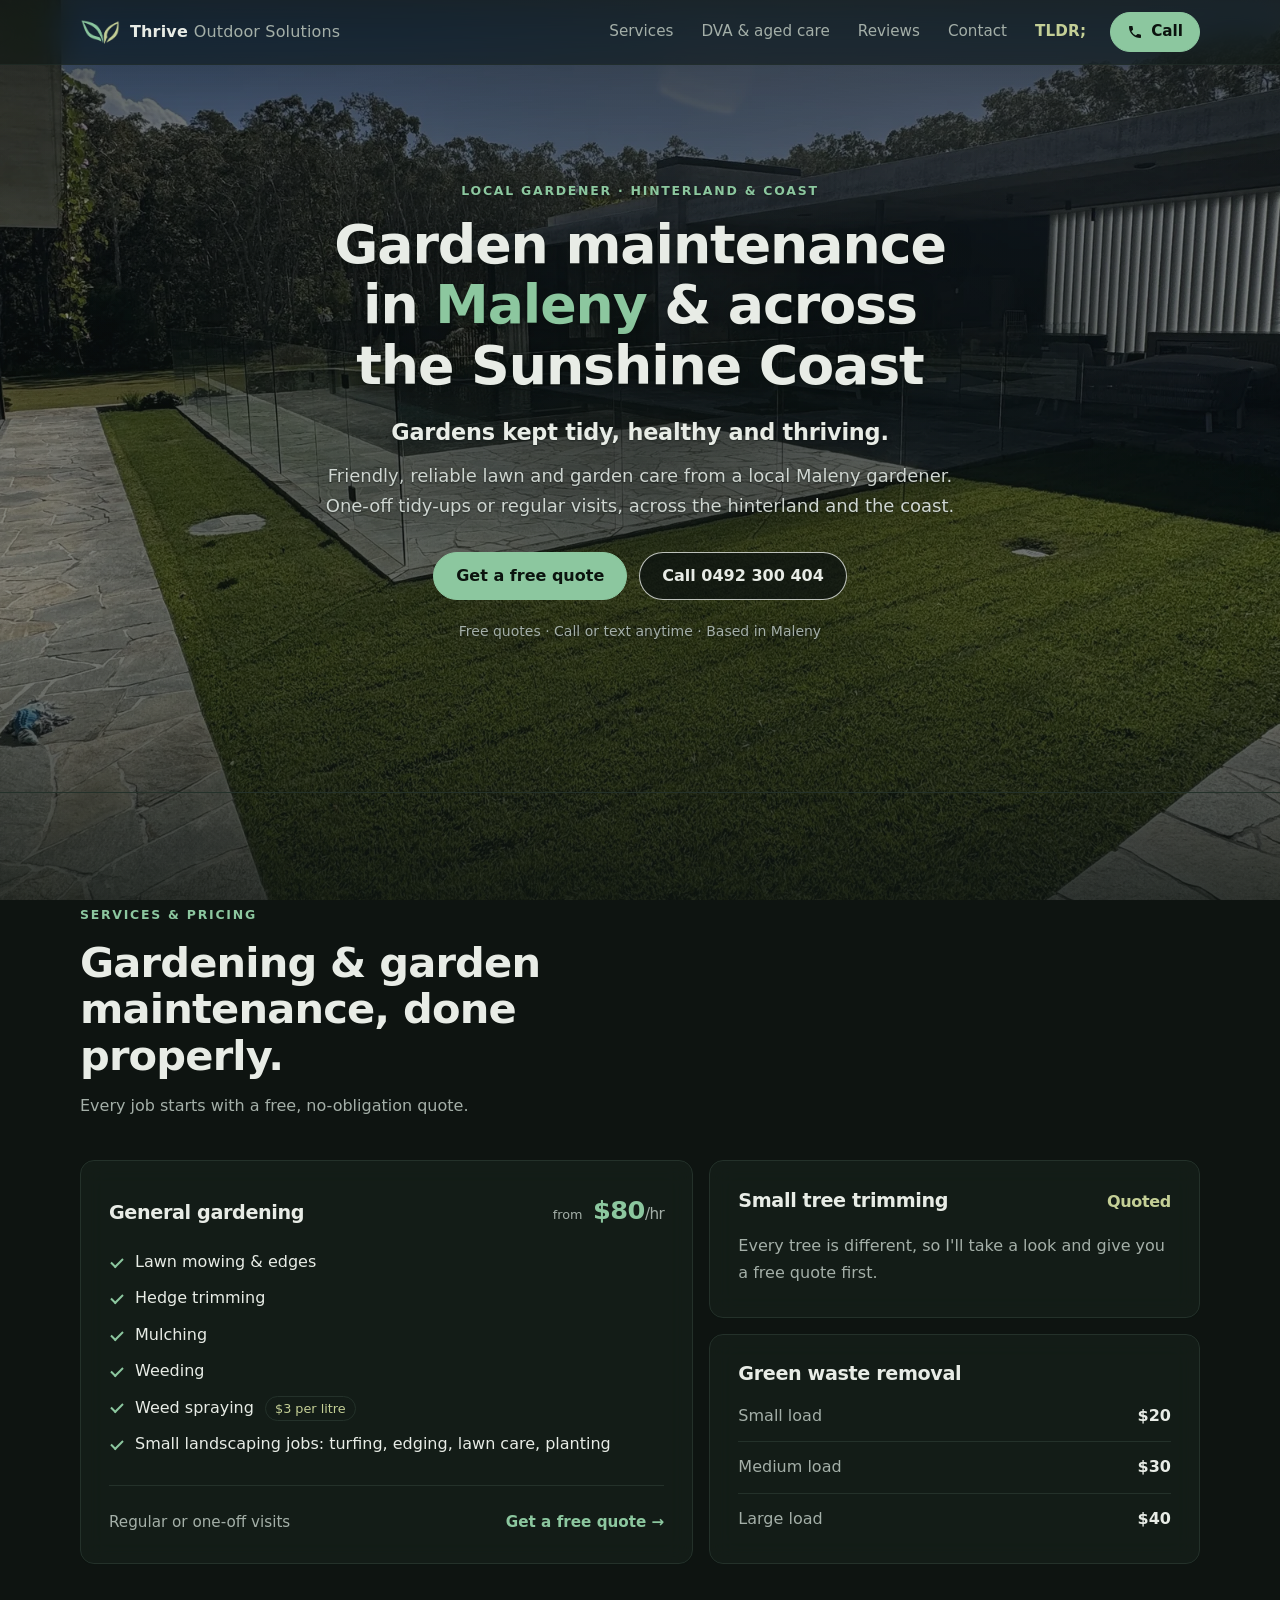
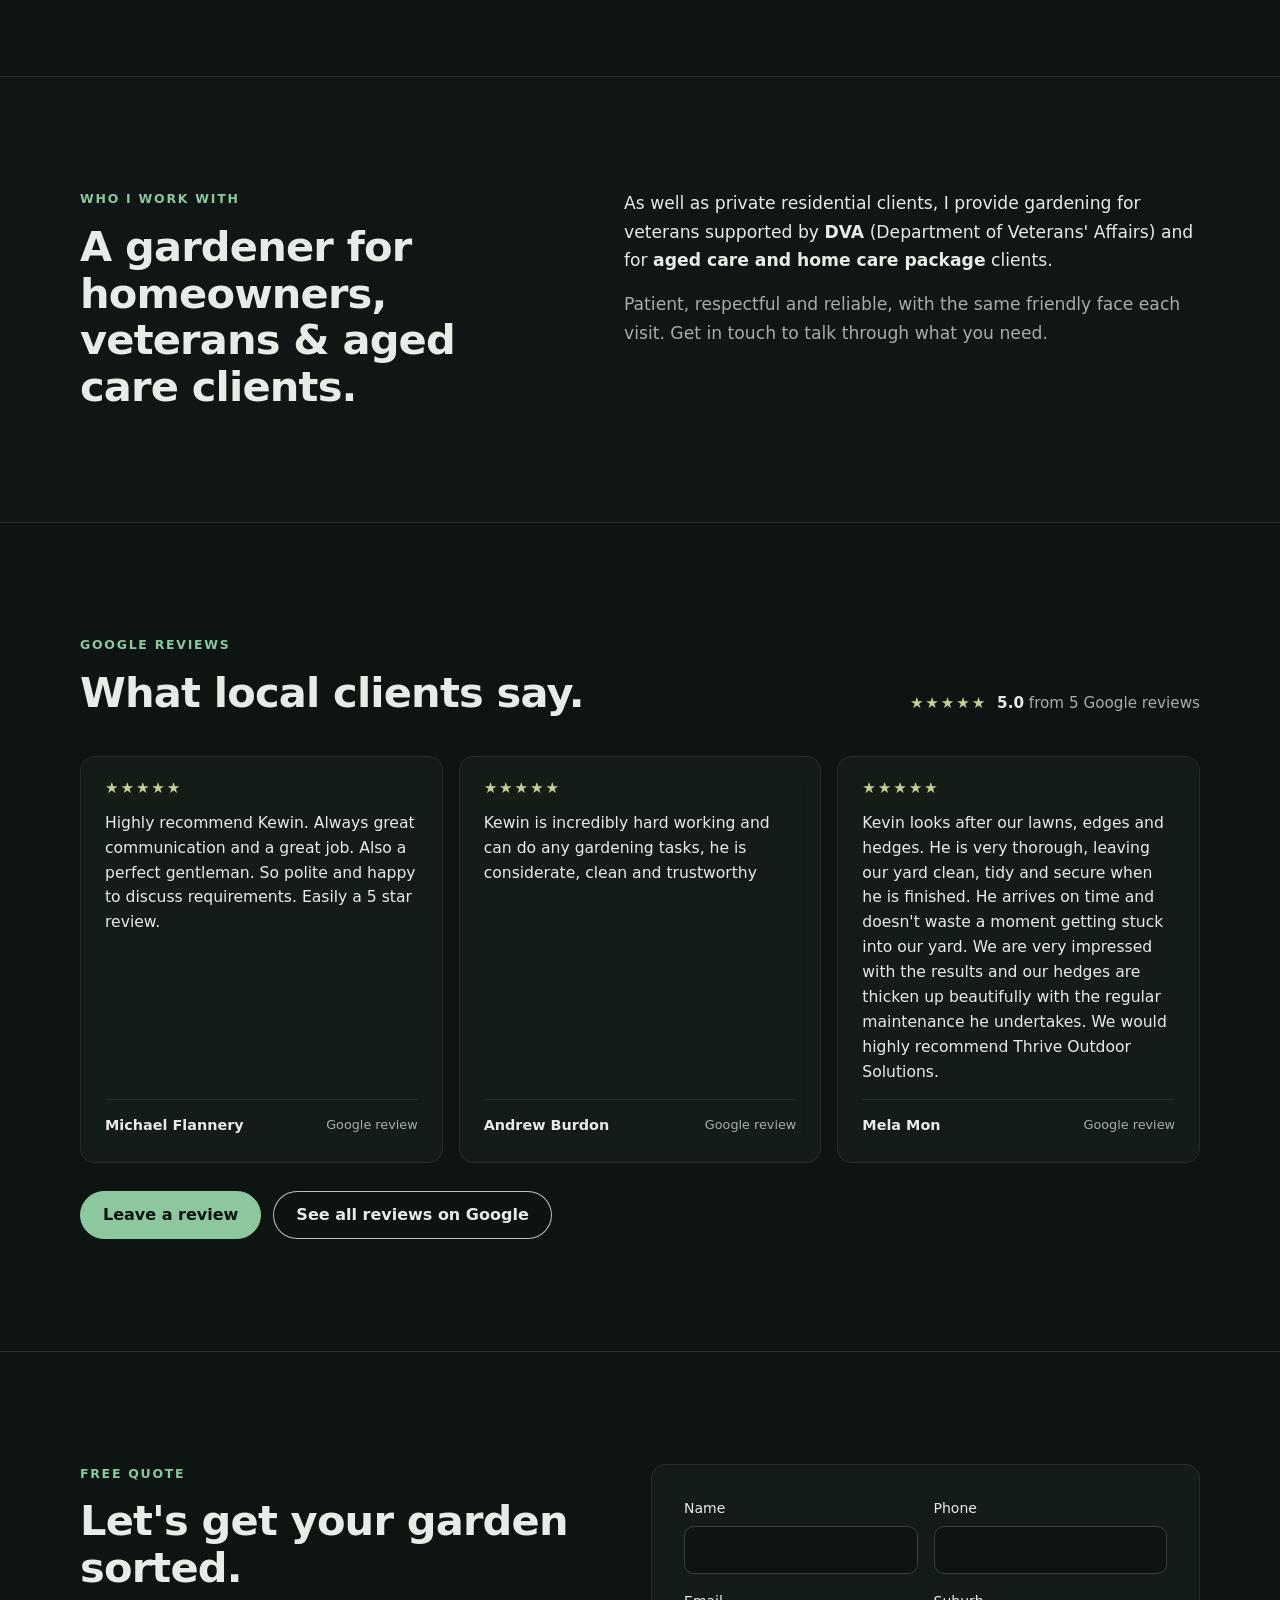
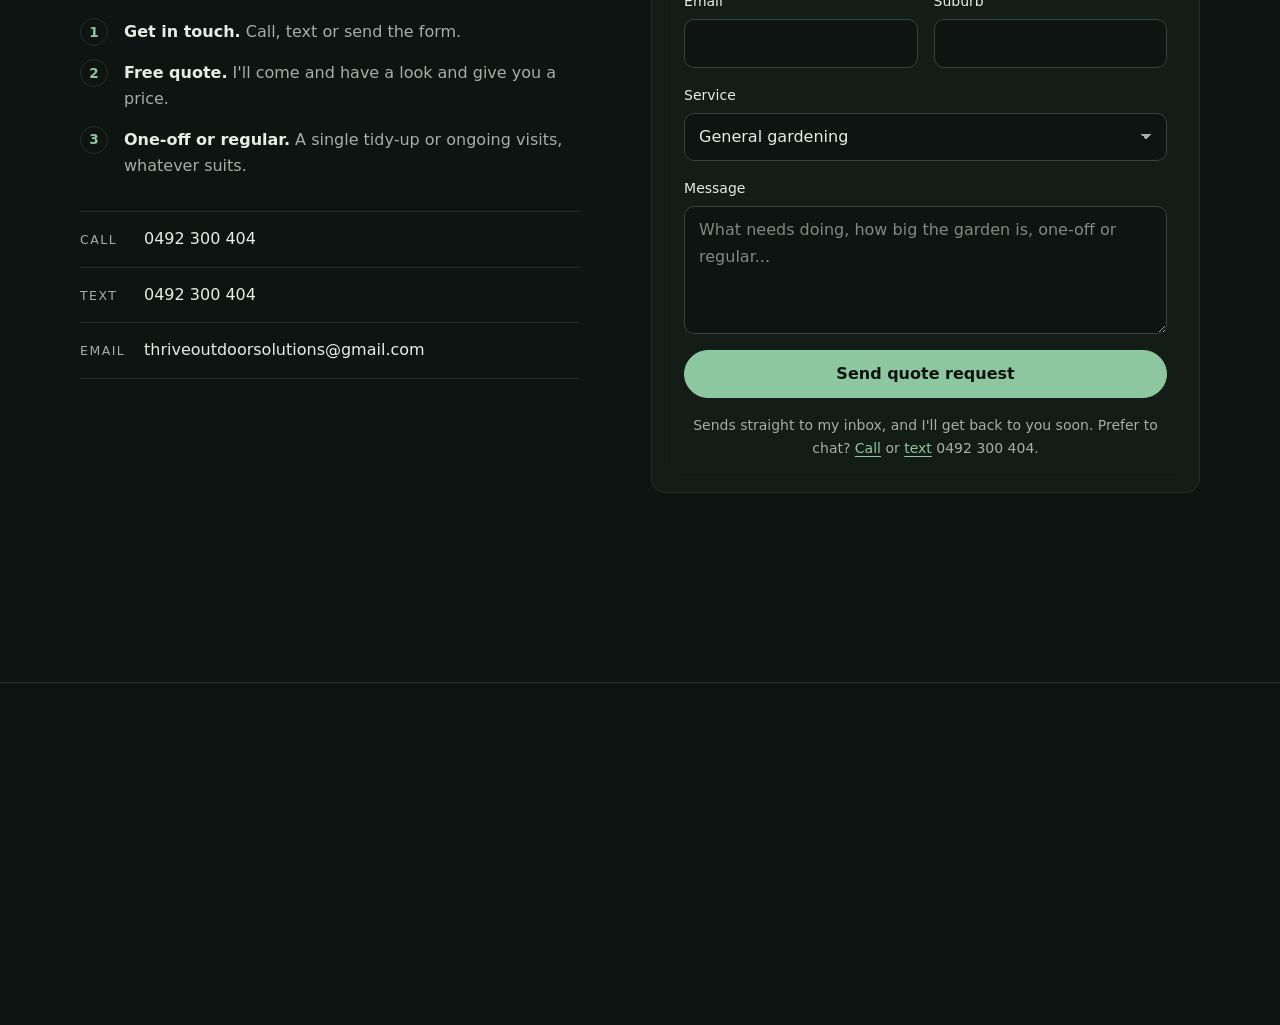
==== index.html @ 842247b9 "v15: TLDR; garden tech feed page Co-authored-by: Dante <realrealdante@users.noreply.github.com>" ====
<!doctype html>
<html lang="en-AU">
<head>
  <meta charset="utf-8">
  <meta name="viewport" content="width=device-width, initial-scale=1">
  <meta name="format-detection" content="telephone=no">
  <title>Gardener Maleny &amp; Sunshine Coast | Thrive Outdoor Solutions</title>
  <meta name="description" content="Local Maleny gardener: lawn mowing, hedging, weeding, mulching &amp; green waste across the Sunshine Coast. DVA &amp; aged care clients welcome. Call 0492 300 404.">
  <link rel="canonical" href="https://www.thriveoutdoorsolutions.com.au/">
  <meta name="theme-color" content="#0e1411">
  <link rel="icon" type="image/png" sizes="32x32" href="images/favicon-32.png">
  <link rel="apple-touch-icon" href="images/apple-touch-icon.png">

  <!-- Open Graph / social sharing -->
  <meta property="og:type" content="website">
  <meta property="og:locale" content="en_AU">
  <meta property="og:site_name" content="Thrive Outdoor Solutions">
  <meta property="og:url" content="https://www.thriveoutdoorsolutions.com.au/">
  <meta property="og:title" content="Gardener Maleny &amp; Sunshine Coast | Thrive Outdoor Solutions">
  <meta property="og:description" content="Local Maleny gardener: lawn mowing, hedging, weeding, mulching &amp; green waste across the Sunshine Coast. DVA &amp; aged care clients welcome. Call 0492 300 404.">
  <meta property="og:image" content="https://www.thriveoutdoorsolutions.com.au/images/og-image-v2.jpg">
  <meta property="og:image:width" content="1200">
  <meta property="og:image:height" content="630">
  <meta property="og:image:alt" content="Thrive Outdoor Solutions logo: two green leaves above the business name on a dark background">
  <meta name="twitter:card" content="summary_large_image">
  <meta name="twitter:image" content="https://www.thriveoutdoorsolutions.com.au/images/og-image-v2.jpg">

  <link rel="preload" as="image" type="image/webp" media="(max-aspect-ratio: 3/4)" href="images/show-pool-p800.webp?v=13" imagesrcset="images/show-pool-p800.webp?v=13 800w, images/show-pool-p1200.webp?v=13 1200w, images/show-pool-p1600.webp?v=13 1600w" imagesizes="(max-width: 480px) 80vw, 100vw" fetchpriority="high">
  <link rel="preload" as="image" type="image/webp" media="(min-aspect-ratio: 751/1000)" href="images/show-pool-1800.webp?v=13" imagesrcset="images/show-pool-1200.webp?v=13 1200w, images/show-pool-1800.webp?v=13 1800w, images/show-pool-2400.webp?v=13 2400w" imagesizes="(max-height: 500px) 60vw, 100vw" fetchpriority="high">
  <link rel="stylesheet" href="css/styles.css?v=15">
  <style>/* v13: tiny blurred placeholder of the first photo, shown until the real one has decoded */.hero-media .slides{background:#2c3a2e url([data-uri]) 50% 50%/cover no-repeat}@media (max-aspect-ratio: 3/4){.hero-media .slides{background-image:url([data-uri])}}@media (max-aspect-ratio: 3/5){.hero-media .slides{background-size:contain;background-color:#0e1411}}</style>
  <script>(function(d){d.classList.add('js');setTimeout(function(){d.classList.add('bg-in')},6000)})(document.documentElement) /* bg-in: fail-safe so the first photo can never stay hidden */</script>

  <script type="application/ld+json">
  {
    "@context": "https://schema.org",
    "@type": "LocalBusiness",
    "@id": "https://www.thriveoutdoorsolutions.com.au/#business",
    "name": "Thrive Outdoor Solutions",
    "description": "Gardening and garden maintenance on the Sunshine Coast, Queensland. Lawn mowing and edges, hedge trimming, mulching, weeding, weed spraying, small landscaping jobs, small tree trimming and green waste removal.",
    "url": "https://www.thriveoutdoorsolutions.com.au/",
    "telephone": "+61492300404",
    "email": "thriveoutdoorsolutions@gmail.com",
    "logo": "https://www.thriveoutdoorsolutions.com.au/images/icon-512.png",
    "image": "https://www.thriveoutdoorsolutions.com.au/images/og-image-v2.jpg",
    "priceRange": "From $80/hr",
    "taxID": "65723149578",
    "founder": { "@type": "Person", "name": "Kewin Adosson" },
    "address": {
      "@type": "PostalAddress",
      "addressLocality": "Maleny",
      "addressRegion": "QLD",
      "postalCode": "4552",
      "addressCountry": "AU"
    },
    "areaServed": [
      { "@type": "Place", "name": "Sunshine Coast, QLD" },
      { "@type": "Place", "name": "Sunshine Coast Hinterland, QLD" },
      { "@type": "Place", "name": "Maleny, QLD" }
    ],
    "hasMap": "https://www.google.com/maps?cid=14386175522178846884",
    "sameAs": [
      "https://www.google.com/maps?cid=14386175522178846884",
      "https://www.facebook.com/thriveoutdoorsolutions",
      "https://www.instagram.com/thriveoutdoorsolutions/"
    ]
  }
  </script>
</head>
<body>
  <a class="skip" href="#main">Skip to content</a>

  <header class="site-header">
    <div class="wrap header-inner">
      <a class="brand" href="#top" aria-label="Thrive Outdoor Solutions, back to top">
        <img src="images/logo-mark.png" width="48" height="32" alt="">
        <span>Thrive <em>Outdoor Solutions</em></span>
      </a>
      <nav class="nav" aria-label="Main">
        <a href="#services">Services</a>
        <a href="#care">DVA &amp; aged care</a>
        <a href="#reviews">Reviews</a>
        <a href="#quote">Contact</a>
        <a class="nav-tldr" href="tldr/">TLDR;</a>
      </nav>
      <a class="tldr-m" href="tldr/">TLDR;</a>
      <a class="btn btn-sm" href="tel:0492300404">
        <svg aria-hidden="true" viewBox="0 0 24 24" width="16" height="16"><path fill="currentColor" d="M6.6 10.8a15.5 15.5 0 0 0 6.6 6.6l2.2-2.2c.3-.3.7-.4 1-.2 1.1.4 2.3.6 3.6.6.6 0 1 .4 1 1V20c0 .6-.4 1-1 1A17 17 0 0 1 3 4c0-.6.4-1 1-1h3.5c.6 0 1 .4 1 1 0 1.3.2 2.5.6 3.6.1.3 0 .7-.2 1z"/></svg>
        Call
      </a>
    </div>
  </header>

  <main id="main">
    <!-- HERO -->
    <section class="hero" id="top">
      <div class="hero-grid">
        <div class="wrap hero-copy">
          <p class="eyebrow">Local gardener &middot; Hinterland &amp; coast</p>
          <h1>Garden maintenance in <span class="accent">Maleny</span> &amp; across the Sunshine Coast</h1>
          <p class="hero-sub">Gardens kept tidy, healthy and thriving.</p>
          <p class="lede">Friendly, reliable lawn and garden care from a local Maleny gardener. One-off tidy-ups or regular visits, across the hinterland and the coast.</p>
          <div class="actions">
            <a class="btn" href="#quote">Get a free quote</a>
            <a class="btn btn-ghost" href="tel:0492300404">Call 0492 300 404</a>
          </div>
          <p class="fine">Free quotes &middot; Call or text anytime &middot; Based in Maleny</p>
        </div>
        <figure class="hero-media slideshow bg-b" aria-label="Photos of recent lawn and garden work">
          <!-- v13 photo sizes: desktop 16:10 at 1200/1800/2400w; portrait 3:5 at 800/1200/1600w (phones capped near
               2-3x density via sizes; photos 2-6 capped at 1800w on retina desktops, since they sit under a darker scrim) -->
          <div class="slides">
            <picture class="slide">
              <source media="(max-aspect-ratio: 3/4)" type="image/webp" srcset="images/show-pool-p800.webp?v=13 800w, images/show-pool-p1200.webp?v=13 1200w, images/show-pool-p1600.webp?v=13 1600w" sizes="(max-width: 480px) 80vw, 100vw">
              <source media="(max-aspect-ratio: 3/4)" srcset="images/show-pool-p1200.jpg?v=13">
              <source type="image/webp" srcset="images/show-pool-1200.webp?v=13 1200w, images/show-pool-1800.webp?v=13 1800w, images/show-pool-2400.webp?v=13 2400w" sizes="(max-height: 500px) 60vw, 100vw">
              <img src="images/show-pool-1800.jpg?v=13"
                   width="1800" height="1125" fetchpriority="high" decoding="async"
                   alt="Freshly mown, striped green lawn framed by stone paving next to a glass-fenced pool">
            </picture>
            <!-- Extra photos: hidden until the first photo is showing and the page has loaded; main.js then un-hides each one shortly before scroll reaches it (lazy-loaded). Scroll position picks the photo. -->
            <picture class="slide" hidden>
              <source media="(max-aspect-ratio: 3/4)" type="image/webp" srcset="images/show-house-p800.webp?v=13 800w, images/show-house-p1200.webp?v=13 1200w, images/show-house-p1600.webp?v=13 1600w" sizes="(max-width: 480px) 80vw, 100vw">
              <source media="(max-aspect-ratio: 3/4)" srcset="images/show-house-p1200.jpg?v=13">
              <source type="image/webp" srcset="images/show-house-1200.webp?v=13 1200w, images/show-house-1800.webp?v=13 1800w, images/show-house-2400.webp?v=13 2400w" sizes="(min-resolution: 1.5dppx) 62vw, 100vw">
              <img src="images/show-house-1800.jpg?v=13"
                   width="1800" height="1125" loading="lazy" decoding="async"
                   alt="Neat green lawn with round stepping stones and a large boulder in the courtyard of a modern house">
            </picture>
            <picture class="slide" hidden>
              <source media="(max-aspect-ratio: 3/4)" type="image/webp" srcset="images/show-path-p800.webp?v=13 800w, images/show-path-p1200.webp?v=13 1200w, images/show-path-p1600.webp?v=13 1600w" sizes="(max-width: 480px) 80vw, 100vw">
              <source media="(max-aspect-ratio: 3/4)" srcset="images/show-path-p1200.jpg?v=13">
              <source type="image/webp" srcset="images/show-path-1200.webp?v=13 1200w, images/show-path-1800.webp?v=13 1800w, images/show-path-2400.webp?v=13 2400w" sizes="(min-resolution: 1.5dppx) 62vw, 100vw">
              <img src="images/show-path-1800.jpg?v=13"
                   width="1800" height="1125" loading="lazy" decoding="async"
                   alt="Concrete path curving past a native garden bed with sandstone boulders and tufted grasses">
            </picture>
            <picture class="slide" hidden>
              <source media="(max-aspect-ratio: 3/4)" type="image/webp" srcset="images/show-paving-p800.webp?v=13 800w, images/show-paving-p1200.webp?v=13 1200w, images/show-paving-p1600.webp?v=13 1600w" sizes="(max-width: 480px) 80vw, 100vw">
              <source media="(max-aspect-ratio: 3/4)" srcset="images/show-paving-p1200.jpg?v=13">
              <source type="image/webp" srcset="images/show-paving-1200.webp?v=13 1200w, images/show-paving-1800.webp?v=13 1800w, images/show-paving-2400.webp?v=13 2400w" sizes="(min-resolution: 1.5dppx) 62vw, 100vw">
              <img src="images/show-paving-1800.jpg?v=13"
                   width="1800" height="1125" loading="lazy" decoding="async"
                   alt="Stepping-stone pavers set into a fresh green lawn in a tropical garden with palms and a timber bench">
            </picture>
            <picture class="slide" hidden>
              <source media="(max-aspect-ratio: 3/4)" type="image/webp" srcset="images/show-hedges-p800.webp?v=13 800w, images/show-hedges-p1200.webp?v=13 1200w, images/show-hedges-p1600.webp?v=13 1600w" sizes="(max-width: 480px) 80vw, 100vw">
              <source media="(max-aspect-ratio: 3/4)" srcset="images/show-hedges-p1200.jpg?v=13">
              <source type="image/webp" srcset="images/show-hedges-1200.webp?v=13 1200w, images/show-hedges-1800.webp?v=13 1800w, images/show-hedges-2400.webp?v=13 2400w" sizes="(min-resolution: 1.5dppx) 62vw, 100vw">
              <img src="images/show-hedges-1800.jpg?v=13"
                   width="1800" height="1125" loading="lazy" decoding="async"
                   alt="Large mown lawn following a curving line of clipped hedges, with palms and trees behind">
            </picture>
            <picture class="slide" hidden>
              <source media="(max-aspect-ratio: 3/4)" type="image/webp" srcset="images/show-street-p800.webp?v=13 800w, images/show-street-p1200.webp?v=13 1200w, images/show-street-p1600.webp?v=13 1600w" sizes="(max-width: 480px) 80vw, 100vw">
              <source media="(max-aspect-ratio: 3/4)" srcset="images/show-street-p1200.jpg?v=13">
              <source type="image/webp" srcset="images/show-street-1200.webp?v=13 1200w, images/show-street-1800.webp?v=13 1800w, images/show-street-2400.webp?v=13 2400w" sizes="(min-resolution: 1.5dppx) 62vw, 100vw">
              <img src="images/show-street-1800.jpg?v=13"
                   width="1800" height="1125" loading="lazy" decoding="async"
                   alt="Freshly laid turf across two front lawns beside a footpath on a suburban street">
            </picture>
          </div>
        </figure>
      </div>
    </section>

    <!-- SERVICES + PRICING -->
    <section class="section" id="services" aria-labelledby="services-title">
      <div class="wrap">
        <div class="section-head">
          <p class="eyebrow">Services &amp; pricing</p>
          <h2 id="services-title">Gardening &amp; garden maintenance, done properly.</h2>
          <p class="muted">Every job starts with a free, no-obligation quote.</p>
        </div>

        <!-- =====================================================================
             PRICING: all prices on the site live in this block. Edit them here.
             ===================================================================== -->
        <div class="services">
          <article class="service service-main">
            <div class="service-top">
              <h3>General gardening</h3>
              <p class="price"><span class="from">from</span> $80<span class="unit">/hr</span></p>
            </div>
            <ul class="ticks">
              <li>Lawn mowing &amp; edges</li>
              <li>Hedge trimming</li>
              <li>Mulching</li>
              <li>Weeding</li>
              <li>Weed spraying <span class="tag">$3 per litre</span></li>
              <li>Small landscaping jobs: turfing, edging, lawn care, planting</li>
            </ul>
            <p class="service-foot"><span class="muted">Regular or one-off visits</span><a href="#quote">Get a free quote &rarr;</a></p>
          </article>

          <article class="service">
            <div class="service-top">
              <h3>Small tree trimming</h3>
              <p class="price price-text">Quoted</p>
            </div>
            <p class="muted">Every tree is different, so I'll take a look and give you a free quote first.</p>
          </article>

          <article class="service">
            <div class="service-top">
              <h3>Green waste removal</h3>
            </div>
            <dl class="rates">
              <div><dt>Small load</dt><dd>$20</dd></div>
              <div><dt>Medium load</dt><dd>$30</dd></div>
              <div><dt>Large load</dt><dd>$40</dd></div>
            </dl>
          </article>
        </div>
        <!-- ======================= END PRICING ======================= -->
      </div>
    </section>

    <!-- DVA & AGED CARE -->
    <section class="section section-alt" id="care" aria-labelledby="care-title">
      <div class="wrap care">
        <div>
          <p class="eyebrow">Who I work with</p>
          <h2 id="care-title">A gardener for homeowners, veterans &amp; aged care clients.</h2>
        </div>
        <div class="care-copy">
          <p>As well as private residential clients, I provide gardening for veterans supported by <strong>DVA</strong> (Department of Veterans' Affairs) and for <strong>aged care and home care package</strong> clients.</p>
          <p class="muted">Patient, respectful and reliable, with the same friendly face each visit. Get in touch to talk through what you need.</p>
        </div>
      </div>
    </section>

    <!--
      GALLERY (hidden until more photos are available).
      To enable: add photos to /images (approx. 1200px wide, compressed JPG/WebP),
      then uncomment this block and update the src/alt text.

    <section class="section" id="work" aria-labelledby="work-title">
      <div class="wrap">
        <div class="section-head">
          <p class="eyebrow">Recent work</p>
          <h2 id="work-title">A few recent jobs.</h2>
        </div>
        <div class="gallery">
          <img src="images/[ADD PHOTO 1].jpg" alt="[DESCRIBE PHOTO 1]" loading="lazy" width="1200" height="900">
          <img src="images/[ADD PHOTO 2].jpg" alt="[DESCRIBE PHOTO 2]" loading="lazy" width="1200" height="900">
          <img src="images/[ADD PHOTO 3].jpg" alt="[DESCRIBE PHOTO 3]" loading="lazy" width="1200" height="900">
        </div>
      </div>
    </section>
    -->

    <!-- REVIEWS -->
    <section class="section" id="reviews" aria-labelledby="reviews-title">
      <div class="wrap">
        <div class="section-head reviews-head">
          <div>
            <p class="eyebrow">Google reviews</p>
            <h2 id="reviews-title">What local clients say.</h2>
          </div>
          <p class="rating"><span class="stars" aria-hidden="true">&#9733;&#9733;&#9733;&#9733;&#9733;</span> <span><strong>5.0</strong> <span class="muted">from 5 Google reviews</span></span></p>
        </div>

        <div class="reviews">
          <figure class="review">
            <p class="stars" role="img" aria-label="5 out of 5 stars">&#9733;&#9733;&#9733;&#9733;&#9733;</p>
            <blockquote><p>Highly recommend Kewin. Always great communication and a great job. Also a perfect gentleman. So polite and happy to discuss requirements. Easily a 5 star review.</p></blockquote>
            <figcaption><strong>Michael Flannery</strong><span>Google review</span></figcaption>
          </figure>
          <figure class="review">
            <p class="stars" role="img" aria-label="5 out of 5 stars">&#9733;&#9733;&#9733;&#9733;&#9733;</p>
            <blockquote><p>Kewin is incredibly hard working and can do any gardening tasks, he is considerate, clean and trustworthy</p></blockquote>
            <figcaption><strong>Andrew Burdon</strong><span>Google review</span></figcaption>
          </figure>
          <figure class="review">
            <p class="stars" role="img" aria-label="5 out of 5 stars">&#9733;&#9733;&#9733;&#9733;&#9733;</p>
            <blockquote><p>Kevin looks after our lawns, edges and hedges. He is very thorough, leaving our yard clean, tidy and secure when he is finished. He arrives on time and doesn't waste a moment getting stuck into our yard. We are very impressed with the results and our hedges are thicken up beautifully with the regular maintenance he undertakes. We would highly recommend Thrive Outdoor Solutions.</p></blockquote>
            <figcaption><strong>Mela Mon</strong><span>Google review</span></figcaption>
          </figure>
        </div>

        <div class="actions reviews-actions">
          <a class="btn" href="https://search.google.com/local/writereview?placeid=ChIJf7LH64CoMmkRpNDji2r2pcc" target="_blank" rel="noopener">Leave a review</a>
          <a class="btn btn-ghost" href="https://www.google.com/maps?cid=14386175522178846884" target="_blank" rel="noopener">See all reviews on Google</a>
        </div>
      </div>
    </section>

    <!-- QUOTE / CONTACT -->
    <section class="section" id="quote" aria-labelledby="quote-title">
      <div class="wrap contact">
        <div class="contact-info">
          <p class="eyebrow">Free quote</p>
          <h2 id="quote-title">Let's get your garden sorted.</h2>
          <ol class="steps">
            <li><strong>Get in touch.</strong> Call, text or send the form.</li>
            <li><strong>Free quote.</strong> I'll come and have a look and give you a price.</li>
            <li><strong>One-off or regular.</strong> A single tidy-up or ongoing visits, whatever suits.</li>
          </ol>
          <ul class="direct">
            <li><a href="tel:0492300404"><span>Call</span>0492 300 404</a></li>
            <li><a href="sms:0492300404" id="sms-link"><span>Text</span>0492 300 404</a></li>
            <li><a href="mailto:thriveoutdoorsolutions@gmail.com"><span>Email</span>thriveoutdoorsolutions@gmail.com</a></li>
          </ul>
          <div class="area">
            <h3 class="eyebrow">Where I work</h3>
            <p class="area-line">All of the Sunshine Coast and the hinterland.</p>
            <p class="fine">Based in Maleny. Not sure if I cover you? Just ask.</p>
          </div>
          <div class="follow">
            <p class="follow-label">Follow along <span class="muted">for recent jobs</span></p>
            <div class="social">
              <a href="https://www.instagram.com/thriveoutdoorsolutions/" target="_blank" rel="noopener noreferrer" aria-label="Thrive Outdoor Solutions on Instagram">
                <svg aria-hidden="true" viewBox="0 0 24 24" width="20" height="20"><path fill="currentColor" d="M12 7.3a4.7 4.7 0 1 0 0 9.4 4.7 4.7 0 0 0 0-9.4zm0 7.7a3 3 0 1 1 0-6 3 3 0 0 1 0 6zm6-7.9a1.1 1.1 0 1 1-2.2 0 1.1 1.1 0 0 1 2.2 0zM21 8.3c0-1.7-.5-3.2-1.7-4.4C18.1 2.7 16.6 2.3 15 2.2c-1.7-.1-4.3-.1-6 0-1.6.1-3.1.5-4.3 1.7S3.1 6.6 3 8.3c-.1 1.7-.1 6.8 0 8.4.1 1.6.5 3.1 1.7 4.3 1.2 1.2 2.7 1.6 4.3 1.7 1.7.1 4.3.1 6 0 1.6-.1 3.1-.5 4.3-1.7 1.2-1.2 1.6-2.7 1.7-4.3.1-1.7.1-6.7 0-8.4zm-2.2 10.2a3.4 3.4 0 0 1-1.9 1.9c-1.3.5-4.4.4-4.9.4s-3.6.1-4.9-.4a3.4 3.4 0 0 1-1.9-1.9c-.5-1.3-.4-4.4-.4-4.9s-.1-3.6.4-4.9a3.4 3.4 0 0 1 1.9-1.9c1.3-.5 4.4-.4 4.9-.4s3.6-.1 4.9.4a3.4 3.4 0 0 1 1.9 1.9c.5 1.3.4 4.4.4 4.9s.1 3.6-.4 4.9z"/></svg>
              </a>
              <a href="https://www.facebook.com/thriveoutdoorsolutions" target="_blank" rel="noopener noreferrer" aria-label="Thrive Outdoor Solutions on Facebook">
                <svg aria-hidden="true" viewBox="0 0 24 24" width="20" height="20"><path fill="currentColor" d="M13.5 21v-7.5H16l.4-3h-2.9V8.6c0-.9.3-1.5 1.5-1.5h1.6V4.4c-.3 0-1.2-.1-2.3-.1-2.3 0-3.8 1.4-3.8 3.9v2.3H8v3h2.5V21z"/></svg>
              </a>
            </div>
          </div>
        </div>

        <form class="form" id="quote-form" action="https://formsubmit.co/thriveoutdoorsolutions@gmail.com" method="post">
          <input type="text" name="_honey" tabindex="-1" autocomplete="off" aria-hidden="true" style="position:absolute;left:-9999px;width:1px;height:1px;opacity:0">
          <div class="field-row">
            <div class="field">
              <label for="f-name">Name</label>
              <input id="f-name" name="name" type="text" autocomplete="name" required>
            </div>
            <div class="field">
              <label for="f-phone">Phone</label>
              <input id="f-phone" name="phone" type="tel" autocomplete="tel" inputmode="tel">
            </div>
          </div>
          <div class="field-row">
            <div class="field">
              <label for="f-email">Email</label>
              <input id="f-email" name="email" type="email" autocomplete="email">
            </div>
            <div class="field">
              <label for="f-suburb">Suburb</label>
              <input id="f-suburb" name="suburb" type="text" autocomplete="address-level2" required>
            </div>
          </div>
          <div class="field">
            <label for="f-service">Service</label>
            <select id="f-service" name="service">
              <option>General gardening</option>
              <option>Lawn mowing &amp; edges</option>
              <option>Hedge trimming</option>
              <option>Weeding / weed spraying</option>
              <option>Mulching</option>
              <option>Small landscaping job</option>
              <option>Small tree trimming</option>
              <option>Green waste removal</option>
              <option>DVA / aged care / home care gardening</option>
              <option>Something else</option>
            </select>
          </div>
          <div class="field">
            <label for="f-message">Message</label>
            <textarea id="f-message" name="message" rows="4" placeholder="What needs doing, how big the garden is, one-off or regular..."></textarea>
          </div>
          <button class="btn btn-block" type="submit">Send quote request</button>
          <p class="fine form-note" id="form-note">Sends straight to my inbox, and I'll get back to you soon. Prefer to chat? <a href="tel:0492300404">Call</a> or <a href="sms:0492300404">text</a> 0492 300 404.</p>
        </form>
      </div>
    </section>
  </main>

  <footer class="site-footer">
    <div class="wrap footer-inner">
      <img class="footer-logo" src="images/logo-full-dark.png" width="140" height="104" alt="Thrive Outdoor Solutions">
      <div class="footer-links">
        <a href="https://www.facebook.com/thriveoutdoorsolutions" target="_blank" rel="noopener noreferrer" aria-label="Thrive Outdoor Solutions on Facebook">
          <svg aria-hidden="true" viewBox="0 0 24 24" width="20" height="20"><path fill="currentColor" d="M13.5 21v-7.5H16l.4-3h-2.9V8.6c0-.9.3-1.5 1.5-1.5h1.6V4.4c-.3 0-1.2-.1-2.3-.1-2.3 0-3.8 1.4-3.8 3.9v2.3H8v3h2.5V21z"/></svg>
        </a>
        <a href="https://www.instagram.com/thriveoutdoorsolutions/" target="_blank" rel="noopener noreferrer" aria-label="Thrive Outdoor Solutions on Instagram">
          <svg aria-hidden="true" viewBox="0 0 24 24" width="20" height="20"><path fill="currentColor" d="M12 7.3a4.7 4.7 0 1 0 0 9.4 4.7 4.7 0 0 0 0-9.4zm0 7.7a3 3 0 1 1 0-6 3 3 0 0 1 0 6zm6-7.9a1.1 1.1 0 1 1-2.2 0 1.1 1.1 0 0 1 2.2 0zM21 8.3c0-1.7-.5-3.2-1.7-4.4C18.1 2.7 16.6 2.3 15 2.2c-1.7-.1-4.3-.1-6 0-1.6.1-3.1.5-4.3 1.7S3.1 6.6 3 8.3c-.1 1.7-.1 6.8 0 8.4.1 1.6.5 3.1 1.7 4.3 1.2 1.2 2.7 1.6 4.3 1.7 1.7.1 4.3.1 6 0 1.6-.1 3.1-.5 4.3-1.7 1.2-1.2 1.6-2.7 1.7-4.3.1-1.7.1-6.7 0-8.4zm-2.2 10.2a3.4 3.4 0 0 1-1.9 1.9c-1.3.5-4.4.4-4.9.4s-3.6.1-4.9-.4a3.4 3.4 0 0 1-1.9-1.9c-.5-1.3-.4-4.4-.4-4.9s-.1-3.6.4-4.9a3.4 3.4 0 0 1 1.9-1.9c1.3-.5 4.4-.4 4.9-.4s3.6-.1 4.9.4a3.4 3.4 0 0 1 1.9 1.9c.5 1.3.4 4.4.4 4.9s.1 3.6-.4 4.9z"/></svg>
        </a>
        <a href="https://www.google.com/maps?cid=14386175522178846884" rel="noopener" target="_blank" aria-label="Find Thrive Outdoor Solutions on Google">
          <svg aria-hidden="true" viewBox="0 0 24 24" width="18" height="18"><path fill="currentColor" d="M12.48 10.92v3.28h7.84c-.24 1.84-.85 3.19-1.79 4.13-1.15 1.15-2.93 2.4-6.05 2.4-4.83 0-8.6-3.89-8.6-8.72s3.77-8.72 8.6-8.72c2.6 0 4.51 1.03 5.91 2.35l2.31-2.31C18.75 1.44 16.13 0 12.48 0 5.87 0 .31 5.39.31 12s5.56 12 12.17 12c3.57 0 6.27-1.17 8.37-3.36 2.16-2.16 2.84-5.21 2.84-7.67 0-.76-.05-1.47-.17-2.05H12.48z"/></svg>
        </a>
        <a href="mailto:thriveoutdoorsolutions@gmail.com" aria-label="Email Thrive Outdoor Solutions">
          <svg aria-hidden="true" viewBox="0 0 24 24" width="20" height="20"><path fill="currentColor" d="M20 4H4a2 2 0 0 0-2 2v12a2 2 0 0 0 2 2h16a2 2 0 0 0 2-2V6a2 2 0 0 0-2-2zm0 4.2-8 5-8-5V6l8 5 8-5z"/></svg>
        </a>
      </div>
      <p class="footer-trust">
        <span><svg aria-hidden="true" viewBox="0 0 24 24" width="14" height="14"><path fill="currentColor" d="M12 2 4 5v6c0 5 3.4 9.6 8 11 4.6-1.4 8-6 8-11V5l-8-3zm-1.2 14.2-3.5-3.5 1.4-1.4 2.1 2.1 4.6-4.6 1.4 1.4-6 6z"/></svg>Fully insured &middot; $20M public liability</span>
        <span>ABN<span translate="no" x-apple-data-detectors="false">65&#8203; 723&#8203; 149&#8203; 578</span></span>
      </p>
      <p class="fine">&copy; <span id="year">2026</span> Thrive Outdoor Solutions &middot; Maleny QLD &middot; <a href="tel:0492300404">0492 300 404</a></p>
    </div>
  </footer>

  <script src="js/main.js?v=15" defer></script>
</body>
</html>
---- css/styles.css ----
/* Thrive Outdoor Solutions — minimal dark theme */
:root {
  --bg: #0e1411;
  --bg-alt: #121a16;
  --surface: #161f1a;
  --line: #24312a;
  --text: #e8ece6;
  --muted: #a4afa8;
  --accent: #8cc79f;
  --accent-2: #c4cf96;
  --accent-ink: #0b130e;
  --radius: 14px;
  --wrap: 1120px;
  --font: ui-sans-serif, system-ui, -apple-system, "Segoe UI", Roboto, "Helvetica Neue", Arial, sans-serif;
}

*, *::before, *::after { box-sizing: border-box; }
html { scroll-behavior: smooth; scroll-padding-top: 76px; -webkit-text-size-adjust: 100%; }
body {
  margin: 0;
  background: var(--bg);
  color: var(--text);
  font: 400 1rem/1.65 var(--font);
  -webkit-font-smoothing: antialiased;
}
img { display: block; max-width: 100%; height: auto; }
a { color: var(--accent); text-underline-offset: 3px; }
a:hover { color: var(--text); }
:focus-visible { outline: 2px solid var(--accent); outline-offset: 3px; border-radius: 4px; }
h1, h2, h3 { margin: 0; line-height: 1.12; letter-spacing: -0.02em; font-weight: 650; }
p { margin: 0; }

.wrap { width: min(100% - 40px, var(--wrap)); margin-inline: auto; }
.skip { position: absolute; left: -999px; top: 8px; background: var(--accent); color: var(--accent-ink); padding: 8px 14px; border-radius: 8px; z-index: 100; }
.skip:focus { left: 12px; }

.eyebrow {
  display: block;
  font-size: .78rem;
  font-weight: 600;
  letter-spacing: .14em;
  text-transform: uppercase;
  color: var(--accent);
  margin-bottom: 14px;
}
.muted { color: var(--muted); }
.fine { font-size: .875rem; color: var(--muted); }
.accent { color: var(--accent); }

/* Buttons */
.btn {
  display: inline-flex; align-items: center; justify-content: center; gap: 8px;
  min-height: 48px; padding: 0 22px;
  border: 1px solid var(--accent); border-radius: 999px;
  background: var(--accent); color: var(--accent-ink);
  font: 600 1rem/1 var(--font); text-decoration: none; cursor: pointer;
  transition: background-color .15s, color .15s, border-color .15s;
}
.btn:hover { background: #a6d6b5; border-color: #a6d6b5; color: var(--accent-ink); }
.btn-ghost { background: rgba(14, 20, 17, .78); color: var(--text); border-color: rgba(232, 236, 230, .8); }
.btn-ghost:hover { background: rgba(14, 20, 17, .88); border-color: var(--accent); color: var(--accent); }
.btn-sm { min-height: 40px; padding: 0 16px; font-size: .95rem; }
.btn-block { width: 100%; }

/* Header */
.site-header {
  position: sticky; top: 0; z-index: 50;
  background: rgba(14, 20, 17, .92);
  border-bottom: 1px solid var(--line);
}
@supports (backdrop-filter: blur(8px)) {
  .site-header { background: rgba(14, 20, 17, .8); backdrop-filter: blur(8px); }
}
.header-inner { display: flex; align-items: center; gap: 24px; height: 64px; }
.brand { display: flex; align-items: center; gap: 10px; color: var(--text); text-decoration: none; font-weight: 700; letter-spacing: .01em; margin-right: auto; }
.brand img { width: 40px; height: auto; }
.brand em { font-style: normal; font-weight: 400; color: var(--muted); }
.nav { display: none; gap: 28px; }
.nav a { color: var(--muted); text-decoration: none; font-size: .95rem; }
.nav a:hover { color: var(--text); }

/* Hero */
.hero { padding: 48px 0 72px; }
.hero-grid { display: grid; gap: 40px; }
.hero h1 { font-size: clamp(1.9rem, 7.8vw, 4rem); max-width: 20ch; text-wrap: balance; }
.lede { margin-top: 20px; font-size: 1.125rem; color: var(--muted); max-width: 46ch; }
.actions { display: flex; flex-wrap: wrap; gap: 12px; margin-top: 32px; }
.hero .fine { margin-top: 20px; }
.hero-media { margin: 0; position: relative; }

/* Sections */
.section { padding: 80px 0; border-top: 1px solid var(--line); }
.section-alt { background: var(--bg-alt); }
.section h2 { font-size: clamp(1.75rem, 4.4vw, 2.6rem); max-width: 22ch; }
.section-head { margin-bottom: 40px; }
.section-head .muted { margin-top: 14px; }

/* Services */
.services { display: grid; gap: 16px; }
.service {
  background: var(--surface);
  border: 1px solid var(--line);
  border-radius: var(--radius);
  padding: 28px;
}
.service-top { display: flex; justify-content: space-between; align-items: baseline; gap: 16px; margin-bottom: 18px; }
.service h3 { font-size: 1.2rem; }
.price { font-size: 1.6rem; font-weight: 700; color: var(--accent); white-space: nowrap; letter-spacing: -0.02em; }
.price .from { font-size: .8rem; font-weight: 500; color: var(--muted); letter-spacing: 0; margin-right: 2px; }
.price .unit { font-size: .95rem; font-weight: 500; color: var(--muted); }
.price-text { font-size: 1rem; font-weight: 600; color: var(--accent-2); }
.ticks { list-style: none; margin: 0; padding: 0; display: grid; gap: 10px; }
.ticks li { position: relative; padding-left: 26px; }
.ticks li::before {
  content: ""; position: absolute; left: 2px; top: .55em;
  width: 12px; height: 7px;
  border-left: 2px solid var(--accent); border-bottom: 2px solid var(--accent);
  transform: rotate(-45deg);
}
.tag { display: inline-block; margin-left: 6px; font-size: .8rem; color: var(--accent-2); border: 1px solid var(--line); border-radius: 999px; padding: 1px 9px; white-space: nowrap; }
.service-main { display: flex; flex-direction: column; }
.service-foot {
  margin-top: auto; padding-top: 24px; border-top: 1px solid var(--line);
  display: flex; flex-wrap: wrap; justify-content: space-between; gap: 8px 16px; font-size: .95rem;
}
.service-main .ticks { margin-bottom: 28px; }
.service-foot a { font-weight: 600; text-decoration: none; }
.rates { margin: 0; display: grid; }
.rates div { display: flex; justify-content: space-between; padding: 12px 0; border-bottom: 1px solid var(--line); }
.rates div:first-child { padding-top: 0; }
.rates div:last-child { border-bottom: 0; padding-bottom: 0; }
.rates dt { color: var(--muted); }
.rates dd { margin: 0; font-weight: 700; color: var(--text); }

/* Care */
.care { display: grid; gap: 24px; }
.care-copy { display: grid; gap: 16px; font-size: 1.075rem; max-width: 60ch; }
.care-copy strong { color: var(--text); font-weight: 600; }

/* Contact */
.contact { display: grid; gap: 48px; }
.steps { list-style: none; counter-reset: s; margin: 28px 0 0; padding: 0; display: grid; gap: 14px; }
.steps li { counter-increment: s; position: relative; padding-left: 44px; color: var(--muted); }
.steps li strong { color: var(--text); font-weight: 600; }
.steps li::before {
  content: counter(s); position: absolute; left: 0; top: -1px;
  width: 28px; height: 28px; border-radius: 50%;
  display: grid; place-items: center;
  border: 1px solid var(--line); color: var(--accent); font-size: .85rem; font-weight: 700;
}
.direct { list-style: none; margin: 32px 0 0; padding: 0; border-top: 1px solid var(--line); }
.direct a {
  display: flex; gap: 16px; align-items: baseline; padding: 14px 0;
  border-bottom: 1px solid var(--line);
  color: var(--text); text-decoration: none; word-break: break-word;
}
.direct a:hover { color: var(--accent); }
.direct span { width: 48px; flex: none; font-size: .78rem; text-transform: uppercase; letter-spacing: .12em; color: var(--muted); }
.area { margin-top: 32px; color: var(--muted); max-width: 52ch; }
.area .eyebrow { margin-bottom: 8px; }

/* Form */
.form {
  background: var(--surface); border: 1px solid var(--line); border-radius: var(--radius);
  padding: 24px; display: grid; gap: 16px; align-self: start;
}
.field-row { display: grid; gap: 16px; }
.field { display: grid; gap: 6px; }
.field label { font-size: .875rem; font-weight: 500; color: var(--text); }
.field input, .field select, .field textarea {
  width: 100%; min-height: 46px; padding: 10px 14px;
  background: var(--bg); color: var(--text);
  border: 1px solid #34443b; border-radius: 10px;
  font: inherit; font-size: 1rem;
}
.field textarea { resize: vertical; min-height: 110px; }
.field select {
  appearance: none; -webkit-appearance: none;
  background-image: linear-gradient(45deg, transparent 50%, var(--muted) 50%), linear-gradient(135deg, var(--muted) 50%, transparent 50%);
  background-position: calc(100% - 20px) 50%, calc(100% - 15px) 50%;
  background-size: 5px 5px; background-repeat: no-repeat; padding-right: 40px;
}
.field input::placeholder, .field textarea::placeholder { color: #7f8a83; }
.field input:focus, .field select:focus, .field textarea:focus { outline: none; border-color: var(--accent); box-shadow: 0 0 0 3px rgba(140, 199, 159, .2); }
.form-note { text-align: center; }
.form-note.is-success, .form-note.is-error { font-size: 1rem; padding: 14px 16px; border-radius: 12px; color: var(--text); }
.form-note.is-success { background: rgba(140,199,159,.14); border: 1px solid var(--accent); }
.form-note.is-error { background: rgba(230,120,110,.12); border: 1px solid #e6786e; }
.form-note a { color: var(--accent); }
.btn.is-sent { opacity: .7; pointer-events: none; }

/* Footer */
.site-footer { border-top: 1px solid var(--line); padding: 48px 0 40px; }
.footer-inner { display: grid; gap: 20px; justify-items: center; text-align: center; }
.footer-logo { width: 140px; }
.footer-links { display: flex; gap: 10px; }
.footer-links a {
  width: 44px; height: 44px; display: grid; place-items: center;
  border: 1px solid var(--line); border-radius: 50%; color: var(--muted);
}
.footer-links a:hover { color: var(--accent); border-color: var(--accent); }
.site-footer .fine a { color: var(--muted); }

/* Larger screens */
@media (min-width: 640px) {
  .field-row { grid-template-columns: 1fr 1fr; }
  .form { padding: 32px; }
}
@media (min-width: 900px) {
  .nav { display: flex; }
  .section { padding: 112px 0; }
  .services { grid-template-columns: 1.25fr 1fr; }
  .service-main { grid-row: span 2; }
  .care { grid-template-columns: 1fr 1.2fr; gap: 64px; align-items: start; }
  .contact { grid-template-columns: 1fr 1.1fr; gap: 72px; }
}
@media (max-width: 420px) {
  .actions .btn { flex: 1 1 100%; }
  .brand { font-size: .95rem; }
}
@media (max-width: 359px) {
  .brand em { display: none; }
}
@media (prefers-reduced-motion: reduce) {
  html { scroll-behavior: auto; }
  * { transition: none !important; }
}

/* Hero subheading */
.hero-sub { margin-top: 18px; font-size: clamp(1.15rem, 2.6vw, 1.4rem); font-weight: 600; color: var(--text); letter-spacing: -0.01em; }
.hero-sub + .lede { margin-top: 10px; }

/* Reviews */
.stars { color: var(--accent-2); letter-spacing: .12em; line-height: 1; }
.reviews-head { display: flex; flex-wrap: wrap; justify-content: space-between; align-items: flex-end; gap: 16px 32px; }
.rating { display: flex; align-items: center; gap: 10px; font-size: .95rem; }
.rating strong { font-weight: 700; color: var(--text); }
.reviews { display: grid; gap: 16px; }
.review {
  margin: 0; display: flex; flex-direction: column; gap: 14px;
  background: var(--surface); border: 1px solid var(--line); border-radius: var(--radius); padding: 24px;
}
.review .stars { font-size: .95rem; }
.review blockquote { margin: 0; color: var(--text); font-size: .975rem; line-height: 1.6; }
.review figcaption { margin-top: auto; padding-top: 14px; border-top: 1px solid var(--line); display: flex; justify-content: space-between; gap: 12px; font-size: .9rem; }
.review figcaption strong { font-weight: 600; }
.review figcaption span { color: var(--muted); font-size: .8rem; }
.reviews-actions { margin-top: 28px; }

/* Service areas */
.areas { margin: 0 0 10px; display: grid; }
.areas div { display: flex; gap: 16px; padding: 10px 0; border-bottom: 1px solid var(--line); }
.areas div:first-child { border-top: 1px solid var(--line); }
.areas dt { width: 104px; flex: none; font-size: .78rem; text-transform: uppercase; letter-spacing: .12em; color: var(--muted); padding-top: 2px; }
.areas dd { margin: 0; color: var(--text); }
.area { max-width: none; }
.area h3.eyebrow { font-size: .78rem; line-height: 1.65; letter-spacing: .14em; margin-bottom: 10px; }

@media (min-width: 900px) {
  .reviews { grid-template-columns: repeat(3, 1fr); }
}
.area-line { margin: 0 0 6px; color: var(--text); font-size: 1.05rem; }
.footer-trust { margin: 0; display: flex; flex-wrap: wrap; justify-content: center; gap: 6px 18px; font-size: .85rem; color: var(--muted); }
.footer-trust span { display: inline-flex; align-items: center; gap: 6px; }
.footer-trust svg { color: var(--accent); }

/* ==========================================================================
   v10 motion & polish. Existing colour variables only (rgba = --bg/--accent).
   Hidden reveal states apply only to .rv, which js/main.js adds below the fold.
   ========================================================================== */
:root { --ease: cubic-bezier(.2, .8, .2, 1); --spring: cubic-bezier(.34, 1.45, .64, 1); --glow: rgba(140, 199, 159, .3); }

/* Frosted header (solid fallback first) */
.site-header {
  background: rgba(14, 20, 17, .95); border-bottom-color: rgba(36, 49, 42, .6);
  transition: background-color .4s var(--ease), box-shadow .4s var(--ease), border-color .4s var(--ease);
}
.site-header.is-scrolled { background: rgba(14, 20, 17, .98); border-bottom-color: var(--line); box-shadow: 0 8px 24px -14px rgba(0, 0, 0, .7); }
@supports ((backdrop-filter: blur(1px)) or (-webkit-backdrop-filter: blur(1px))) {
  .site-header, .site-header.is-scrolled { background: rgba(14, 20, 17, .55); -webkit-backdrop-filter: saturate(180%) blur(16px); backdrop-filter: saturate(180%) blur(16px); }
  .site-header.is-far { background: rgba(14, 20, 17, .75); }
}
.brand img { transform-origin: left center; transition: transform .5s var(--ease); }
.site-header.is-scrolled .brand img { transform: scale(.9); }

/* Nav scrollspy: active colour + sliding underline (.nav-ink added by JS) */
.nav { position: relative; }
.nav a { transition: color .3s var(--ease); }
.nav a.is-active { color: var(--accent); }
.nav-ink {
  position: absolute; left: 0; bottom: -6px; height: 2px; width: 0; border-radius: 2px;
  background: var(--accent); opacity: 0; pointer-events: none;
  transition: transform .55s var(--spring), width .55s var(--spring), opacity .3s var(--ease);
}
.nav.has-active .nav-ink { opacity: 1; }

/* Springy buttons */
.btn {
  position: relative; -webkit-tap-highlight-color: transparent;
  transition: background-color .15s, color .15s, border-color .15s, transform .5s var(--spring), box-shadow .35s var(--ease);
}
@media (hover: hover) {
  .btn:hover { box-shadow: 0 8px 22px -8px var(--glow), 0 0 0 4px rgba(140, 199, 159, .07); }
}
@media (hover: hover) and (prefers-reduced-motion: no-preference) {
  .btn:hover { transform: translateY(-1px); }
}
@media (prefers-reduced-motion: no-preference) {
  .btn:active { transform: scale(.96); transition: transform .12s var(--ease), box-shadow .2s var(--ease), background-color .15s; }
  .js .site-header .btn-sm { animation: callPulse 1.8s var(--ease) 1.2s 1; }
}
@keyframes callPulse { 0% { box-shadow: 0 0 0 0 rgba(140, 199, 159, .5); } 70%, 100% { box-shadow: 0 0 0 12px rgba(140, 199, 159, 0); } }

/* Submit states: spinner while sending (width kept), pop on success */
.btn.is-loading { color: transparent !important; pointer-events: none; cursor: progress; }
.btn.is-loading::after {
  content: ""; position: absolute; top: 50%; left: 50%; width: 20px; height: 20px; margin: -10px 0 0 -10px;
  border: 2px solid rgba(11, 19, 14, .25); border-top-color: var(--accent-ink); border-radius: 50%;
  animation: btnSpin .7s linear infinite;
}
@keyframes btnSpin { to { transform: rotate(360deg); } }
.btn.is-sent { opacity: 1; box-shadow: none; }
@media (prefers-reduced-motion: no-preference) {
  .btn.is-sent { animation: btnPop .75s var(--ease); }
  .form-note.is-success, .form-note.is-error { animation: noteIn .5s var(--ease); }
}
@keyframes btnPop {
  0% { transform: scale(1); box-shadow: 0 0 0 0 rgba(140, 199, 159, .6); }
  30% { transform: scale(1.08); }
  55% { transform: scale(.98); }
  75% { transform: scale(1.01); }
  100% { transform: scale(1); box-shadow: 0 0 0 20px rgba(140, 199, 159, 0); }
}
@keyframes noteIn { from { opacity: 0; transform: translateY(6px); } }

/* Lift-up cards */
.service, .review { transition: transform .5s var(--ease), box-shadow .5s var(--ease), border-color .4s var(--ease); }
@media (hover: hover) {
  .service:hover, .review:hover { border-color: rgba(140, 199, 159, .32); box-shadow: 0 18px 40px -20px rgba(0, 0, 0, .75); }
}
@media (hover: hover) and (prefers-reduced-motion: no-preference) {
  .service:hover, .review:hover { transform: translateY(-3px); }
}
@media (hover: none) and (prefers-reduced-motion: no-preference) {
  .service:active, .review:active { transform: scale(.99); border-color: rgba(140, 199, 159, .32); }
}
.rates dt, .rates dd { transition: color .3s var(--ease); }
.rates div:hover dt { color: var(--text); }
.rates div:hover dd { color: var(--accent); }

/* Animated underline on text links */
.service-foot a { background: linear-gradient(currentColor, currentColor) 0 100% / 0 1px no-repeat; transition: background-size .4s var(--ease), color .15s; }
.service-foot a:hover { background-size: 100% 1px; }

/* Live form fields */
.field { position: relative; }
.field input, .field select, .field textarea { transition: border-color .3s var(--ease), box-shadow .3s var(--ease), color .45s var(--ease); }
.field input::placeholder, .field textarea::placeholder { transition: color .45s var(--ease); }
/* soft reset after success (class set by JS): values fade out before the form clears */
.form.is-clearing .field input, .form.is-clearing .field select, .form.is-clearing .field textarea,
.form.is-clearing .field ::placeholder { color: transparent; }
.form.is-clearing .field.is-valid input { border-color: #34443b; }
.form.is-clearing .field::after { opacity: 0; }
.field.is-valid input { border-color: rgba(140, 199, 159, .7); padding-right: 42px; }
.field.is-invalid input, .field.is-invalid input:focus { border-color: #e6786e; padding-right: 42px; }
.field.is-invalid input:focus { box-shadow: 0 0 0 3px rgba(230, 120, 110, .2); }
.field::after {
  content: ""; position: absolute; right: 14px; bottom: 15px; width: 16px; height: 16px;
  background: var(--accent); pointer-events: none; opacity: 0; transform: scale(.4);
  -webkit-mask: url("data:image/svg+xml,%3Csvg xmlns='http://www.w3.org/2000/svg' viewBox='0 0 16 16'%3E%3Cpath d='M3 8.5l3.2 3L13 4.5' fill='none' stroke='%23000' stroke-width='2.2' stroke-linecap='round' stroke-linejoin='round'/%3E%3C/svg%3E") center / contain no-repeat;
  mask: url("data:image/svg+xml,%3Csvg xmlns='http://www.w3.org/2000/svg' viewBox='0 0 16 16'%3E%3Cpath d='M3 8.5l3.2 3L13 4.5' fill='none' stroke='%23000' stroke-width='2.2' stroke-linecap='round' stroke-linejoin='round'/%3E%3C/svg%3E") center / contain no-repeat;
  transition: opacity .25s var(--ease), transform .45s var(--spring);
}
.field.is-valid::after { opacity: 1; transform: none; }

/* Scroll reveal (JS-set classes only) */
.js .rv { opacity: 0; translate: 0 24px; }
.js .rv.rv-in { opacity: 1; translate: none; transition: opacity .7s var(--ease) var(--rv-d, 0ms), translate .7s var(--ease) var(--rv-d, 0ms); }
@media (prefers-reduced-motion: reduce) {
  .js .rv { opacity: 1; translate: none; }
}
@media print { .js .rv { opacity: 1 !important; translate: none !important; } }

/* ==========================================================================
   v12 Variant B: living background. One photo layer is fixed behind the whole
   page under a dark --bg scrim; the sections scroll over it as transparent or
   frosted panels, and the photos dissolve with overall page scroll (js/main.js).
   Opacity only, no zoom. No JS / reduced motion: the first photo sits behind
   the hero only and every section keeps its solid background.
   ========================================================================== */
.hero { position: relative; padding: 0; margin-top: -65px; } /* photo runs up under the frosted header */
.hero-grid { display: block; }
.hero-copy {
  position: relative; z-index: 1;
  min-height: 88vh; min-height: 88svh; padding: 120px 20px 88px;
  display: flex; flex-direction: column; justify-content: center;
  text-align: center; text-shadow: 0 1px 2px rgba(14, 20, 17, .6), 0 1px 24px rgba(14, 20, 17, .7);
}
.hero h1, .hero .lede { margin-inline: auto; }
.hero .actions { justify-content: center; }
@media (min-width: 900px) {
  .hero h1 { font-size: clamp(2.6rem, 4.2vw, 3.4rem); max-width: 24ch; }
  .hero .lede { max-width: 58ch; }
}

/* Photo layer (default: behind the hero only) */
.hero-media { position: absolute; inset: 0; z-index: 0; overflow: hidden; background: var(--bg); }
.hero-media .slides { position: absolute; inset: 0; }
.hero-media .slide { position: absolute; inset: 0; opacity: 0; }
.hero-media .slide:first-child { opacity: 1; }
.hero-media .slide img { width: 100%; height: 100%; object-fit: cover; }
.hero-media::before, .hero-media::after { content: ""; position: absolute; inset: 0; z-index: 2; pointer-events: none; }
.hero-media::before { /* base scrim: lighter in the middle, --bg at the edges (v13: a little darker) */
  background:
    radial-gradient(ellipse 75% 60% at 50% 50%, rgba(14, 20, 17, .72), rgba(14, 20, 17, .34) 75%),
    linear-gradient(to bottom, rgba(14, 20, 17, .6) 0, rgba(14, 20, 17, .2) 25%, rgba(14, 20, 17, .2) 65%, rgba(14, 20, 17, .78) 100%);
}

/* Living background: fixed full-viewport layer behind the whole page */
@media (prefers-reduced-motion: no-preference) {
  .js .hero-media { position: fixed; inset: 0 0 auto; height: 100vh; height: 100lvh; z-index: -1; }
  .js .hero-media::after { background: rgba(14, 20, 17, .64); opacity: var(--dim, 1); } /* darker further down (JS sets --dim) */
  .js .section { background: transparent; }
  .js .section-alt { background: rgba(18, 26, 22, .52); }
  .js .site-footer { background: rgba(14, 20, 17, .82); }
  .js .service, .js .review, .js .form { background: rgba(22, 31, 26, .92); }
  @supports ((backdrop-filter: blur(1px)) or (-webkit-backdrop-filter: blur(1px))) {
    @media (min-width: 640px) { /* frosted glass on larger screens; phones get a near-solid panel (cheaper) */
      .js .service, .js .review, .js .form {
        background: rgba(22, 31, 26, .74);
        -webkit-backdrop-filter: saturate(140%) blur(12px); backdrop-filter: saturate(140%) blur(12px);
      }
    }
  }
}

/* ==========================================================================
   v13: sharper, less-zoomed photos; smooth first paint; more contrast.
   ========================================================================== */
/* Phones (portrait, narrower than 3:5): instead of a 9:16 crop blown up to cover the whole tall screen
   (v12 showed ~57% of the photo width), show the whole 3:5 crop (full photo height, ~80% of its width)
   at full width, centred vertically, with its top and bottom edges fading into the page colour.
   The layer itself stays full-screen. Portrait tablets (3:5 to 3:4) use the same 3:5 photo with cover. */
@media (max-aspect-ratio: 3/5) {
  .hero-media .slide img { object-fit: contain; }
  .hero-media .slides::after {
    content: ""; position: absolute; inset: 0; z-index: 1; pointer-events: none;
    background: linear-gradient(to bottom, var(--bg) calc(50% - 83.333vw), rgba(14, 20, 17, 0) calc(50% - 62vw),
      rgba(14, 20, 17, 0) calc(50% + 50vw), var(--bg) calc(50% + 83.333vw));
  }
}
/* First photo: a tiny blurred placeholder of it (inline <style> in index.html) is shown at once and sits
   on top until the real photo has loaded and decoded, then dissolves away (~0.5 s), so the photo never
   pops in or paints in stripes. Instant under reduced motion; without JS there is no overlay. */
.js .hero-media .slides::before {
  content: ""; position: absolute; inset: 0; z-index: 1; pointer-events: none; background: inherit;
  transition: opacity .5s var(--ease), visibility 0s linear .5s;
}
.hero-media .slides.is-in::before, .bg-in .hero-media .slides::before { opacity: 0; visibility: hidden; }
@media (prefers-reduced-motion: reduce) {
  .js .hero-media .slides::before { transition: none; }
}
/* the hero text shadow is for text on the photo, not for text on the solid accent button */
.hero .btn { text-shadow: none; }
.hero .lede { color: #cfd6d1; } /* --muted, lifted a step for text that sits on the photo */
/* Contrast over the photo (v12 -> v13): scrim .6/.25/.15 -> .72/.34/.2, scroll dim .58 -> .64,
   alt panel .45 -> .52, hero text shadow tightened, ghost buttons get a dark fill + light border. */

/* ==========================================================================
   v14: social links (Instagram, Facebook). Footer icon buttons get the same
   springy hover/press as .btn; a quiet "Follow along" row in the contact
   section. Existing colours only; icons are --muted on --bg (~8:1), borders lifted from --line.
   ========================================================================== */
.footer-links a, .social a {
  position: relative; -webkit-tap-highlight-color: transparent;
  transition: color .2s var(--ease), border-color .2s var(--ease), background-color .2s var(--ease),
    box-shadow .35s var(--ease), transform .5s var(--spring);
}
.footer-links a { border-color: #34443b; }
.footer-links a:focus-visible, .social a:focus-visible { outline: 2px solid var(--accent); outline-offset: 3px; border-radius: 50%; }
.follow { margin-top: 28px; display: flex; flex-wrap: wrap; align-items: center; gap: 10px 16px; }
.follow-label { margin: 0; font-size: .95rem; color: var(--text); }
.social { display: flex; gap: 10px; }
.social a {
  width: 44px; height: 44px; display: grid; place-items: center;
  border: 1px solid #34443b; border-radius: 50%; color: var(--muted); background: var(--bg);
}
.social svg, .footer-links svg { display: block; }
@media (hover: hover) {
  .footer-links a:hover, .social a:hover {
    color: var(--accent); border-color: var(--accent);
    box-shadow: 0 8px 22px -8px var(--glow), 0 0 0 4px rgba(140, 199, 159, .07);
  }
}
@media (hover: hover) and (prefers-reduced-motion: no-preference) {
  .footer-links a:hover, .social a:hover { transform: translateY(-1px); }
}
@media (prefers-reduced-motion: no-preference) {
  .footer-links a:active, .social a:active {
    transform: scale(.92); color: var(--accent); border-color: var(--accent);
    transition: transform .12s var(--ease), color .15s, border-color .15s;
  }
}

/* ==========================================================================
   v15: TLDR; link in the header + the /tldr/ feed page. Existing colours only.
   Desktop: "TLDR;" sits last in .nav. Phones/tablets (<900px, where .nav is hidden):
   a compact pill (.tldr-m) next to the Call button.
   ========================================================================== */
.nav a.nav-tldr { color: var(--accent-2); font-weight: 600; letter-spacing: .01em; }
.nav a.nav-tldr:hover, .nav a.nav-tldr[aria-current="page"] { color: var(--accent); }
.tldr-m {
  display: inline-flex; align-items: center; min-height: 40px; padding: 0 12px; margin-right: -12px;
  color: var(--accent-2); font-weight: 600; font-size: .95rem; text-decoration: none; letter-spacing: .01em;
  border-radius: 999px; -webkit-tap-highlight-color: transparent; transition: color .2s var(--ease);
}
.tldr-m:hover, .tldr-m[aria-current="page"] { color: var(--accent); }
@media (min-width: 900px) { .tldr-m { display: none; } }
@media (max-width: 400px) { .header-inner { gap: 14px; } .tldr-m { padding: 0 8px; margin-right: -8px; } }
@media (max-width: 899px) { .brand { white-space: nowrap; } }
@media (max-width: 440px) { .brand em { display: none; } } /* phones: logo + "Thrive" so TLDR; and Call fit on one line */

/* ---- TLDR page ---- */
.tldr-page .hero-media { display: none; }
.tldr-head { padding: 72px 0 40px; text-align: center; }
.tldr-head h1 { font-size: clamp(2.6rem, 11vw, 4.6rem); letter-spacing: -0.04em; }
.tldr-head h1 .semi { color: var(--accent); }
.tldr-head .lede { margin: 16px auto 0; max-width: 44ch; color: #cfd6d1; }
.tldr-head .fine { margin-top: 14px; }
.feed { width: min(100% - 32px, 720px); margin: 0 auto; padding: 0 0 96px; display: grid; gap: 28px; list-style: none; }
.post {
  background: var(--surface); border: 1px solid var(--line); border-radius: 20px; overflow: hidden;
  transition: border-color .4s var(--ease), box-shadow .5s var(--ease);
}
@media (hover: hover) { .post:hover { border-color: rgba(140, 199, 159, .32); box-shadow: 0 18px 40px -20px rgba(0, 0, 0, .75); } }
.post-media { margin: 0; position: relative; aspect-ratio: 16 / 9; background: var(--bg-alt); overflow: hidden; }
.post-media img { width: 100%; height: 100%; object-fit: cover; }
.post-media figcaption {
  position: absolute; right: 8px; bottom: 8px; max-width: calc(100% - 16px);
  font-size: .72rem; line-height: 1.35; color: var(--text); background: rgba(14, 20, 17, .82);
  padding: 4px 9px; border-radius: 8px;
}
.post-media figcaption a { color: var(--text); }
.post-media figcaption a:hover { color: var(--accent); }
.post-body { padding: 24px 22px 26px; display: grid; gap: 14px; }
.post-meta { display: flex; flex-wrap: wrap; align-items: center; gap: 8px 12px; font-size: .85rem; color: var(--muted); }
.post-meta .tag { margin: 0; color: var(--accent-2); border-color: #34443b; font-weight: 600; letter-spacing: .02em; }
.post h2 { font-size: clamp(1.4rem, 5.4vw, 1.85rem); text-wrap: balance; }
.post-tldr { font-size: 1.05rem; color: var(--text); }
.post-tldr strong { color: var(--accent); font-weight: 700; margin-right: 4px; }
.post-text { color: #cfd6d1; }
.post-why { padding: 12px 16px; border-left: 3px solid var(--accent); background: rgba(140, 199, 159, .08); border-radius: 0 10px 10px 0; font-size: .95rem; }
.post-why strong { display: block; color: var(--accent); font-size: .78rem; letter-spacing: .12em; text-transform: uppercase; margin-bottom: 2px; }
.post-source { font-size: .9rem; color: var(--muted); }
.post-source a { font-weight: 600; }
@media (min-width: 640px) { .post-body { padding: 30px 34px 32px; } .tldr-head { padding: 104px 0 56px; } }

/* Living background (JS + motion only): two fixed photo layers crossfade (opacity only, no zoom)
   to the photo of the post in view, under a dark scrim so the frosted cards stay readable. */
.tldr-bg { display: none; }
.js .tldr-bg { display: block; position: fixed; inset: 0 0 auto; height: 100vh; height: 100lvh; z-index: -1; background: var(--bg); overflow: hidden; pointer-events: none; }
.tldr-bg img { position: absolute; inset: 0; width: 100%; height: 100%; object-fit: cover; opacity: 0; transition: opacity 1s var(--ease); }
.tldr-bg img.on { opacity: 1; }
.tldr-bg::after { content: ""; position: absolute; inset: 0; background: linear-gradient(to bottom, rgba(14, 20, 17, .8), rgba(14, 20, 17, .7) 40%, rgba(14, 20, 17, .86)); }
.js .tldr-page .site-footer { background: rgba(14, 20, 17, .86); }
.js .post { background: rgba(22, 31, 26, .93); }
@supports ((backdrop-filter: blur(1px)) or (-webkit-backdrop-filter: blur(1px))) {
  @media (min-width: 640px) {
    .js .post { background: rgba(22, 31, 26, .8); -webkit-backdrop-filter: saturate(140%) blur(14px); backdrop-filter: saturate(140%) blur(14px); }
  }
}
@media (prefers-reduced-motion: reduce) { .tldr-bg img { transition: none; } }
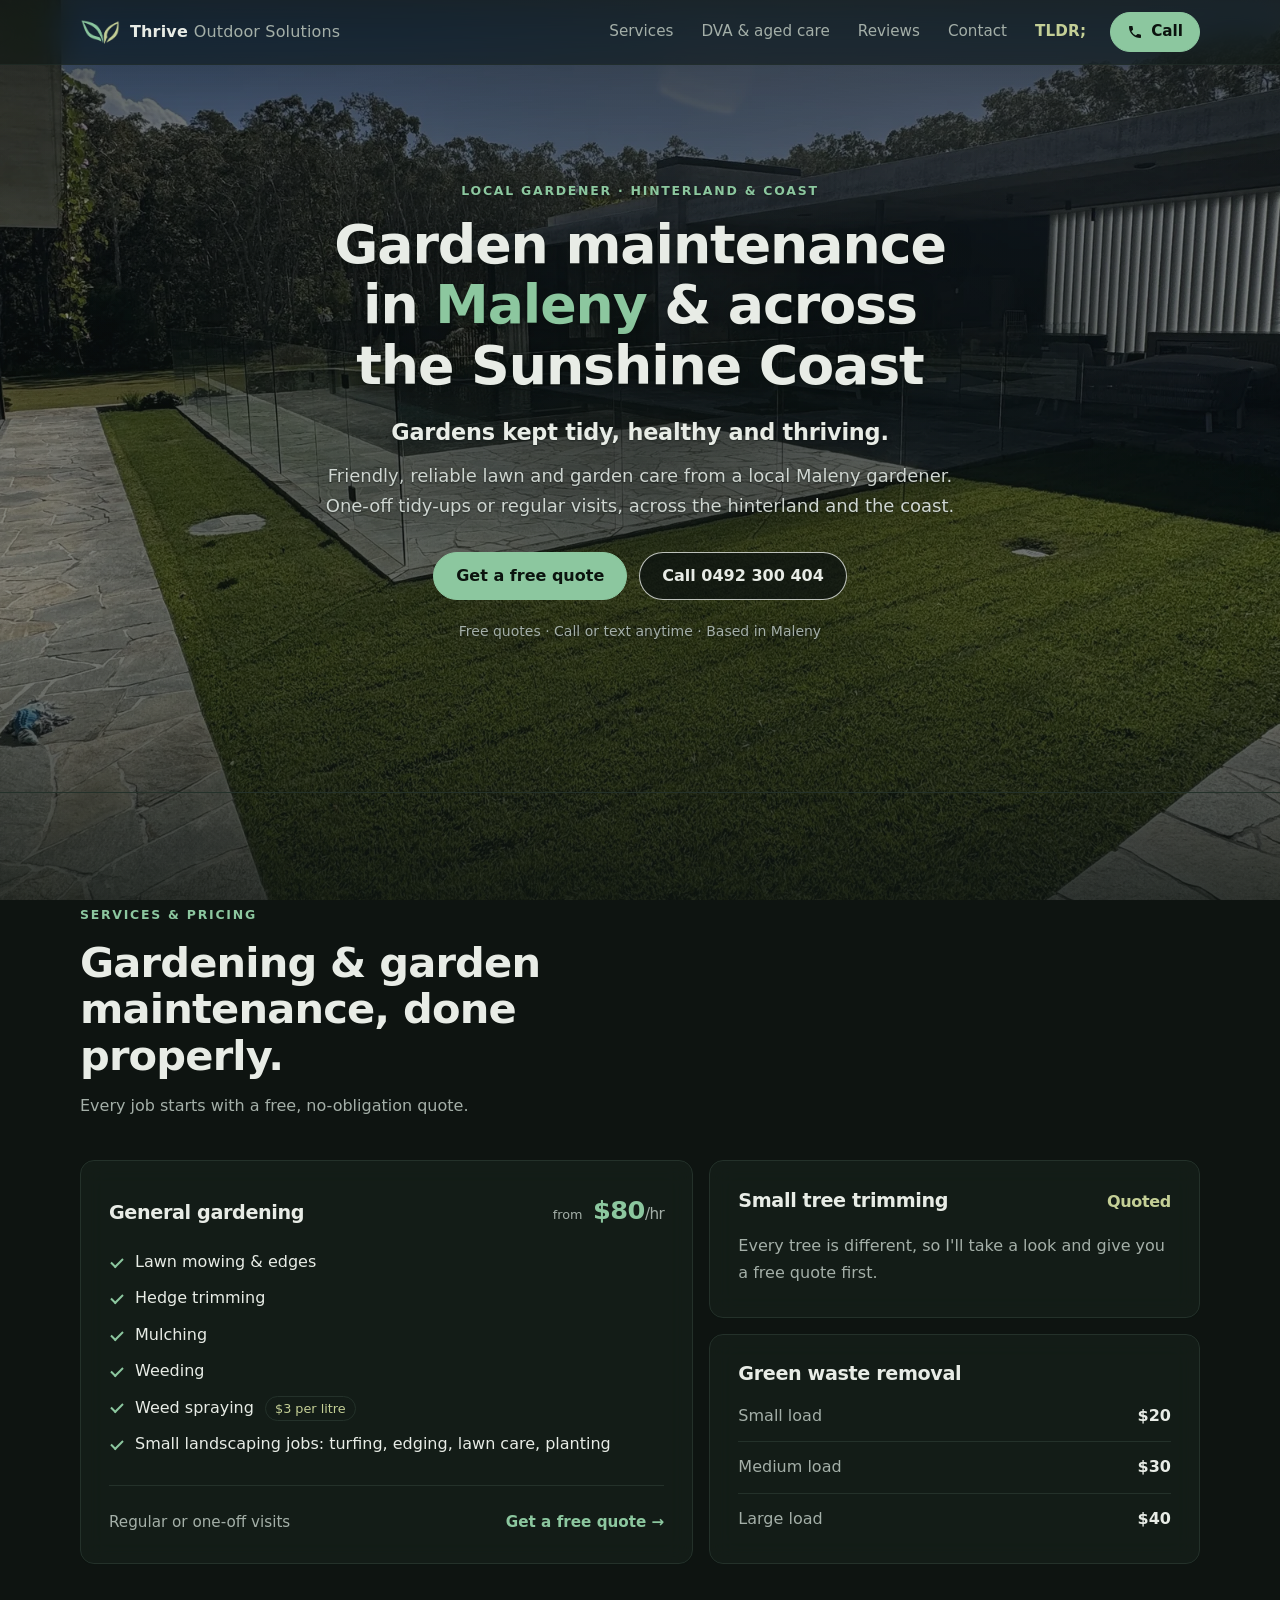
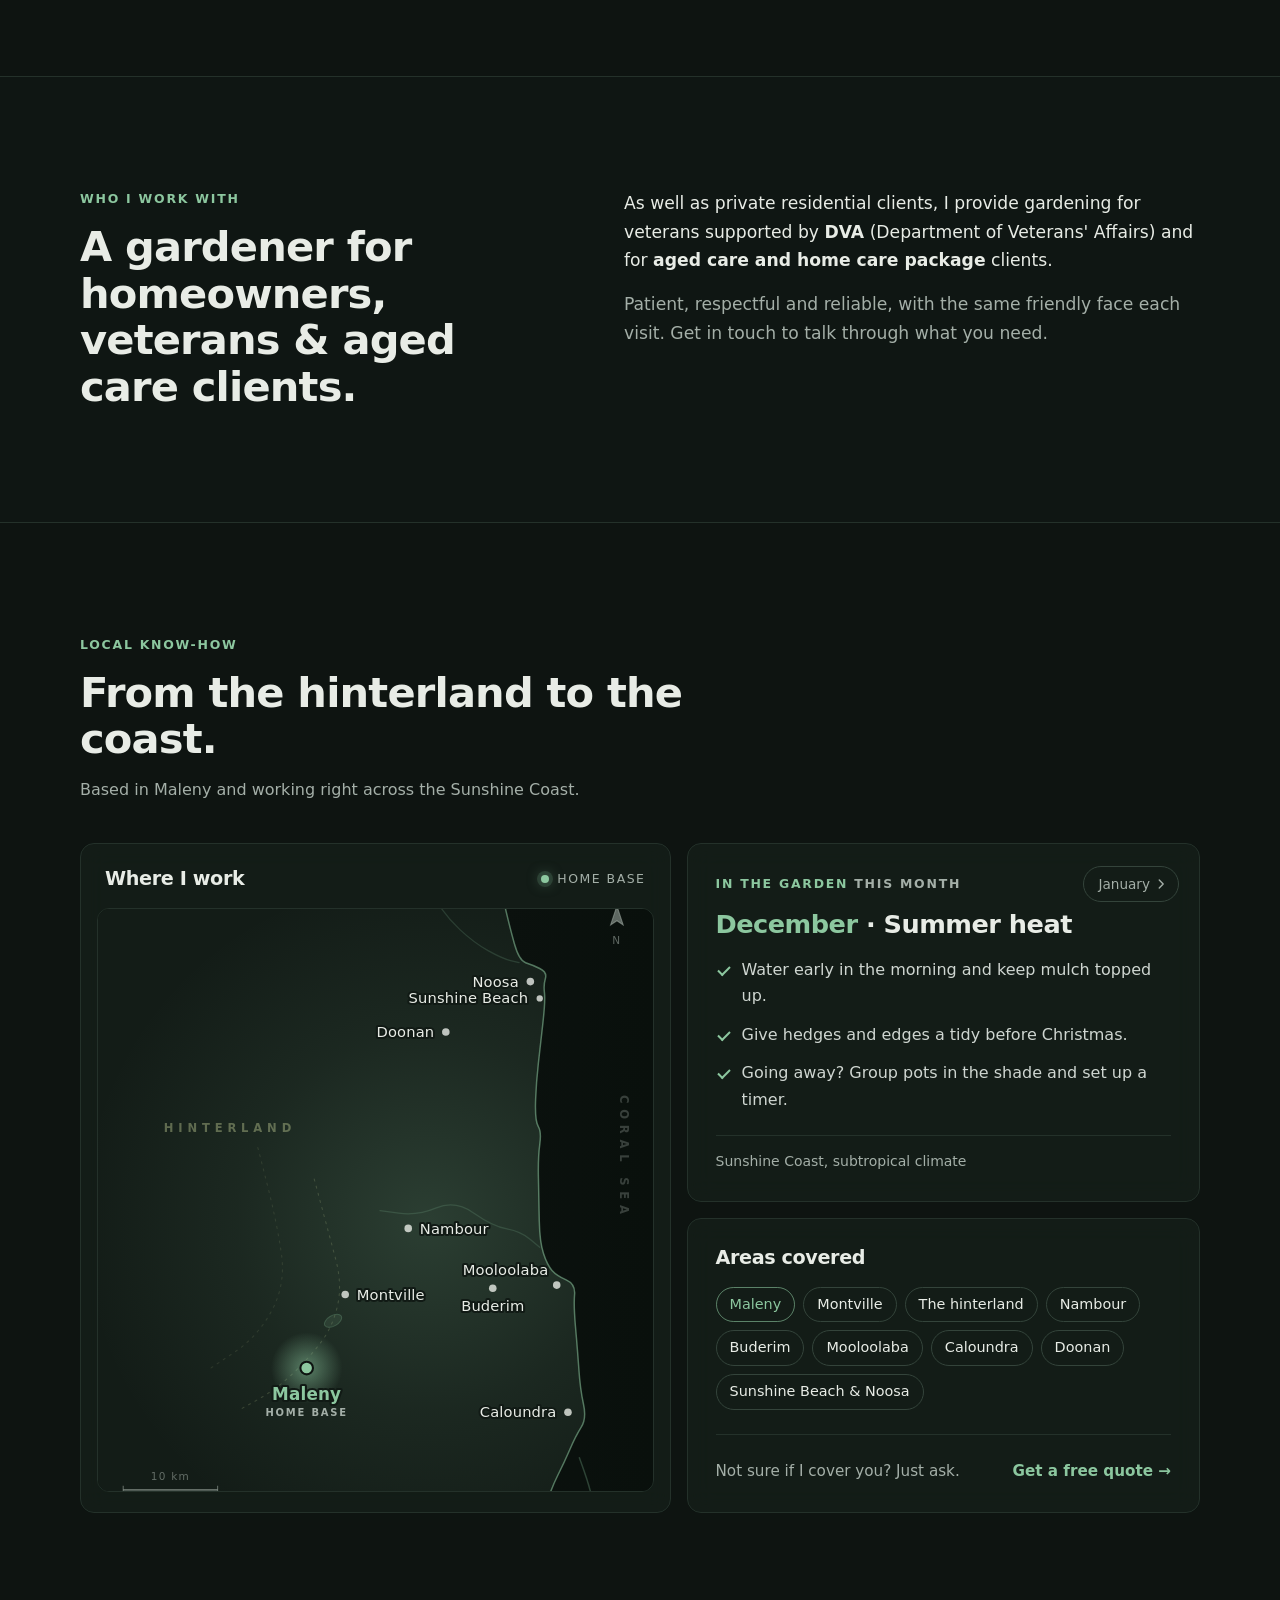
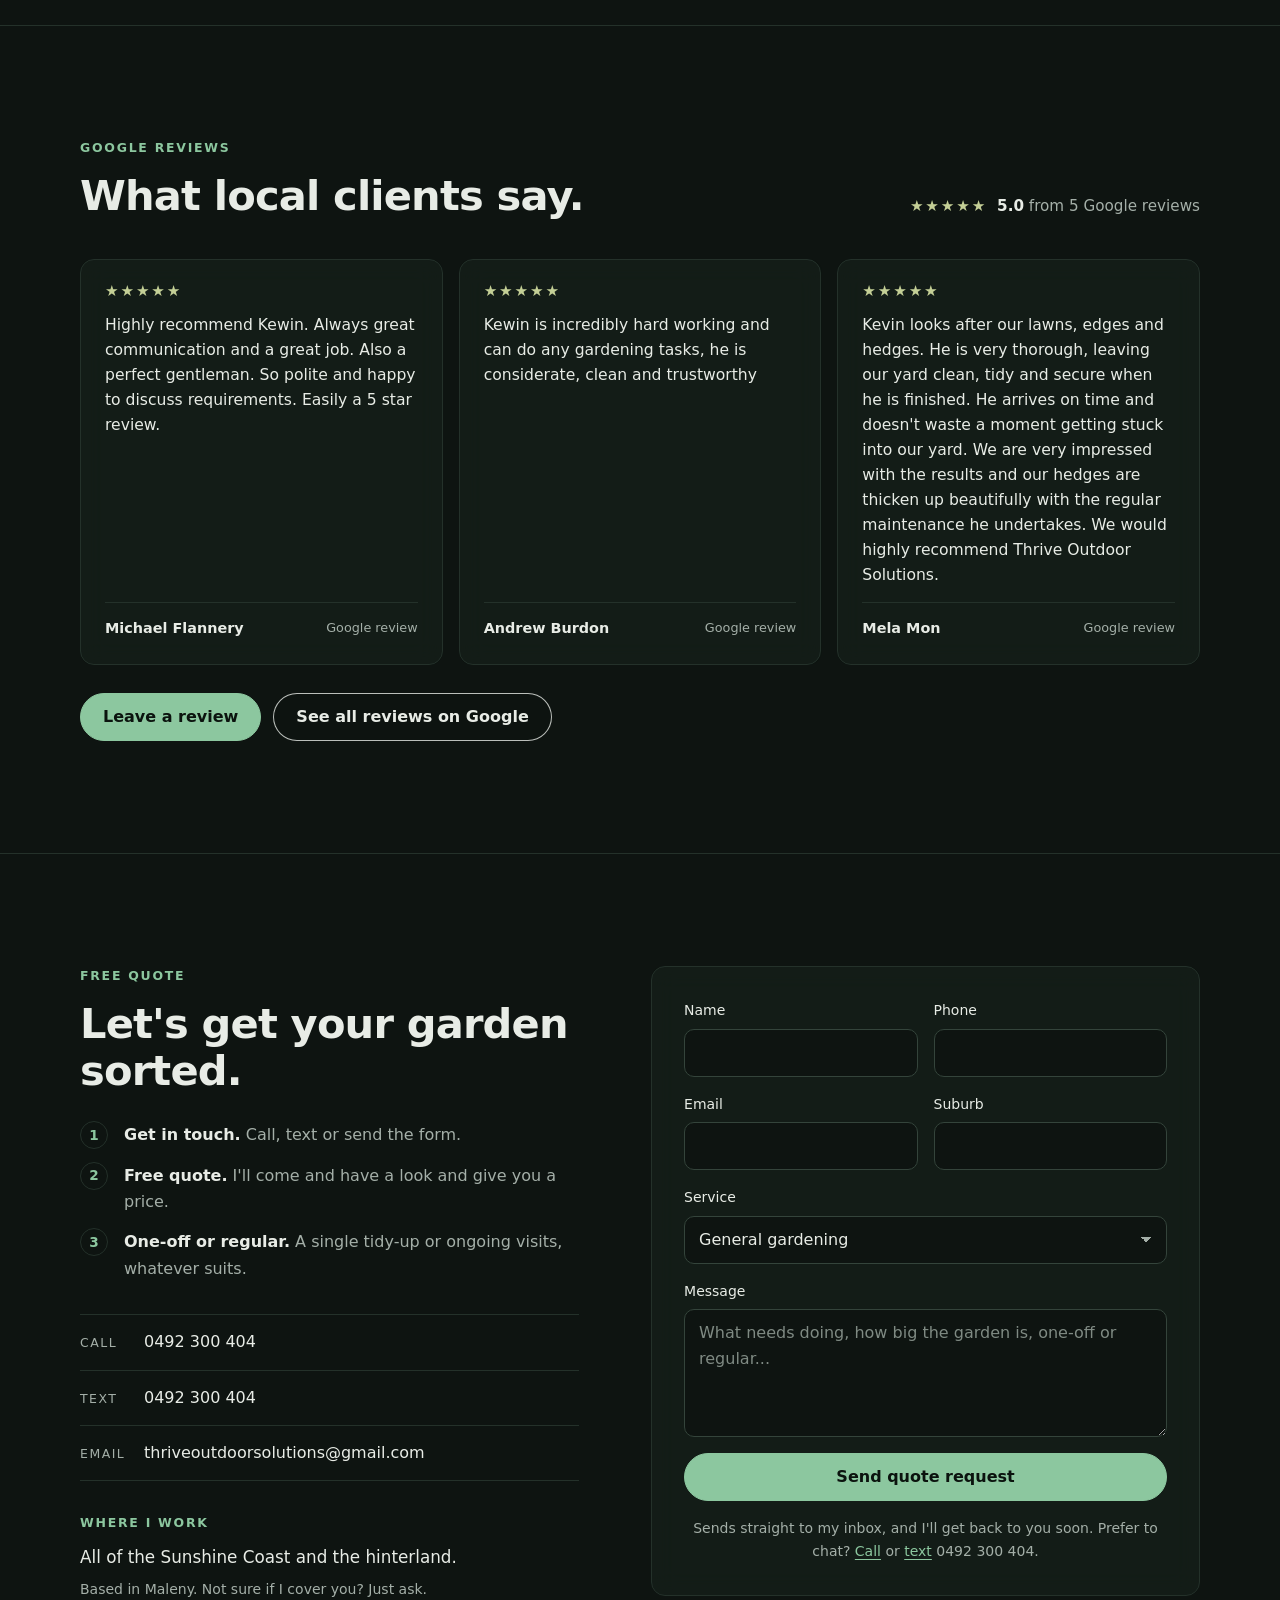
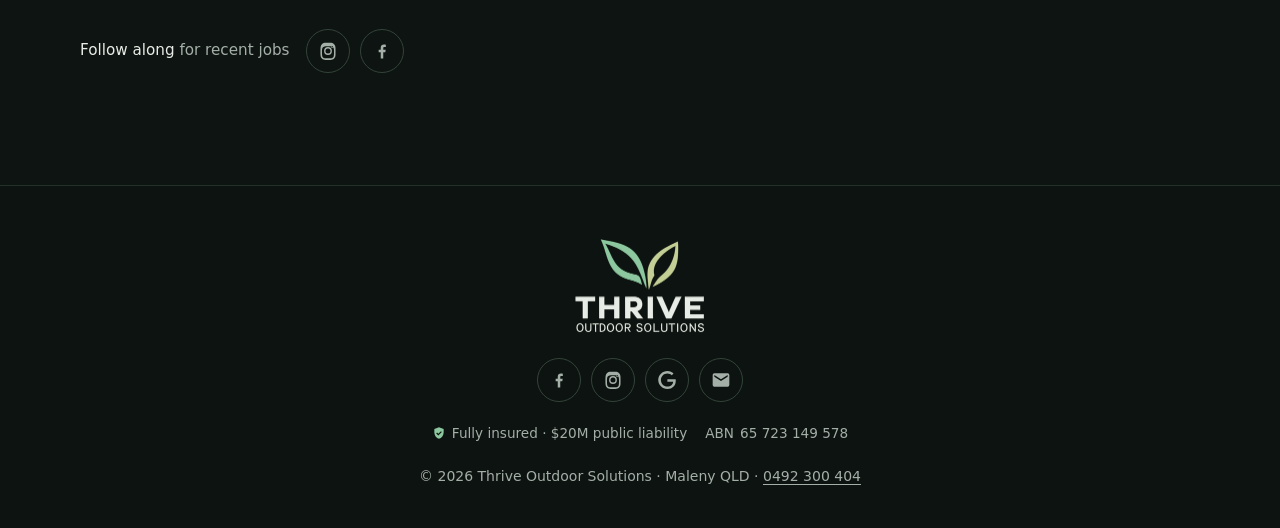
==== commit 336dddb0: "v17: service area map + seasonal tips Co-authored-by: Dante <realrealdante@users.noreply.github.com>" ====
--- a/index.html
+++ b/index.html
@@ -5,7 +5,7 @@
   <meta name="viewport" content="width=device-width, initial-scale=1">
   <meta name="format-detection" content="telephone=no">
   <title>Gardener Maleny &amp; Sunshine Coast | Thrive Outdoor Solutions</title>
-  <meta name="description" content="Local Maleny gardener: lawn mowing, hedging, weeding, mulching &amp; green waste across the Sunshine Coast. DVA &amp; aged care clients welcome. Call 0492 300 404.">
+  <meta name="description" content="Premium garden care across the Sunshine Coast and hinterland. Lawns, hedges and gardens kept immaculate. Free quotes.">
   <link rel="canonical" href="https://www.thriveoutdoorsolutions.com.au/">
   <meta name="theme-color" content="#0e1411">
   <link rel="icon" type="image/png" sizes="32x32" href="images/favicon-32.png">
@@ -17,7 +17,7 @@
   <meta property="og:site_name" content="Thrive Outdoor Solutions">
   <meta property="og:url" content="https://www.thriveoutdoorsolutions.com.au/">
   <meta property="og:title" content="Gardener Maleny &amp; Sunshine Coast | Thrive Outdoor Solutions">
-  <meta property="og:description" content="Local Maleny gardener: lawn mowing, hedging, weeding, mulching &amp; green waste across the Sunshine Coast. DVA &amp; aged care clients welcome. Call 0492 300 404.">
+  <meta property="og:description" content="Premium garden care across the Sunshine Coast and hinterland. Lawns, hedges and gardens kept immaculate. Free quotes.">
   <meta property="og:image" content="https://www.thriveoutdoorsolutions.com.au/images/og-image-v2.jpg">
   <meta property="og:image:width" content="1200">
   <meta property="og:image:height" content="630">
@@ -27,7 +27,7 @@
 
   <link rel="preload" as="image" type="image/webp" media="(max-aspect-ratio: 3/4)" href="images/show-pool-p800.webp?v=13" imagesrcset="images/show-pool-p800.webp?v=13 800w, images/show-pool-p1200.webp?v=13 1200w, images/show-pool-p1600.webp?v=13 1600w" imagesizes="(max-width: 480px) 80vw, 100vw" fetchpriority="high">
   <link rel="preload" as="image" type="image/webp" media="(min-aspect-ratio: 751/1000)" href="images/show-pool-1800.webp?v=13" imagesrcset="images/show-pool-1200.webp?v=13 1200w, images/show-pool-1800.webp?v=13 1800w, images/show-pool-2400.webp?v=13 2400w" imagesizes="(max-height: 500px) 60vw, 100vw" fetchpriority="high">
-  <link rel="stylesheet" href="css/styles.css?v=15">
+  <link rel="stylesheet" href="css/styles.css?v=17">
   <style>/* v13: tiny blurred placeholder of the first photo, shown until the real one has decoded */.hero-media .slides{background:#2c3a2e url([data-uri]) 50% 50%/cover no-repeat}@media (max-aspect-ratio: 3/4){.hero-media .slides{background-image:url([data-uri])}}@media (max-aspect-ratio: 3/5){.hero-media .slides{background-size:contain;background-color:#0e1411}}</style>
   <script>(function(d){d.classList.add('js');setTimeout(function(){d.classList.add('bg-in')},6000)})(document.documentElement) /* bg-in: fail-safe so the first photo can never stay hidden */</script>
 
@@ -230,6 +230,51 @@
       </div>
     </section>
 
+    <!-- v17: LOCAL (service area map + seasonal tips) -->
+    <section class="section" id="local" aria-labelledby="local-title">
+      <div class="wrap">
+        <div class="section-head">
+          <p class="eyebrow">Local know-how</p>
+          <h2 id="local-title">From the hinterland to the coast.</h2>
+          <p class="muted">Based in Maleny and working right across the Sunshine Coast.</p>
+        </div>
+        <div class="local">
+          <article class="service map-card" aria-labelledby="map-title">
+            <div class="card-head">
+              <h3 id="map-title">Where I work</h3>
+              <p class="map-key"><span class="key-dot" aria-hidden="true"></span>Home base</p>
+            </div>
+            <div class="map-wrap">
+              <svg class="map-svg" preserveAspectRatio="xMidYMid slice" viewBox="0 0 528 600" role="img" aria-labelledby="map-t map-d" focusable="false"><title id="map-t">Map of the area I cover</title><desc id="map-d">Stylised map of the Sunshine Coast. Home base is Maleny in the hinterland; coverage runs east to the coast from Noosa and Sunshine Beach in the north, through Doonan, Nambour, Montville, Buderim and Mooloolaba, to Caloundra in the south.</desc><defs><radialGradient id="map-cov" cx="313.2" cy="320.0" r="330" gradientUnits="userSpaceOnUse"><stop offset="0" stop-color="#8cc79f" stop-opacity=".2"/><stop offset=".55" stop-color="#8cc79f" stop-opacity=".07"/><stop offset="1" stop-color="#8cc79f" stop-opacity="0"/></radialGradient><radialGradient id="map-home" r=".5"><stop offset="0" stop-color="#8cc79f" stop-opacity=".55"/><stop offset="1" stop-color="#8cc79f" stop-opacity="0"/></radialGradient><linearGradient id="map-sea" x1="0" x2="1"><stop offset="0" stop-color="#0b110e"/><stop offset="1" stop-color="#09100c"/></linearGradient></defs><path d="M380.4 -10.0 L386.2 15.0 Q392.0 40.0 396.5 56.0 Q401.0 72.0 407.2 74.0 Q413.5 76.0 420.6 79.5 Q427.8 83.0 426.0 89.0 Q424.2 95.0 425.1 102.5 Q426.0 110.0 423.8 130.0 Q421.5 150.0 419.3 170.0 Q417.1 190.0 416.6 207.5 Q416.2 225.0 419.3 230.0 Q422.4 235.0 420.6 247.5 Q418.9 260.0 419.4 280.0 Q419.8 300.0 420.2 320.0 Q420.6 340.0 424.2 351.0 Q427.8 362.0 432.3 367.0 Q436.8 372.0 445.8 376.0 Q454.7 380.0 453.8 390.0 Q452.9 400.0 454.6 420.0 Q456.4 440.0 457.8 460.0 Q459.1 480.0 462.2 494.0 Q465.4 508.0 460.0 516.5 Q454.7 525.0 449.3 537.5 Q443.9 550.0 437.6 562.5 Q431.4 575.0 427.8 587.5 L424.2 600.0 L528.1 600.0 L528.1 0 Z" fill="url(#map-sea)"/><path d="M380.4 -10.0 L386.2 15.0 Q392.0 40.0 396.5 56.0 Q401.0 72.0 407.2 74.0 Q413.5 76.0 420.6 79.5 Q427.8 83.0 426.0 89.0 Q424.2 95.0 425.1 102.5 Q426.0 110.0 423.8 130.0 Q421.5 150.0 419.3 170.0 Q417.1 190.0 416.6 207.5 Q416.2 225.0 419.3 230.0 Q422.4 235.0 420.6 247.5 Q418.9 260.0 419.4 280.0 Q419.8 300.0 420.2 320.0 Q420.6 340.0 424.2 351.0 Q427.8 362.0 432.3 367.0 Q436.8 372.0 445.8 376.0 Q454.7 380.0 453.8 390.0 Q452.9 400.0 454.6 420.0 Q456.4 440.0 457.8 460.0 Q459.1 480.0 462.2 494.0 Q465.4 508.0 460.0 516.5 Q454.7 525.0 449.3 537.5 Q443.9 550.0 437.6 562.5 Q431.4 575.0 427.8 587.5 L424.2 600.0 L0 600.0 L0 -10.0 Z" fill="#131c17"/><path d="M380.4 -10.0 L386.2 15.0 Q392.0 40.0 396.5 56.0 Q401.0 72.0 407.2 74.0 Q413.5 76.0 420.6 79.5 Q427.8 83.0 426.0 89.0 Q424.2 95.0 425.1 102.5 Q426.0 110.0 423.8 130.0 Q421.5 150.0 419.3 170.0 Q417.1 190.0 416.6 207.5 Q416.2 225.0 419.3 230.0 Q422.4 235.0 420.6 247.5 Q418.9 260.0 419.4 280.0 Q419.8 300.0 420.2 320.0 Q420.6 340.0 424.2 351.0 Q427.8 362.0 432.3 367.0 Q436.8 372.0 445.8 376.0 Q454.7 380.0 453.8 390.0 Q452.9 400.0 454.6 420.0 Q456.4 440.0 457.8 460.0 Q459.1 480.0 462.2 494.0 Q465.4 508.0 460.0 516.5 Q454.7 525.0 449.3 537.5 Q443.9 550.0 437.6 562.5 Q431.4 575.0 427.8 587.5 L424.2 600.0 L0 600.0 L0 -10.0 Z" fill="url(#map-cov)"/><g fill="none" stroke-linecap="round"><path class="map-ridge" d="M205.9 280.0 L212.6 305.0 Q219.3 330.0 226.0 355.0 Q232.7 380.0 228.2 400.0 Q223.8 420.0 212.6 435.0 Q201.4 450.0 185.7 465.0 Q170.0 480.0 152.2 490.0 L134.3 500.0"/><path class="map-ridge map-ridge-2" d="M152.2 250.0 L161.1 285.0 Q170.0 320.0 174.5 350.0 Q179.0 380.0 165.6 405.0 Q152.2 430.0 129.8 445.0 L107.4 460.0"/><path class="map-river" d="M268.5 310.0 L286.4 312.5 Q304.3 315.0 322.2 307.5 Q340.1 300.0 358.0 312.5 Q375.9 325.0 389.4 327.5 Q402.8 330.0 411.7 337.5 L420.6 345.0"/><path class="map-river" d="M313.2 0.0 L322.2 15.0 Q331.2 30.0 344.6 42.5 Q358.0 55.0 371.4 62.5 Q384.9 70.0 392.9 72.0 L401.0 74.0"/></g><ellipse class="map-lake" cx="223.8" cy="415.0" rx="9" ry="5" transform="rotate(-30 223.8 415.0)"/><path class="map-coast" d="M380.4 -10.0 L386.2 15.0 Q392.0 40.0 396.5 56.0 Q401.0 72.0 407.2 74.0 Q413.5 76.0 420.6 79.5 Q427.8 83.0 426.0 89.0 Q424.2 95.0 425.1 102.5 Q426.0 110.0 423.8 130.0 Q421.5 150.0 419.3 170.0 Q417.1 190.0 416.6 207.5 Q416.2 225.0 419.3 230.0 Q422.4 235.0 420.6 247.5 Q418.9 260.0 419.4 280.0 Q419.8 300.0 420.2 320.0 Q420.6 340.0 424.2 351.0 Q427.8 362.0 432.3 367.0 Q436.8 372.0 445.8 376.0 Q454.7 380.0 453.8 390.0 Q452.9 400.0 454.6 420.0 Q456.4 440.0 457.8 460.0 Q459.1 480.0 462.2 494.0 Q465.4 508.0 460.0 516.5 Q454.7 525.0 449.3 537.5 Q443.9 550.0 437.6 562.5 Q431.4 575.0 427.8 587.5 L424.2 600.0"/><path class="map-coast map-bribie" d="M458.2 545.0 L462.7 557.5 Q467.2 570.0 470.8 585.0 L474.4 600.0"/><text class="map-region" x="62.6" y="235.0">HINTERLAND</text><text class="map-sea-label" transform="translate(496.7 200.0) rotate(90)">CORAL SEA</text><circle class="map-dot" cx="235.4" cy="390.0" r="3.6"/><text class="map-label" x="246.4" y="395.0" text-anchor="start">Montville</text><circle class="map-dot" cx="295.4" cy="327.0" r="3.6"/><text class="map-label" x="306.4" y="332.0" text-anchor="start">Nambour</text><circle class="map-dot" cx="375.9" cy="384.0" r="3.6"/><text class="map-label" x="375.9" y="406.0" text-anchor="middle">Buderim</text><circle class="map-dot" cx="436.8" cy="381.0" r="3.6"/><text class="map-label" x="428.8" y="371.0" text-anchor="end">Mooloolaba</text><circle class="map-dot" cx="331.2" cy="140.0" r="3.6"/><text class="map-label" x="320.2" y="145.0" text-anchor="end">Doonan</text><circle class="map-dot" cx="411.7" cy="92.0" r="3.6"/><text class="map-label" x="400.7" y="97.0" text-anchor="end">Noosa</text><circle class="map-dot" cx="420.6" cy="108.0" r="3"/><text class="map-label" x="409.6" y="112.0" text-anchor="end">Sunshine Beach</text><circle class="map-dot" cx="447.5" cy="502.0" r="3.6"/><text class="map-label" x="436.5" y="507.0" text-anchor="end">Caloundra</text><g class="map-home"><circle cx="198.7" cy="460.0" r="34" fill="url(#map-home)" class="map-halo"/><circle class="map-pulse" cx="198.7" cy="460.0" r="9"/><circle class="map-pulse map-pulse-2" cx="198.7" cy="460.0" r="9"/><circle class="map-core" cx="198.7" cy="460.0" r="6"/></g><text class="map-label map-label-home" x="198.7" y="490.0" text-anchor="middle">Maleny</text><text class="map-sub" x="198.7" y="506.0" text-anchor="middle">HOME BASE</text><g class="map-ui" transform="translate(494.1 34)"><path d="M0 -14 L6 4 L0 0 L-6 4 Z"/><text y="22" text-anchor="middle">N</text></g><g class="map-ui" transform="translate(24 576.0)"><path d="M0 0 H89.9" stroke-width="1.5"/><path d="M0 -4 V4 M89.9 -4 V4"/><text x="45.0" y="-9" text-anchor="middle">10 km</text></g></svg>
+            </div>
+          </article>
+
+          <article class="service areas-card" aria-labelledby="areas-title">
+            <h3 id="areas-title">Areas covered</h3>
+            <ul class="area-tags">
+              <li class="is-home">Maleny</li><li>Montville</li><li>The hinterland</li><li>Nambour</li><li>Buderim</li><li>Mooloolaba</li><li>Caloundra</li><li>Doonan</li><li>Sunshine Beach &amp; Noosa</li>
+            </ul>
+            <p class="service-foot"><span class="muted">Not sure if I cover you? Just ask.</span><a href="#quote">Get a free quote &rarr;</a></p>
+          </article>
+
+          <article class="service season" id="season" aria-labelledby="season-title">
+            <div class="card-head">
+              <p class="eyebrow season-eyebrow"><span class="season-lead">In the garden </span><span class="season-when" data-s="when">this month</span></p>
+              <button class="season-peek" type="button" hidden aria-controls="season-body"><span data-s="peek">Next month</span><svg aria-hidden="true" viewBox="0 0 16 16" width="14" height="14"><path d="M6 3.5 10.5 8 6 12.5" fill="none" stroke="currentColor" stroke-width="1.6" stroke-linecap="round" stroke-linejoin="round"/></svg></button>
+            </div>
+            <div class="season-body" id="season-body" aria-live="polite">
+              <h3 id="season-title"><span data-s="month">Spring</span> <span class="season-title" data-s="title">in South East Queensland</span></h3>
+              <ul class="ticks season-tips" data-s="tips">
+                <li>Mulch garden beds to hold moisture through the warmer months.</li>
+                <li>Mow little and often, never taking more than a third off at once.</li>
+              </ul>
+            </div>
+            <p class="season-note fine">Sunshine Coast, subtropical climate</p>
+          </article>
+        </div>
+      </div>
+    </section>
+
     <!--
       GALLERY (hidden until more photos are available).
       To enable: add photos to /images (approx. 1200px wide, compressed JPG/WebP),
@@ -393,6 +438,6 @@
     </div>
   </footer>
 
-  <script src="js/main.js?v=15" defer></script>
+  <script src="js/main.js?v=17" defer></script>
 </body>
 </html>
--- a/css/styles.css
+++ b/css/styles.css
@@ -570,3 +570,97 @@
   }
 }
 @media (prefers-reduced-motion: reduce) { .tldr-bg img { transition: none; } }
+
+/* ==========================================================================
+   v17: "Local know-how" section: service-area map card + seasonal tips card.
+   Reuses .service cards (frost, hover lift, reveal). Existing palette only.
+   ========================================================================== */
+.local { display: grid; gap: 16px; }
+.card-head { display: flex; align-items: center; justify-content: space-between; gap: 12px; margin-bottom: 18px; }
+.local h3 { font-size: 1.2rem; }
+
+/* Map */
+.map-card { padding: 24px 24px 20px; display: flex; flex-direction: column; overflow: hidden; }
+.map-key { display: inline-flex; align-items: center; gap: 8px; font-size: .78rem; letter-spacing: .12em; text-transform: uppercase; color: var(--muted); }
+.key-dot { width: 8px; height: 8px; border-radius: 50%; background: var(--accent); box-shadow: 0 0 0 4px rgba(140, 199, 159, .16), 0 0 14px rgba(140, 199, 159, .6); }
+.map-wrap {
+  position: relative; flex: 1; display: grid; place-items: center; margin: 0 -8px;
+  border-radius: 12px; background: #0a100d; border: 1px solid var(--line); overflow: hidden;
+}
+.map-svg { display: block; width: 100%; height: auto; max-height: 640px; font-family: var(--font); }
+.map-coast { fill: none; stroke: rgba(140, 199, 159, .55); stroke-width: 1.4; stroke-linejoin: round; }
+.map-bribie { stroke-opacity: .5; }
+.map-ridge { stroke: rgba(196, 207, 150, .2); stroke-width: 1; stroke-dasharray: 2 5; }
+.map-ridge-2 { stroke-opacity: .6; }
+.map-river { stroke: rgba(140, 199, 159, .18); stroke-width: 1.2; }
+.map-lake { fill: rgba(140, 199, 159, .12); stroke: rgba(140, 199, 159, .25); }
+.map-dot { fill: var(--text); fill-opacity: .8; }
+.map-label { fill: var(--text); font-size: 14px; font-weight: 500; letter-spacing: .01em; paint-order: stroke; stroke: #111a15; stroke-width: 4px; stroke-linejoin: round; }
+.map-label-home { fill: var(--accent); font-size: 16px; font-weight: 650; }
+.map-sub { fill: var(--muted); font-size: 9.5px; letter-spacing: .18em; font-weight: 600; }
+.map-region { fill: rgba(196, 207, 150, .42); font-size: 11px; letter-spacing: .42em; font-weight: 600; }
+.map-sea-label { fill: rgba(164, 175, 168, .3); font-size: 11px; letter-spacing: .5em; font-weight: 600; }
+.map-ui { fill: rgba(164, 175, 168, .55); stroke: rgba(164, 175, 168, .55); font-size: 10px; letter-spacing: .12em; }
+.map-ui text { stroke: none; }
+.map-core { fill: var(--accent); stroke: #0e1411; stroke-width: 2; }
+.map-pulse { fill: none; stroke: var(--accent); stroke-width: 1.5; opacity: 0; transform-box: fill-box; transform-origin: center; }
+@media (prefers-reduced-motion: no-preference) {
+  .map-pulse { animation: mapPulse 3.2s cubic-bezier(.2, .6, .3, 1) infinite; }
+  .map-pulse-2 { animation-delay: 1.6s; }
+  .map-halo { transform-box: fill-box; transform-origin: center; animation: mapHalo 3.2s ease-in-out infinite; }
+}
+@keyframes mapPulse { 0% { opacity: .75; transform: scale(1); } 100% { opacity: 0; transform: scale(4.2); } }
+@keyframes mapHalo { 0%, 100% { opacity: .75; } 50% { opacity: 1; } }
+
+/* Areas list */
+.areas-card h3 { margin-bottom: 18px; }
+.area-tags { list-style: none; margin: 0 0 24px; padding: 0; display: flex; flex-wrap: wrap; gap: 8px; }
+.area-tags li { font-size: .9rem; padding: 5px 13px; border-radius: 999px; border: 1px solid #34443b; color: var(--text); }
+.area-tags li.is-home { border-color: rgba(140, 199, 159, .6); color: var(--accent); }
+.areas-card { display: flex; flex-direction: column; }
+
+/* Seasonal tips */
+.season { display: flex; flex-direction: column; }
+.season .card-head { margin-bottom: 14px; }
+.season-eyebrow { margin: 0; }
+.season-when { color: var(--muted); }
+.season-peek {
+  display: inline-flex; align-items: center; gap: 4px; min-height: 36px; padding: 0 10px 0 14px; margin: -6px -8px -6px 0;
+  border: 1px solid #34443b; border-radius: 999px; background: transparent; color: var(--muted);
+  font: 500 .85rem/1 var(--font); cursor: pointer; white-space: nowrap; -webkit-tap-highlight-color: transparent;
+  transition: color .2s var(--ease), border-color .2s var(--ease), transform .5s var(--spring);
+}
+.season-peek svg { transition: transform .45s var(--spring); }
+.season-peek[aria-pressed="true"] svg { transform: rotate(180deg); }
+@media (hover: hover) { .season-peek:hover { color: var(--accent); border-color: var(--accent); } }
+.season-peek:active { transform: scale(.95); }
+.season h3 { font-size: clamp(1.35rem, 3vw, 1.6rem); margin-bottom: 18px; text-wrap: balance; }
+.season h3 [data-s="month"] { color: var(--accent); }
+.season-title { color: var(--text); }
+.season-tips { gap: 12px; color: #cfd6d1; }
+.season-body { transition: opacity .28s var(--ease), translate .28s var(--ease); }
+.season-body.is-out { opacity: 0; translate: 0 6px; }
+.season-note { margin-top: auto; padding-top: 22px; }
+.season-note::before { content: ""; display: block; border-top: 1px solid var(--line); margin-bottom: 14px; }
+
+@media (min-width: 900px) {
+  .local { grid-template-columns: 1.15fr 1fr; grid-template-rows: auto 1fr; }
+  .map-card { grid-row: span 2; }
+  .season { grid-row: 1; grid-column: 2; }
+  .areas-card { grid-column: 2; }
+}
+@media (prefers-reduced-motion: reduce) { .season-body.is-out { opacity: 1; translate: none; } }
+@media (prefers-reduced-motion: no-preference) {
+  .js .map-card, .js .areas-card, .js .season { background: rgba(22, 31, 26, .92); }
+  @supports ((backdrop-filter: blur(1px)) or (-webkit-backdrop-filter: blur(1px))) {
+    @media (min-width: 640px) {
+      .js .map-card, .js .areas-card, .js .season { background: rgba(22, 31, 26, .74); }
+    }
+  }
+}
+@media (min-width: 900px) {
+  .map-wrap { min-height: 460px; }
+  .map-svg { position: absolute; inset: 0; width: 100%; height: 100%; max-height: none; }
+}
+.season-eyebrow { white-space: nowrap; }
+@media (max-width: 479px) { .season-lead { display: none; } .season-when { color: var(--accent); } }
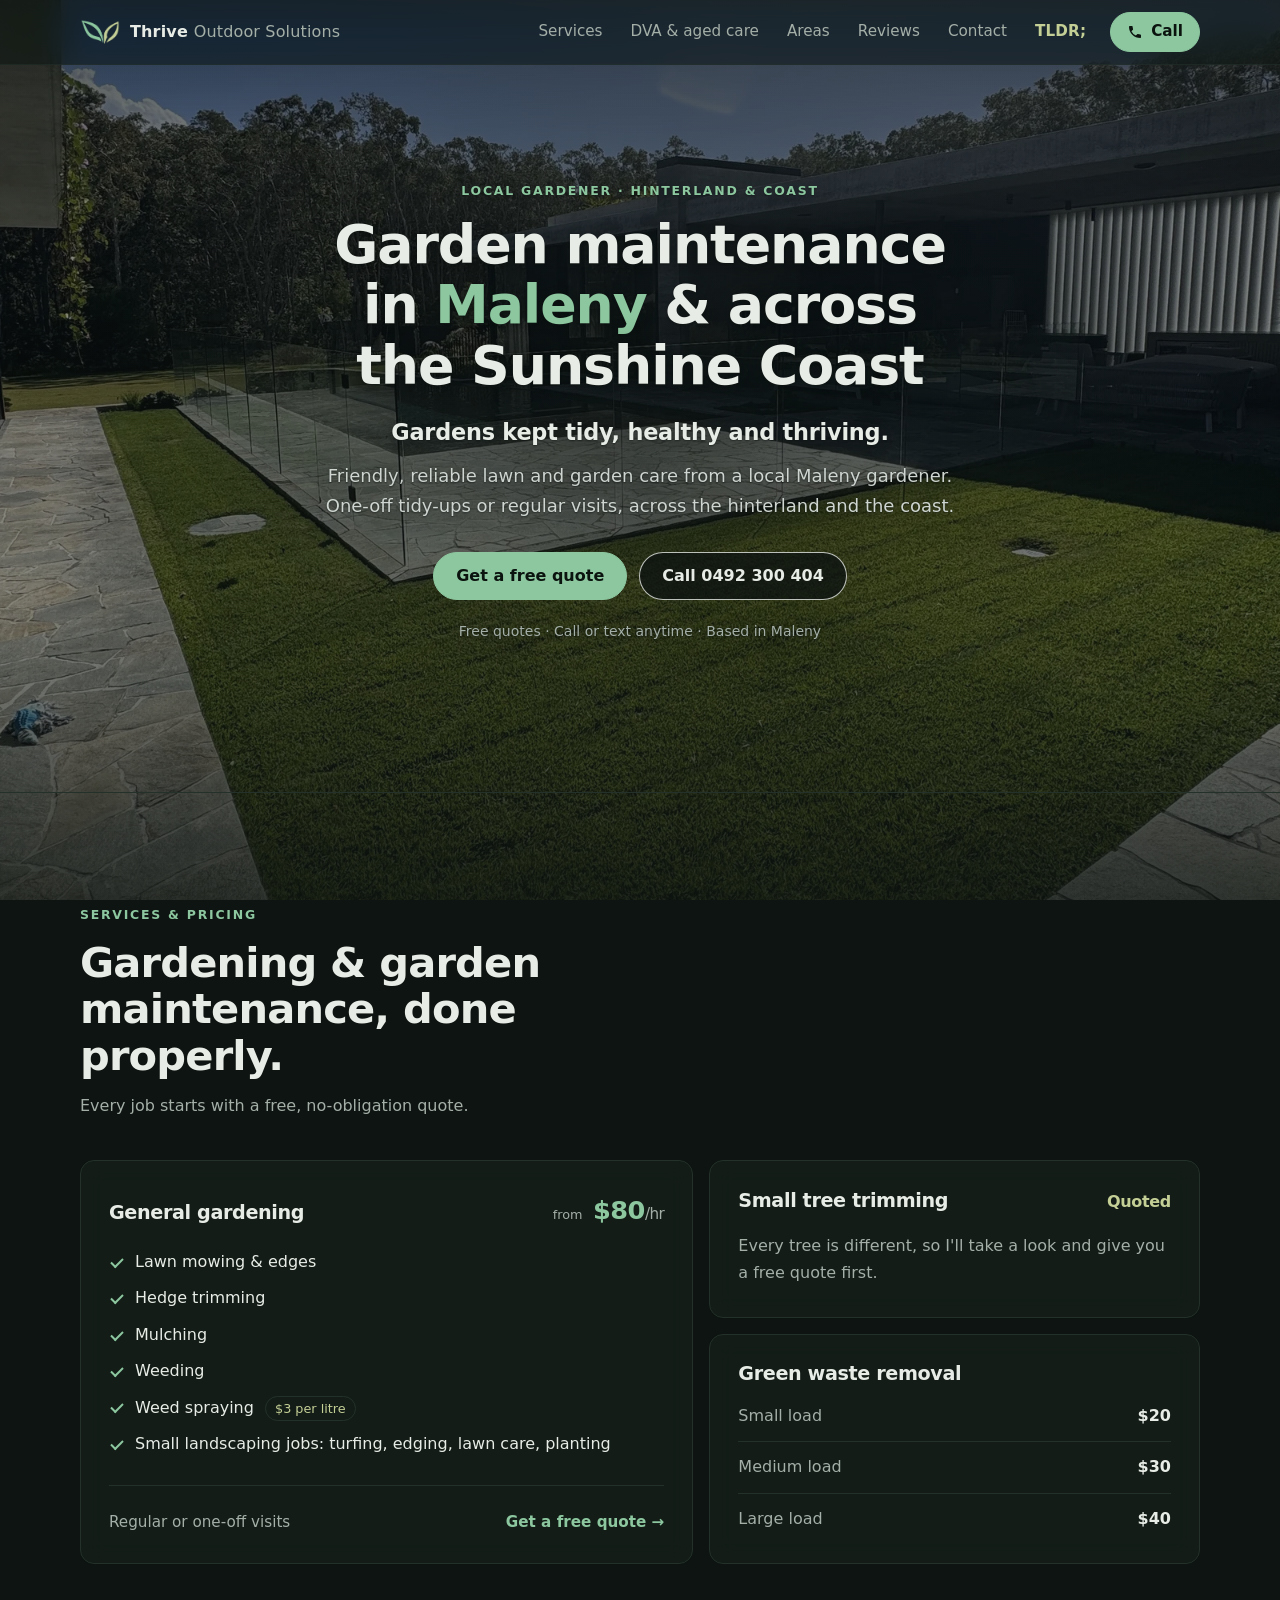
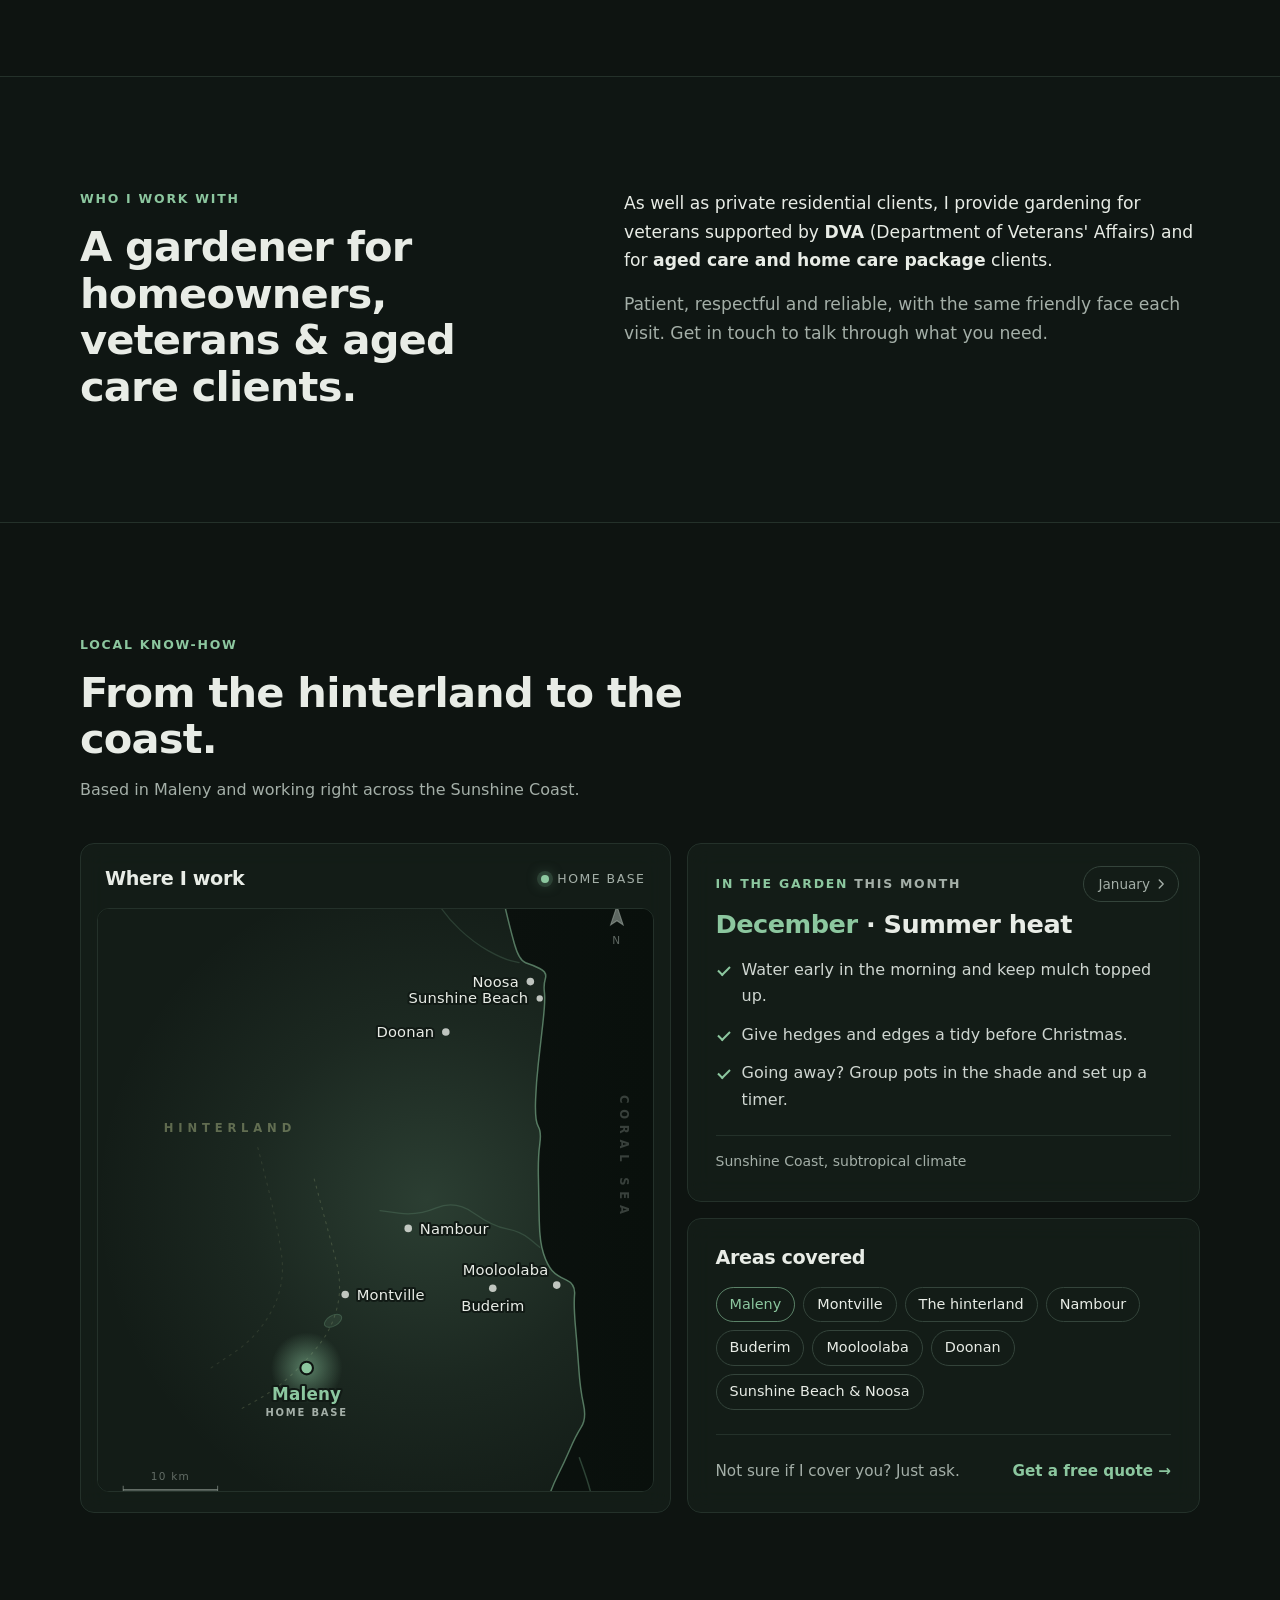
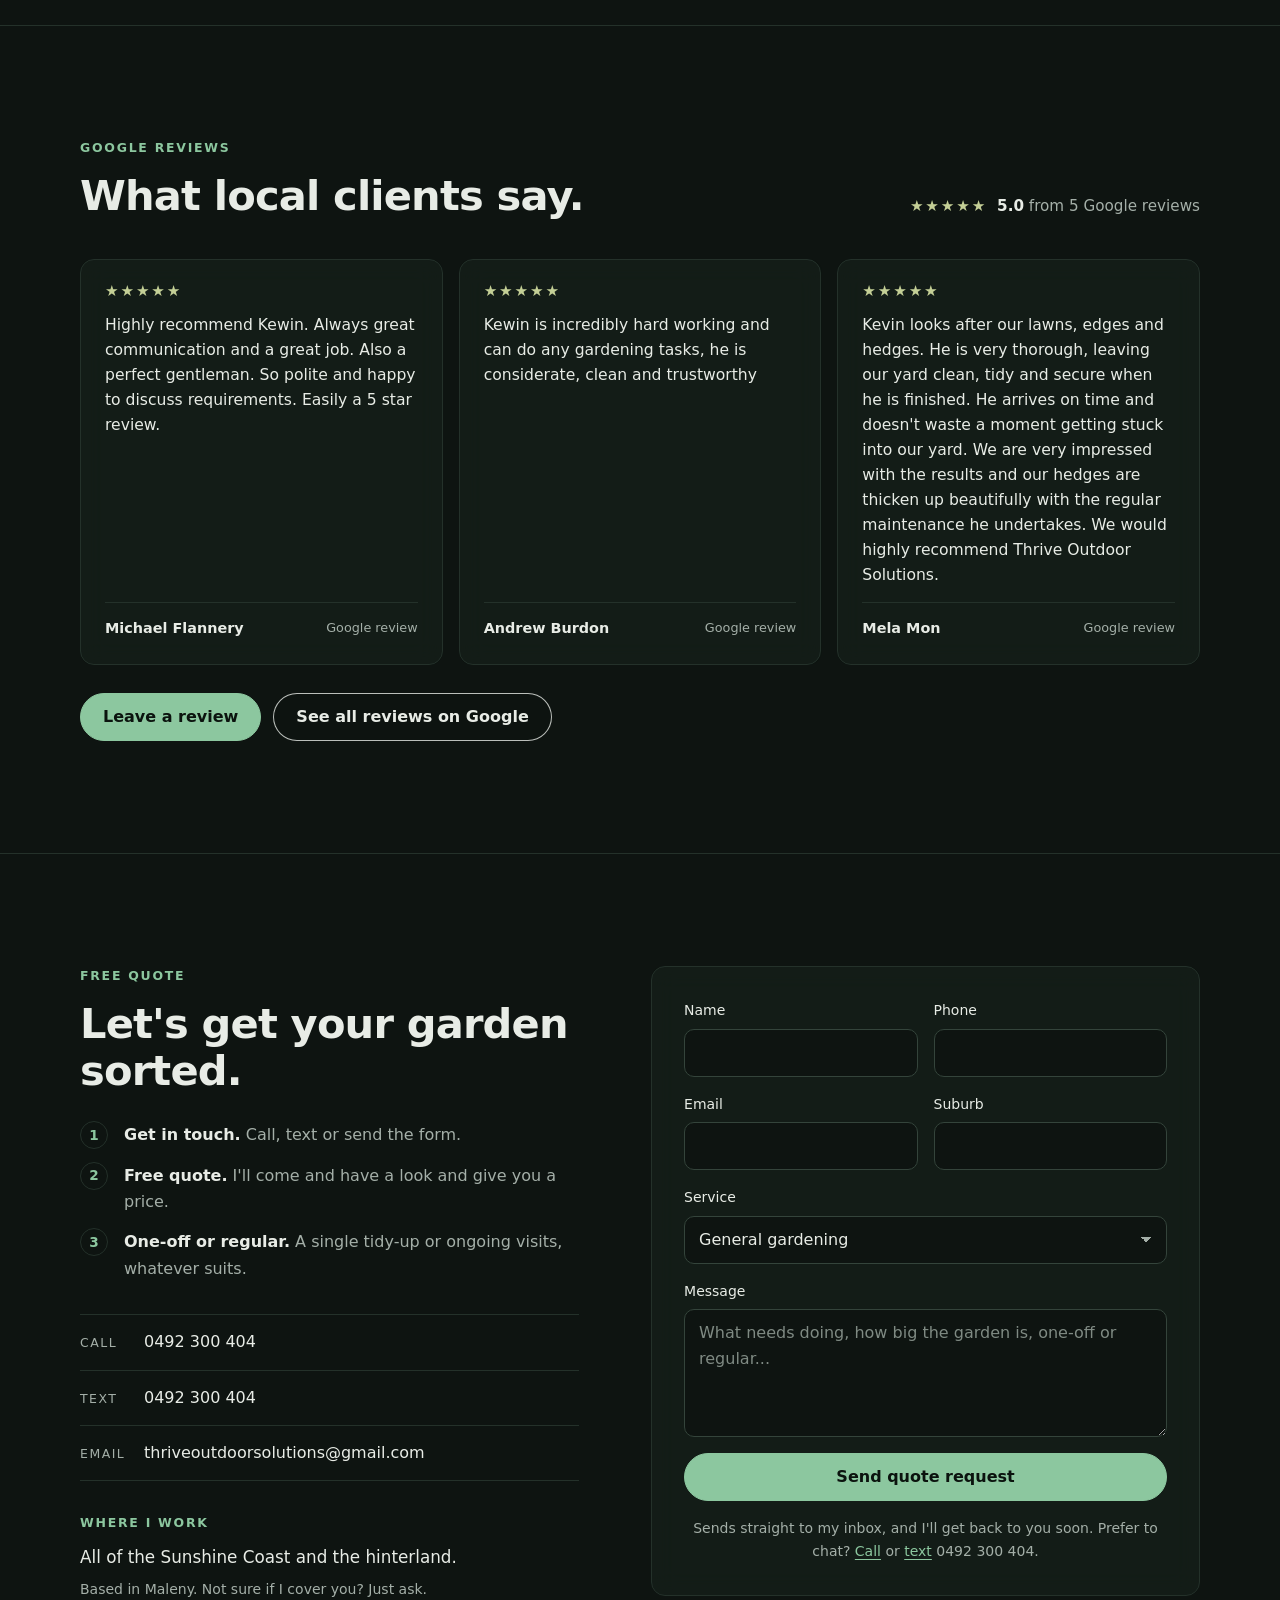
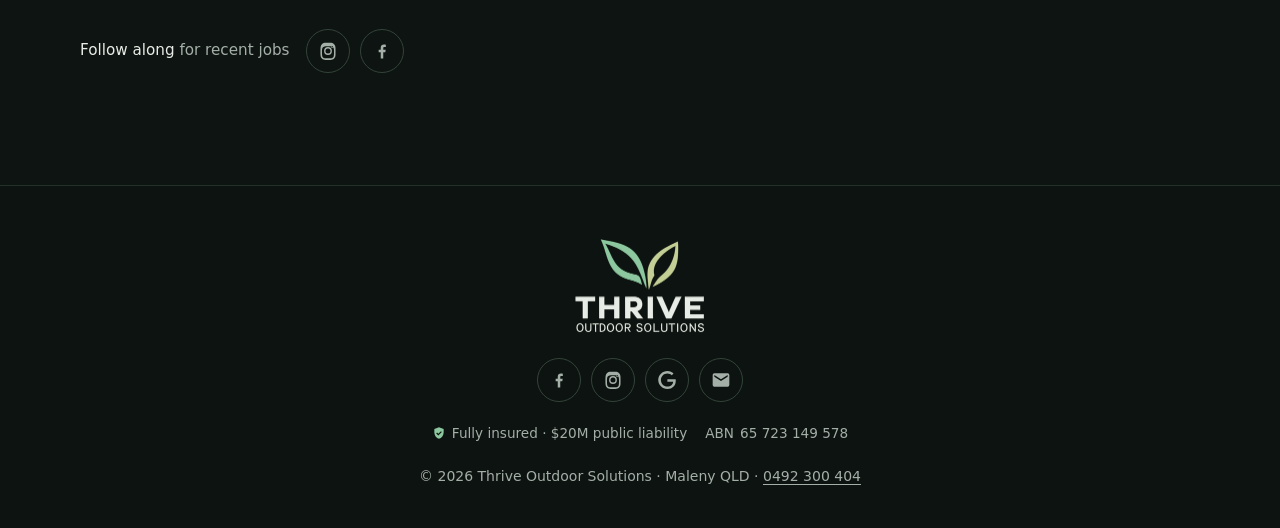
==== commit 7ea4a7b5: "v18: remove Caloundra + Areas nav link Co-authored-by: Dante <realrealdante@users.noreply.github.com" ====
--- a/index.html
+++ b/index.html
@@ -27,7 +27,7 @@
 
   <link rel="preload" as="image" type="image/webp" media="(max-aspect-ratio: 3/4)" href="images/show-pool-p800.webp?v=13" imagesrcset="images/show-pool-p800.webp?v=13 800w, images/show-pool-p1200.webp?v=13 1200w, images/show-pool-p1600.webp?v=13 1600w" imagesizes="(max-width: 480px) 80vw, 100vw" fetchpriority="high">
   <link rel="preload" as="image" type="image/webp" media="(min-aspect-ratio: 751/1000)" href="images/show-pool-1800.webp?v=13" imagesrcset="images/show-pool-1200.webp?v=13 1200w, images/show-pool-1800.webp?v=13 1800w, images/show-pool-2400.webp?v=13 2400w" imagesizes="(max-height: 500px) 60vw, 100vw" fetchpriority="high">
-  <link rel="stylesheet" href="css/styles.css?v=17">
+  <link rel="stylesheet" href="css/styles.css?v=18">
   <style>/* v13: tiny blurred placeholder of the first photo, shown until the real one has decoded */.hero-media .slides{background:#2c3a2e url([data-uri]) 50% 50%/cover no-repeat}@media (max-aspect-ratio: 3/4){.hero-media .slides{background-image:url([data-uri])}}@media (max-aspect-ratio: 3/5){.hero-media .slides{background-size:contain;background-color:#0e1411}}</style>
   <script>(function(d){d.classList.add('js');setTimeout(function(){d.classList.add('bg-in')},6000)})(document.documentElement) /* bg-in: fail-safe so the first photo can never stay hidden */</script>
 
@@ -79,6 +79,7 @@
       <nav class="nav" aria-label="Main">
         <a href="#services">Services</a>
         <a href="#care">DVA &amp; aged care</a>
+        <a href="#local">Areas</a>
         <a href="#reviews">Reviews</a>
         <a href="#quote">Contact</a>
         <a class="nav-tldr" href="tldr/">TLDR;</a>
@@ -245,14 +246,14 @@
               <p class="map-key"><span class="key-dot" aria-hidden="true"></span>Home base</p>
             </div>
             <div class="map-wrap">
-              <svg class="map-svg" preserveAspectRatio="xMidYMid slice" viewBox="0 0 528 600" role="img" aria-labelledby="map-t map-d" focusable="false"><title id="map-t">Map of the area I cover</title><desc id="map-d">Stylised map of the Sunshine Coast. Home base is Maleny in the hinterland; coverage runs east to the coast from Noosa and Sunshine Beach in the north, through Doonan, Nambour, Montville, Buderim and Mooloolaba, to Caloundra in the south.</desc><defs><radialGradient id="map-cov" cx="313.2" cy="320.0" r="330" gradientUnits="userSpaceOnUse"><stop offset="0" stop-color="#8cc79f" stop-opacity=".2"/><stop offset=".55" stop-color="#8cc79f" stop-opacity=".07"/><stop offset="1" stop-color="#8cc79f" stop-opacity="0"/></radialGradient><radialGradient id="map-home" r=".5"><stop offset="0" stop-color="#8cc79f" stop-opacity=".55"/><stop offset="1" stop-color="#8cc79f" stop-opacity="0"/></radialGradient><linearGradient id="map-sea" x1="0" x2="1"><stop offset="0" stop-color="#0b110e"/><stop offset="1" stop-color="#09100c"/></linearGradient></defs><path d="M380.4 -10.0 L386.2 15.0 Q392.0 40.0 396.5 56.0 Q401.0 72.0 407.2 74.0 Q413.5 76.0 420.6 79.5 Q427.8 83.0 426.0 89.0 Q424.2 95.0 425.1 102.5 Q426.0 110.0 423.8 130.0 Q421.5 150.0 419.3 170.0 Q417.1 190.0 416.6 207.5 Q416.2 225.0 419.3 230.0 Q422.4 235.0 420.6 247.5 Q418.9 260.0 419.4 280.0 Q419.8 300.0 420.2 320.0 Q420.6 340.0 424.2 351.0 Q427.8 362.0 432.3 367.0 Q436.8 372.0 445.8 376.0 Q454.7 380.0 453.8 390.0 Q452.9 400.0 454.6 420.0 Q456.4 440.0 457.8 460.0 Q459.1 480.0 462.2 494.0 Q465.4 508.0 460.0 516.5 Q454.7 525.0 449.3 537.5 Q443.9 550.0 437.6 562.5 Q431.4 575.0 427.8 587.5 L424.2 600.0 L528.1 600.0 L528.1 0 Z" fill="url(#map-sea)"/><path d="M380.4 -10.0 L386.2 15.0 Q392.0 40.0 396.5 56.0 Q401.0 72.0 407.2 74.0 Q413.5 76.0 420.6 79.5 Q427.8 83.0 426.0 89.0 Q424.2 95.0 425.1 102.5 Q426.0 110.0 423.8 130.0 Q421.5 150.0 419.3 170.0 Q417.1 190.0 416.6 207.5 Q416.2 225.0 419.3 230.0 Q422.4 235.0 420.6 247.5 Q418.9 260.0 419.4 280.0 Q419.8 300.0 420.2 320.0 Q420.6 340.0 424.2 351.0 Q427.8 362.0 432.3 367.0 Q436.8 372.0 445.8 376.0 Q454.7 380.0 453.8 390.0 Q452.9 400.0 454.6 420.0 Q456.4 440.0 457.8 460.0 Q459.1 480.0 462.2 494.0 Q465.4 508.0 460.0 516.5 Q454.7 525.0 449.3 537.5 Q443.9 550.0 437.6 562.5 Q431.4 575.0 427.8 587.5 L424.2 600.0 L0 600.0 L0 -10.0 Z" fill="#131c17"/><path d="M380.4 -10.0 L386.2 15.0 Q392.0 40.0 396.5 56.0 Q401.0 72.0 407.2 74.0 Q413.5 76.0 420.6 79.5 Q427.8 83.0 426.0 89.0 Q424.2 95.0 425.1 102.5 Q426.0 110.0 423.8 130.0 Q421.5 150.0 419.3 170.0 Q417.1 190.0 416.6 207.5 Q416.2 225.0 419.3 230.0 Q422.4 235.0 420.6 247.5 Q418.9 260.0 419.4 280.0 Q419.8 300.0 420.2 320.0 Q420.6 340.0 424.2 351.0 Q427.8 362.0 432.3 367.0 Q436.8 372.0 445.8 376.0 Q454.7 380.0 453.8 390.0 Q452.9 400.0 454.6 420.0 Q456.4 440.0 457.8 460.0 Q459.1 480.0 462.2 494.0 Q465.4 508.0 460.0 516.5 Q454.7 525.0 449.3 537.5 Q443.9 550.0 437.6 562.5 Q431.4 575.0 427.8 587.5 L424.2 600.0 L0 600.0 L0 -10.0 Z" fill="url(#map-cov)"/><g fill="none" stroke-linecap="round"><path class="map-ridge" d="M205.9 280.0 L212.6 305.0 Q219.3 330.0 226.0 355.0 Q232.7 380.0 228.2 400.0 Q223.8 420.0 212.6 435.0 Q201.4 450.0 185.7 465.0 Q170.0 480.0 152.2 490.0 L134.3 500.0"/><path class="map-ridge map-ridge-2" d="M152.2 250.0 L161.1 285.0 Q170.0 320.0 174.5 350.0 Q179.0 380.0 165.6 405.0 Q152.2 430.0 129.8 445.0 L107.4 460.0"/><path class="map-river" d="M268.5 310.0 L286.4 312.5 Q304.3 315.0 322.2 307.5 Q340.1 300.0 358.0 312.5 Q375.9 325.0 389.4 327.5 Q402.8 330.0 411.7 337.5 L420.6 345.0"/><path class="map-river" d="M313.2 0.0 L322.2 15.0 Q331.2 30.0 344.6 42.5 Q358.0 55.0 371.4 62.5 Q384.9 70.0 392.9 72.0 L401.0 74.0"/></g><ellipse class="map-lake" cx="223.8" cy="415.0" rx="9" ry="5" transform="rotate(-30 223.8 415.0)"/><path class="map-coast" d="M380.4 -10.0 L386.2 15.0 Q392.0 40.0 396.5 56.0 Q401.0 72.0 407.2 74.0 Q413.5 76.0 420.6 79.5 Q427.8 83.0 426.0 89.0 Q424.2 95.0 425.1 102.5 Q426.0 110.0 423.8 130.0 Q421.5 150.0 419.3 170.0 Q417.1 190.0 416.6 207.5 Q416.2 225.0 419.3 230.0 Q422.4 235.0 420.6 247.5 Q418.9 260.0 419.4 280.0 Q419.8 300.0 420.2 320.0 Q420.6 340.0 424.2 351.0 Q427.8 362.0 432.3 367.0 Q436.8 372.0 445.8 376.0 Q454.7 380.0 453.8 390.0 Q452.9 400.0 454.6 420.0 Q456.4 440.0 457.8 460.0 Q459.1 480.0 462.2 494.0 Q465.4 508.0 460.0 516.5 Q454.7 525.0 449.3 537.5 Q443.9 550.0 437.6 562.5 Q431.4 575.0 427.8 587.5 L424.2 600.0"/><path class="map-coast map-bribie" d="M458.2 545.0 L462.7 557.5 Q467.2 570.0 470.8 585.0 L474.4 600.0"/><text class="map-region" x="62.6" y="235.0">HINTERLAND</text><text class="map-sea-label" transform="translate(496.7 200.0) rotate(90)">CORAL SEA</text><circle class="map-dot" cx="235.4" cy="390.0" r="3.6"/><text class="map-label" x="246.4" y="395.0" text-anchor="start">Montville</text><circle class="map-dot" cx="295.4" cy="327.0" r="3.6"/><text class="map-label" x="306.4" y="332.0" text-anchor="start">Nambour</text><circle class="map-dot" cx="375.9" cy="384.0" r="3.6"/><text class="map-label" x="375.9" y="406.0" text-anchor="middle">Buderim</text><circle class="map-dot" cx="436.8" cy="381.0" r="3.6"/><text class="map-label" x="428.8" y="371.0" text-anchor="end">Mooloolaba</text><circle class="map-dot" cx="331.2" cy="140.0" r="3.6"/><text class="map-label" x="320.2" y="145.0" text-anchor="end">Doonan</text><circle class="map-dot" cx="411.7" cy="92.0" r="3.6"/><text class="map-label" x="400.7" y="97.0" text-anchor="end">Noosa</text><circle class="map-dot" cx="420.6" cy="108.0" r="3"/><text class="map-label" x="409.6" y="112.0" text-anchor="end">Sunshine Beach</text><circle class="map-dot" cx="447.5" cy="502.0" r="3.6"/><text class="map-label" x="436.5" y="507.0" text-anchor="end">Caloundra</text><g class="map-home"><circle cx="198.7" cy="460.0" r="34" fill="url(#map-home)" class="map-halo"/><circle class="map-pulse" cx="198.7" cy="460.0" r="9"/><circle class="map-pulse map-pulse-2" cx="198.7" cy="460.0" r="9"/><circle class="map-core" cx="198.7" cy="460.0" r="6"/></g><text class="map-label map-label-home" x="198.7" y="490.0" text-anchor="middle">Maleny</text><text class="map-sub" x="198.7" y="506.0" text-anchor="middle">HOME BASE</text><g class="map-ui" transform="translate(494.1 34)"><path d="M0 -14 L6 4 L0 0 L-6 4 Z"/><text y="22" text-anchor="middle">N</text></g><g class="map-ui" transform="translate(24 576.0)"><path d="M0 0 H89.9" stroke-width="1.5"/><path d="M0 -4 V4 M89.9 -4 V4"/><text x="45.0" y="-9" text-anchor="middle">10 km</text></g></svg>
+              <svg class="map-svg" preserveAspectRatio="xMidYMid slice" viewBox="0 0 528 600" role="img" aria-labelledby="map-t map-d" focusable="false"><title id="map-t">Map of the area I cover</title><desc id="map-d">Stylised map of the Sunshine Coast. Home base is Maleny in the hinterland; coverage runs east to the coast from Noosa and Sunshine Beach in the north, through Doonan, Nambour and Montville, to Buderim and Mooloolaba in the south.</desc><defs><radialGradient id="map-cov" cx="313.2" cy="300.0" r="315" gradientUnits="userSpaceOnUse"><stop offset="0" stop-color="#8cc79f" stop-opacity=".2"/><stop offset=".55" stop-color="#8cc79f" stop-opacity=".07"/><stop offset="1" stop-color="#8cc79f" stop-opacity="0"/></radialGradient><radialGradient id="map-home" r=".5"><stop offset="0" stop-color="#8cc79f" stop-opacity=".55"/><stop offset="1" stop-color="#8cc79f" stop-opacity="0"/></radialGradient><linearGradient id="map-sea" x1="0" x2="1"><stop offset="0" stop-color="#0b110e"/><stop offset="1" stop-color="#09100c"/></linearGradient></defs><path d="M380.4 -10.0 L386.2 15.0 Q392.0 40.0 396.5 56.0 Q401.0 72.0 407.2 74.0 Q413.5 76.0 420.6 79.5 Q427.8 83.0 426.0 89.0 Q424.2 95.0 425.1 102.5 Q426.0 110.0 423.8 130.0 Q421.5 150.0 419.3 170.0 Q417.1 190.0 416.6 207.5 Q416.2 225.0 419.3 230.0 Q422.4 235.0 420.6 247.5 Q418.9 260.0 419.4 280.0 Q419.8 300.0 420.2 320.0 Q420.6 340.0 424.2 351.0 Q427.8 362.0 432.3 367.0 Q436.8 372.0 445.8 376.0 Q454.7 380.0 453.8 390.0 Q452.9 400.0 454.6 420.0 Q456.4 440.0 457.8 460.0 Q459.1 480.0 462.2 494.0 Q465.4 508.0 460.0 516.5 Q454.7 525.0 449.3 537.5 Q443.9 550.0 437.6 562.5 Q431.4 575.0 427.8 587.5 L424.2 600.0 L528.1 600.0 L528.1 0 Z" fill="url(#map-sea)"/><path d="M380.4 -10.0 L386.2 15.0 Q392.0 40.0 396.5 56.0 Q401.0 72.0 407.2 74.0 Q413.5 76.0 420.6 79.5 Q427.8 83.0 426.0 89.0 Q424.2 95.0 425.1 102.5 Q426.0 110.0 423.8 130.0 Q421.5 150.0 419.3 170.0 Q417.1 190.0 416.6 207.5 Q416.2 225.0 419.3 230.0 Q422.4 235.0 420.6 247.5 Q418.9 260.0 419.4 280.0 Q419.8 300.0 420.2 320.0 Q420.6 340.0 424.2 351.0 Q427.8 362.0 432.3 367.0 Q436.8 372.0 445.8 376.0 Q454.7 380.0 453.8 390.0 Q452.9 400.0 454.6 420.0 Q456.4 440.0 457.8 460.0 Q459.1 480.0 462.2 494.0 Q465.4 508.0 460.0 516.5 Q454.7 525.0 449.3 537.5 Q443.9 550.0 437.6 562.5 Q431.4 575.0 427.8 587.5 L424.2 600.0 L0 600.0 L0 -10.0 Z" fill="#131c17"/><path d="M380.4 -10.0 L386.2 15.0 Q392.0 40.0 396.5 56.0 Q401.0 72.0 407.2 74.0 Q413.5 76.0 420.6 79.5 Q427.8 83.0 426.0 89.0 Q424.2 95.0 425.1 102.5 Q426.0 110.0 423.8 130.0 Q421.5 150.0 419.3 170.0 Q417.1 190.0 416.6 207.5 Q416.2 225.0 419.3 230.0 Q422.4 235.0 420.6 247.5 Q418.9 260.0 419.4 280.0 Q419.8 300.0 420.2 320.0 Q420.6 340.0 424.2 351.0 Q427.8 362.0 432.3 367.0 Q436.8 372.0 445.8 376.0 Q454.7 380.0 453.8 390.0 Q452.9 400.0 454.6 420.0 Q456.4 440.0 457.8 460.0 Q459.1 480.0 462.2 494.0 Q465.4 508.0 460.0 516.5 Q454.7 525.0 449.3 537.5 Q443.9 550.0 437.6 562.5 Q431.4 575.0 427.8 587.5 L424.2 600.0 L0 600.0 L0 -10.0 Z" fill="url(#map-cov)"/><g fill="none" stroke-linecap="round"><path class="map-ridge" d="M205.9 280.0 L212.6 305.0 Q219.3 330.0 226.0 355.0 Q232.7 380.0 228.2 400.0 Q223.8 420.0 212.6 435.0 Q201.4 450.0 185.7 465.0 Q170.0 480.0 152.2 490.0 L134.3 500.0"/><path class="map-ridge map-ridge-2" d="M152.2 250.0 L161.1 285.0 Q170.0 320.0 174.5 350.0 Q179.0 380.0 165.6 405.0 Q152.2 430.0 129.8 445.0 L107.4 460.0"/><path class="map-river" d="M268.5 310.0 L286.4 312.5 Q304.3 315.0 322.2 307.5 Q340.1 300.0 358.0 312.5 Q375.9 325.0 389.4 327.5 Q402.8 330.0 411.7 337.5 L420.6 345.0"/><path class="map-river" d="M313.2 0.0 L322.2 15.0 Q331.2 30.0 344.6 42.5 Q358.0 55.0 371.4 62.5 Q384.9 70.0 392.9 72.0 L401.0 74.0"/></g><ellipse class="map-lake" cx="223.8" cy="415.0" rx="9" ry="5" transform="rotate(-30 223.8 415.0)"/><path class="map-coast" d="M380.4 -10.0 L386.2 15.0 Q392.0 40.0 396.5 56.0 Q401.0 72.0 407.2 74.0 Q413.5 76.0 420.6 79.5 Q427.8 83.0 426.0 89.0 Q424.2 95.0 425.1 102.5 Q426.0 110.0 423.8 130.0 Q421.5 150.0 419.3 170.0 Q417.1 190.0 416.6 207.5 Q416.2 225.0 419.3 230.0 Q422.4 235.0 420.6 247.5 Q418.9 260.0 419.4 280.0 Q419.8 300.0 420.2 320.0 Q420.6 340.0 424.2 351.0 Q427.8 362.0 432.3 367.0 Q436.8 372.0 445.8 376.0 Q454.7 380.0 453.8 390.0 Q452.9 400.0 454.6 420.0 Q456.4 440.0 457.8 460.0 Q459.1 480.0 462.2 494.0 Q465.4 508.0 460.0 516.5 Q454.7 525.0 449.3 537.5 Q443.9 550.0 437.6 562.5 Q431.4 575.0 427.8 587.5 L424.2 600.0"/><path class="map-coast map-bribie" d="M458.2 545.0 L462.7 557.5 Q467.2 570.0 470.8 585.0 L474.4 600.0"/><text class="map-region" x="62.6" y="235.0">HINTERLAND</text><text class="map-sea-label" transform="translate(496.7 200.0) rotate(90)">CORAL SEA</text><circle class="map-dot" cx="235.4" cy="390.0" r="3.6"/><text class="map-label" x="246.4" y="395.0" text-anchor="start">Montville</text><circle class="map-dot" cx="295.4" cy="327.0" r="3.6"/><text class="map-label" x="306.4" y="332.0" text-anchor="start">Nambour</text><circle class="map-dot" cx="375.9" cy="384.0" r="3.6"/><text class="map-label" x="375.9" y="406.0" text-anchor="middle">Buderim</text><circle class="map-dot" cx="436.8" cy="381.0" r="3.6"/><text class="map-label" x="428.8" y="371.0" text-anchor="end">Mooloolaba</text><circle class="map-dot" cx="331.2" cy="140.0" r="3.6"/><text class="map-label" x="320.2" y="145.0" text-anchor="end">Doonan</text><circle class="map-dot" cx="411.7" cy="92.0" r="3.6"/><text class="map-label" x="400.7" y="97.0" text-anchor="end">Noosa</text><circle class="map-dot" cx="420.6" cy="108.0" r="3"/><text class="map-label" x="409.6" y="112.0" text-anchor="end">Sunshine Beach</text><g class="map-home"><circle cx="198.7" cy="460.0" r="34" fill="url(#map-home)" class="map-halo"/><circle class="map-pulse" cx="198.7" cy="460.0" r="9"/><circle class="map-pulse map-pulse-2" cx="198.7" cy="460.0" r="9"/><circle class="map-core" cx="198.7" cy="460.0" r="6"/></g><text class="map-label map-label-home" x="198.7" y="490.0" text-anchor="middle">Maleny</text><text class="map-sub" x="198.7" y="506.0" text-anchor="middle">HOME BASE</text><g class="map-ui" transform="translate(494.1 34)"><path d="M0 -14 L6 4 L0 0 L-6 4 Z"/><text y="22" text-anchor="middle">N</text></g><g class="map-ui" transform="translate(24 576.0)"><path d="M0 0 H89.9" stroke-width="1.5"/><path d="M0 -4 V4 M89.9 -4 V4"/><text x="45.0" y="-9" text-anchor="middle">10 km</text></g></svg>
             </div>
           </article>
 
           <article class="service areas-card" aria-labelledby="areas-title">
             <h3 id="areas-title">Areas covered</h3>
             <ul class="area-tags">
-              <li class="is-home">Maleny</li><li>Montville</li><li>The hinterland</li><li>Nambour</li><li>Buderim</li><li>Mooloolaba</li><li>Caloundra</li><li>Doonan</li><li>Sunshine Beach &amp; Noosa</li>
+              <li class="is-home">Maleny</li><li>Montville</li><li>The hinterland</li><li>Nambour</li><li>Buderim</li><li>Mooloolaba</li><li>Doonan</li><li>Sunshine Beach &amp; Noosa</li>
             </ul>
             <p class="service-foot"><span class="muted">Not sure if I cover you? Just ask.</span><a href="#quote">Get a free quote &rarr;</a></p>
           </article>
--- a/css/styles.css
+++ b/css/styles.css
@@ -664,3 +664,7 @@
 }
 .season-eyebrow { white-space: nowrap; }
 @media (max-width: 479px) { .season-lead { display: none; } .season-when { color: var(--accent); } }
+
+/* v18: "Areas" nav item - keep every label on one line and tighten spacing on small desktops/tablet landscape */
+.nav a { white-space: nowrap; }
+@media (min-width: 900px) and (max-width: 1099px) { .nav { gap: 18px; } .header-inner { gap: 16px; } }
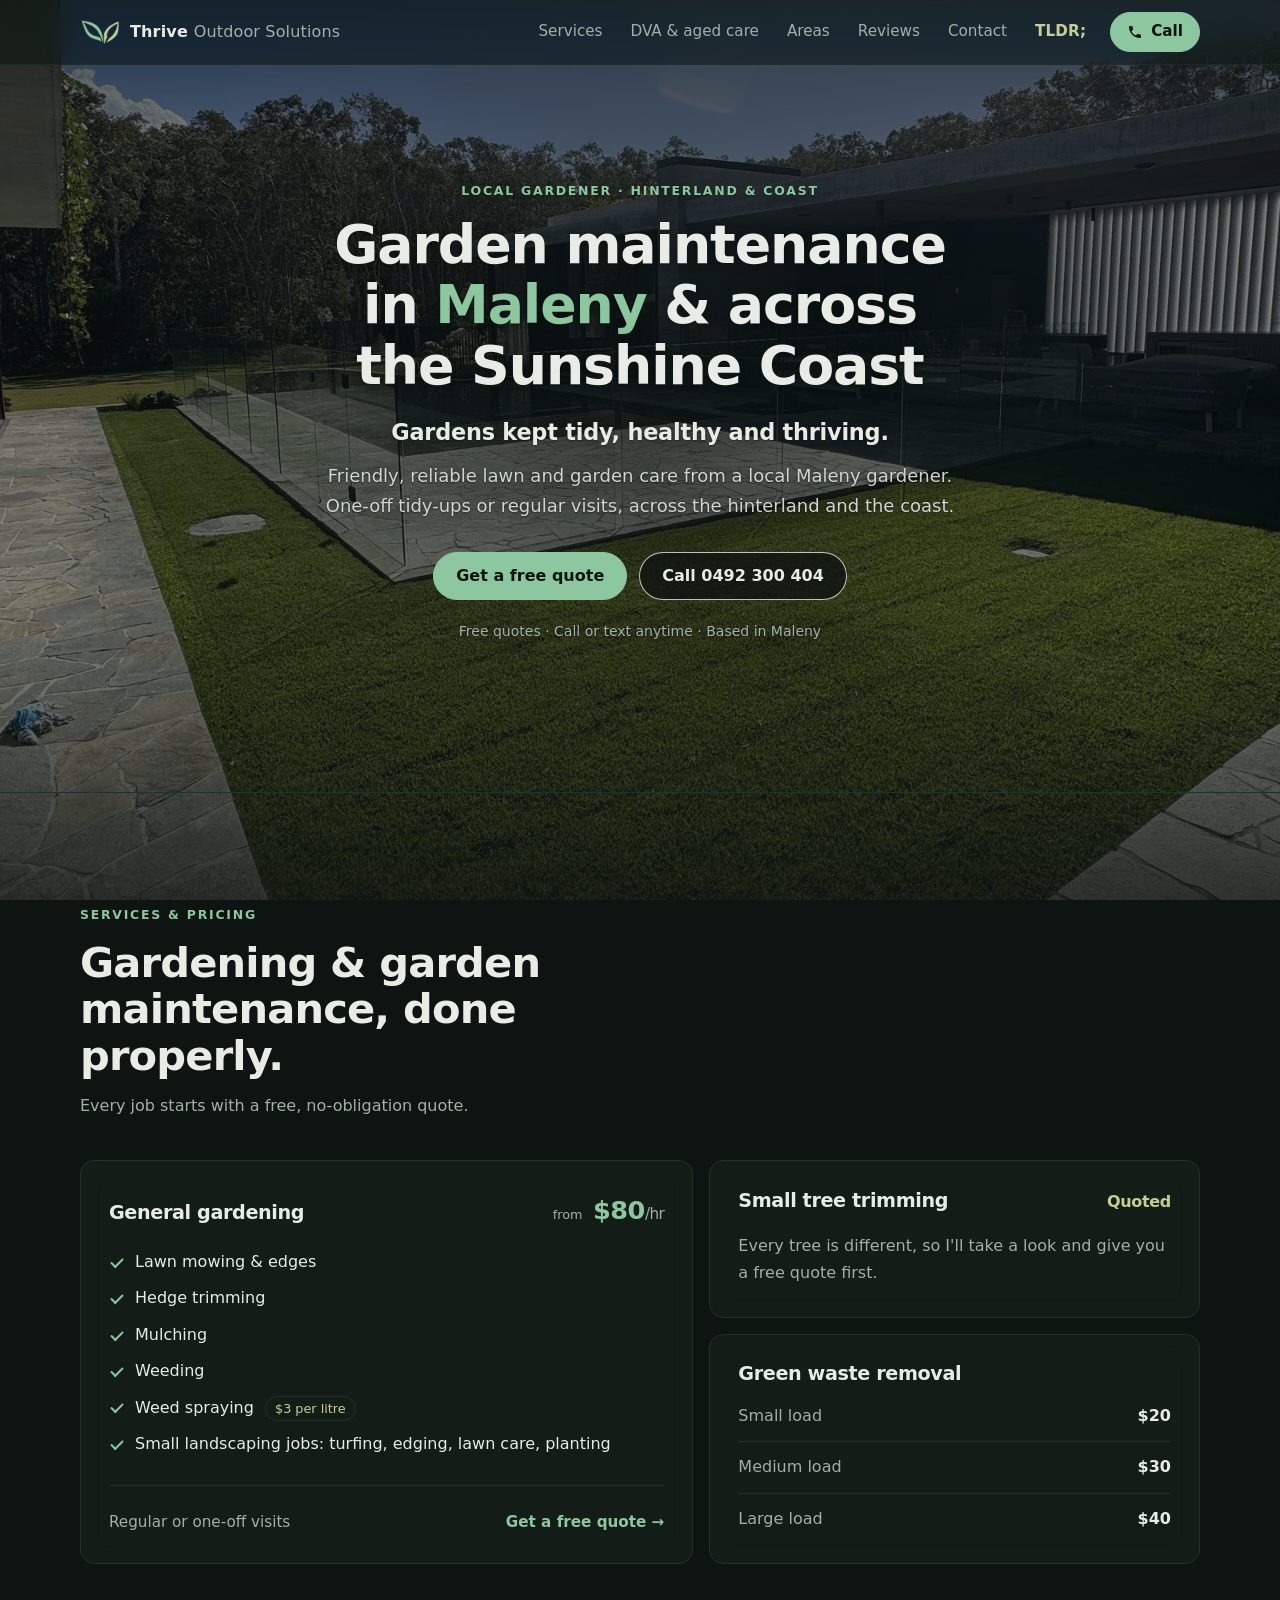
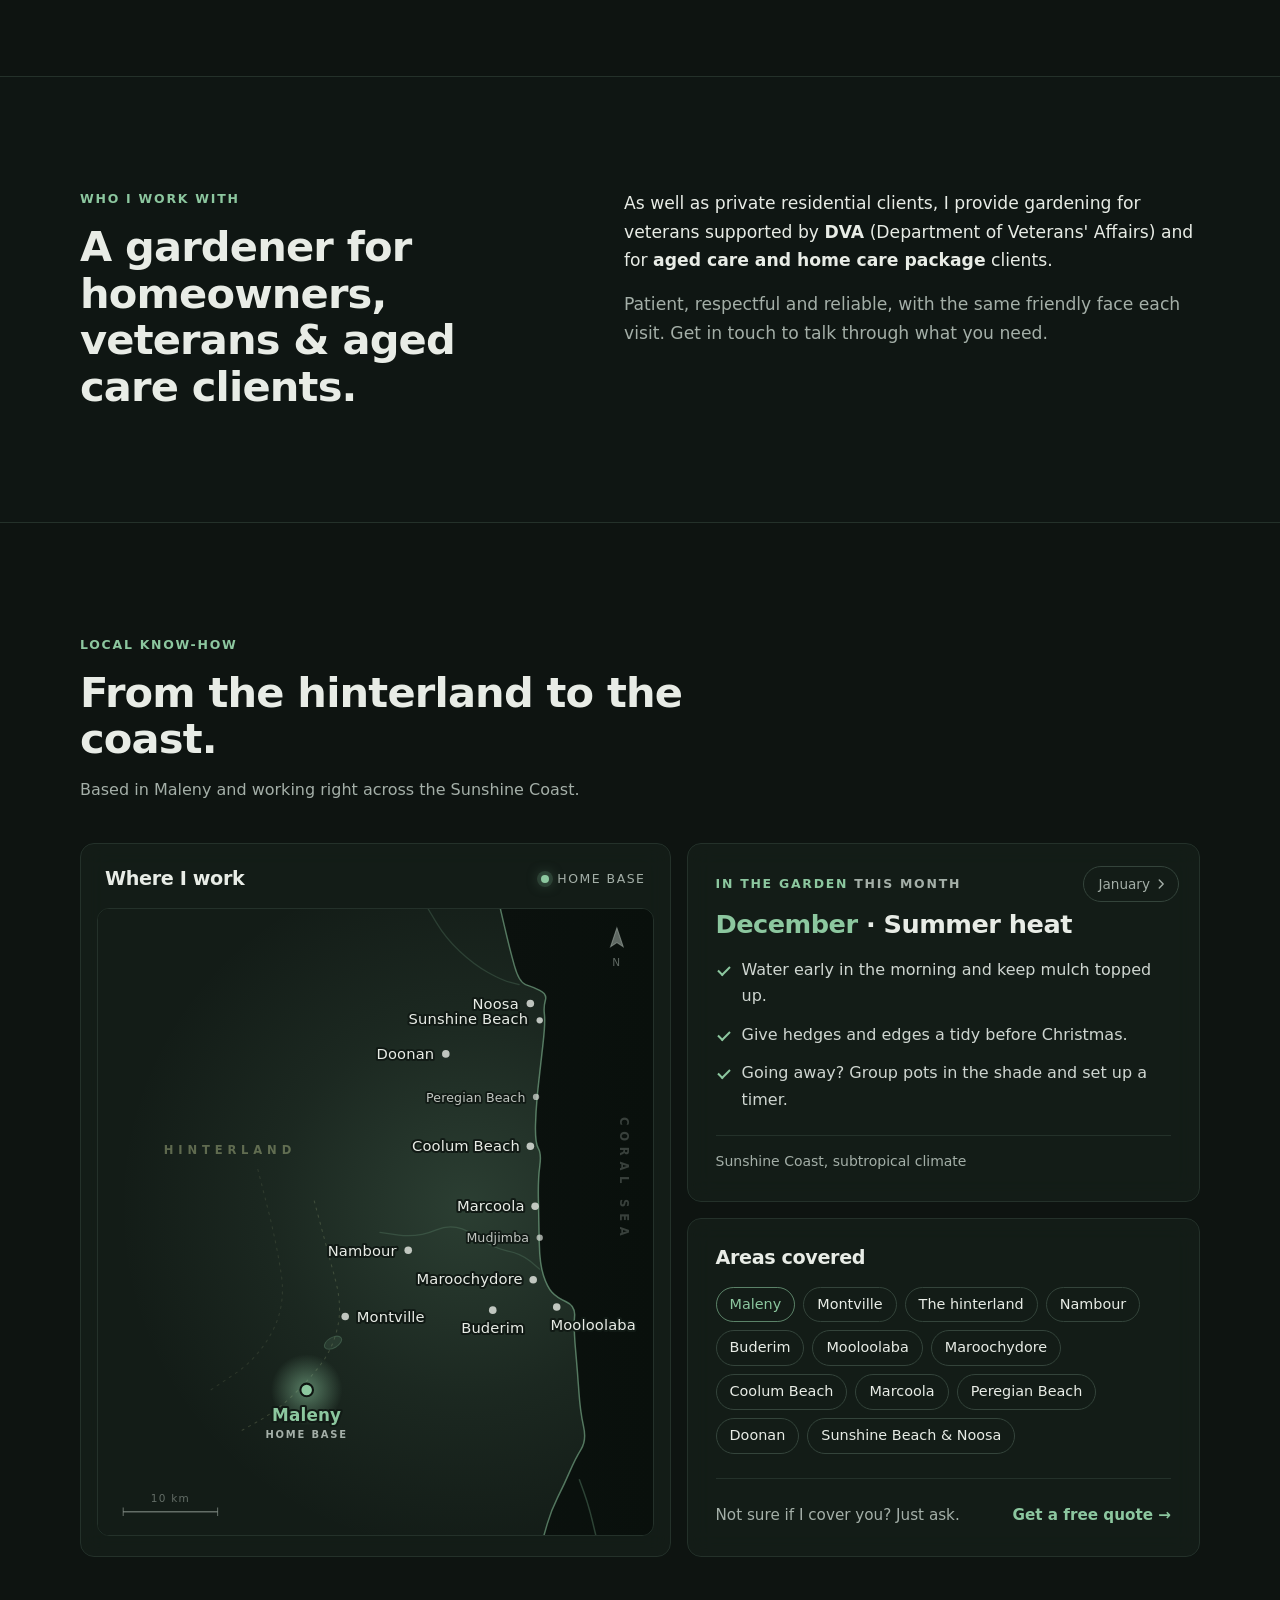
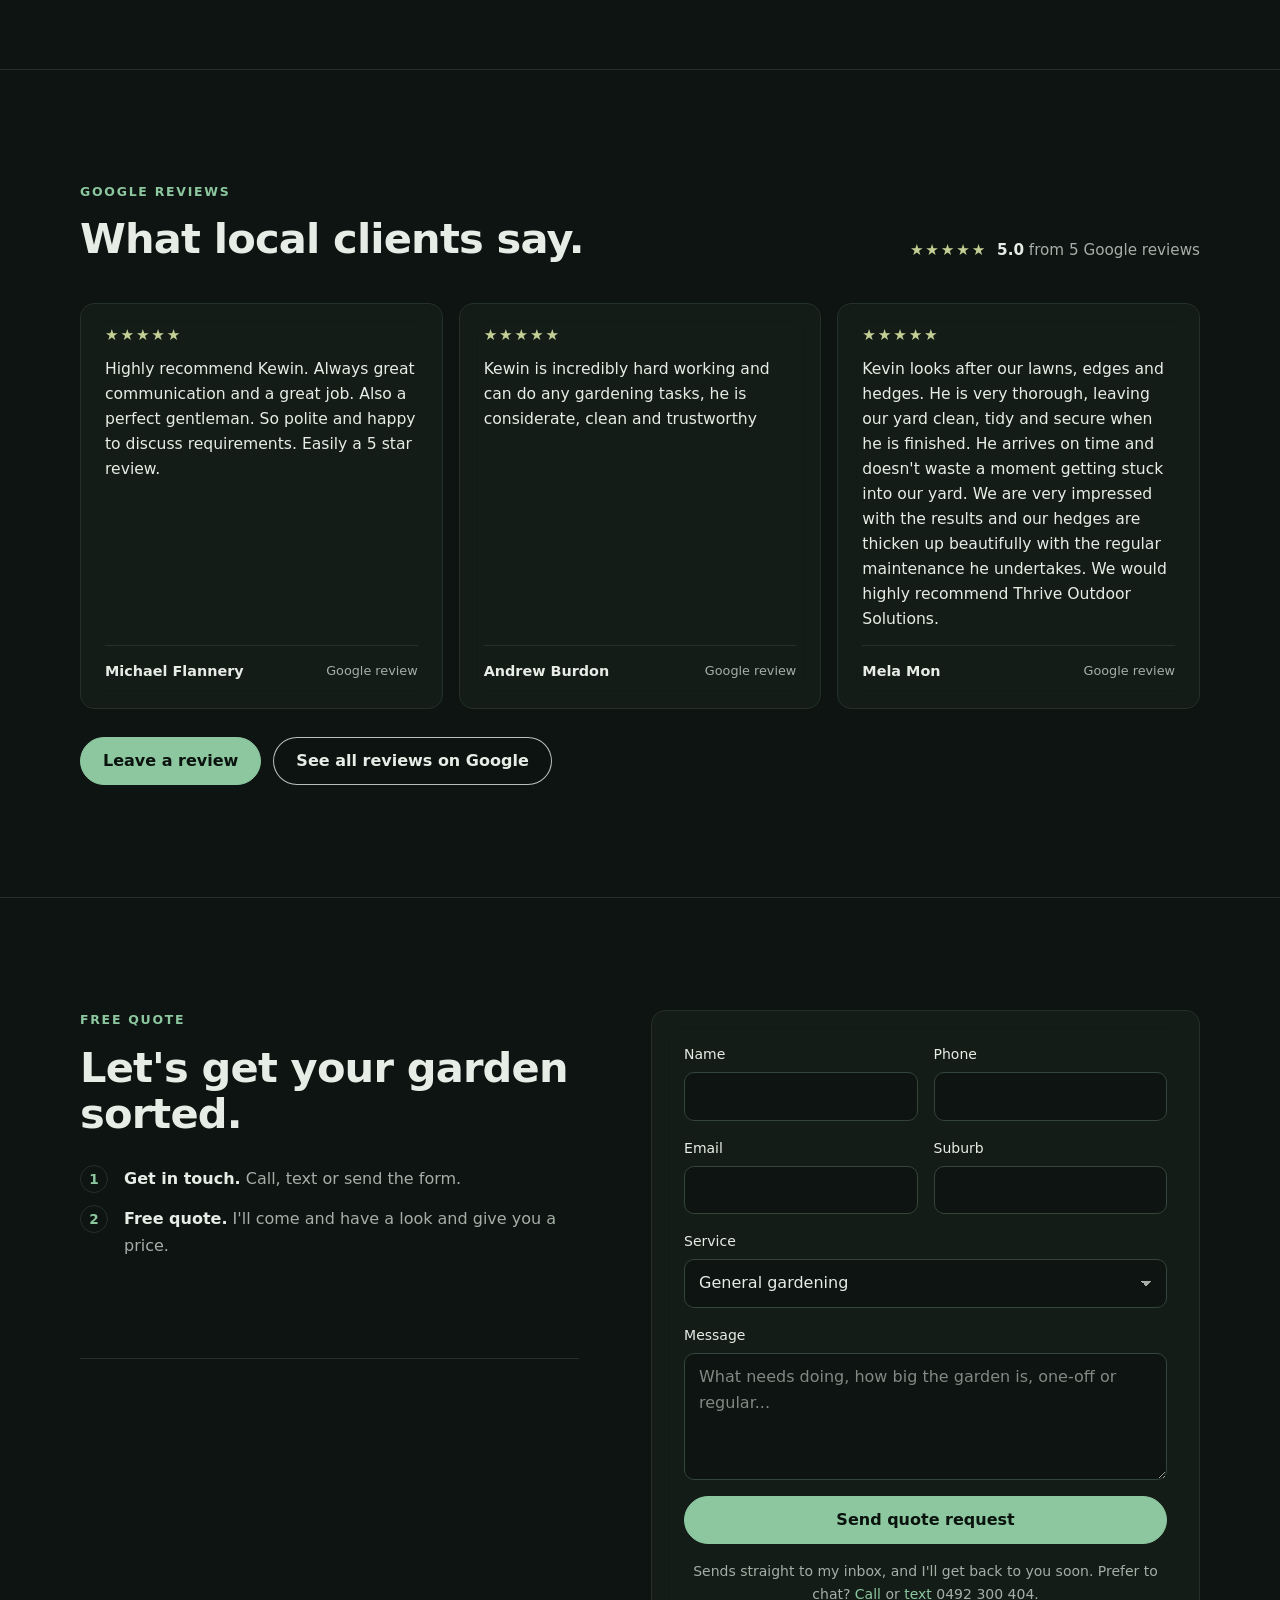
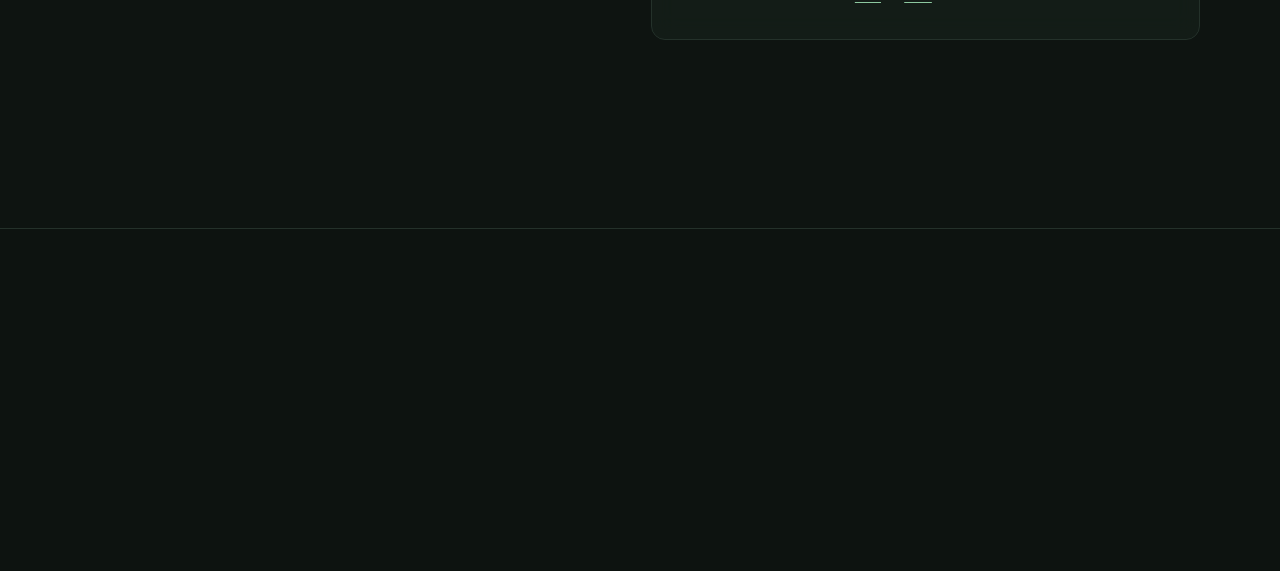
==== commit 722aff58: "v19: coastal suburbs on service map Co-authored-by: Dante <realrealdante@users.noreply.github.com>" ====
--- a/index.html
+++ b/index.html
@@ -27,7 +27,7 @@
 
   <link rel="preload" as="image" type="image/webp" media="(max-aspect-ratio: 3/4)" href="images/show-pool-p800.webp?v=13" imagesrcset="images/show-pool-p800.webp?v=13 800w, images/show-pool-p1200.webp?v=13 1200w, images/show-pool-p1600.webp?v=13 1600w" imagesizes="(max-width: 480px) 80vw, 100vw" fetchpriority="high">
   <link rel="preload" as="image" type="image/webp" media="(min-aspect-ratio: 751/1000)" href="images/show-pool-1800.webp?v=13" imagesrcset="images/show-pool-1200.webp?v=13 1200w, images/show-pool-1800.webp?v=13 1800w, images/show-pool-2400.webp?v=13 2400w" imagesizes="(max-height: 500px) 60vw, 100vw" fetchpriority="high">
-  <link rel="stylesheet" href="css/styles.css?v=18">
+  <link rel="stylesheet" href="css/styles.css?v=19">
   <style>/* v13: tiny blurred placeholder of the first photo, shown until the real one has decoded */.hero-media .slides{background:#2c3a2e url([data-uri]) 50% 50%/cover no-repeat}@media (max-aspect-ratio: 3/4){.hero-media .slides{background-image:url([data-uri])}}@media (max-aspect-ratio: 3/5){.hero-media .slides{background-size:contain;background-color:#0e1411}}</style>
   <script>(function(d){d.classList.add('js');setTimeout(function(){d.classList.add('bg-in')},6000)})(document.documentElement) /* bg-in: fail-safe so the first photo can never stay hidden */</script>
 
@@ -246,14 +246,14 @@
               <p class="map-key"><span class="key-dot" aria-hidden="true"></span>Home base</p>
             </div>
             <div class="map-wrap">
-              <svg class="map-svg" preserveAspectRatio="xMidYMid slice" viewBox="0 0 528 600" role="img" aria-labelledby="map-t map-d" focusable="false"><title id="map-t">Map of the area I cover</title><desc id="map-d">Stylised map of the Sunshine Coast. Home base is Maleny in the hinterland; coverage runs east to the coast from Noosa and Sunshine Beach in the north, through Doonan, Nambour and Montville, to Buderim and Mooloolaba in the south.</desc><defs><radialGradient id="map-cov" cx="313.2" cy="300.0" r="315" gradientUnits="userSpaceOnUse"><stop offset="0" stop-color="#8cc79f" stop-opacity=".2"/><stop offset=".55" stop-color="#8cc79f" stop-opacity=".07"/><stop offset="1" stop-color="#8cc79f" stop-opacity="0"/></radialGradient><radialGradient id="map-home" r=".5"><stop offset="0" stop-color="#8cc79f" stop-opacity=".55"/><stop offset="1" stop-color="#8cc79f" stop-opacity="0"/></radialGradient><linearGradient id="map-sea" x1="0" x2="1"><stop offset="0" stop-color="#0b110e"/><stop offset="1" stop-color="#09100c"/></linearGradient></defs><path d="M380.4 -10.0 L386.2 15.0 Q392.0 40.0 396.5 56.0 Q401.0 72.0 407.2 74.0 Q413.5 76.0 420.6 79.5 Q427.8 83.0 426.0 89.0 Q424.2 95.0 425.1 102.5 Q426.0 110.0 423.8 130.0 Q421.5 150.0 419.3 170.0 Q417.1 190.0 416.6 207.5 Q416.2 225.0 419.3 230.0 Q422.4 235.0 420.6 247.5 Q418.9 260.0 419.4 280.0 Q419.8 300.0 420.2 320.0 Q420.6 340.0 424.2 351.0 Q427.8 362.0 432.3 367.0 Q436.8 372.0 445.8 376.0 Q454.7 380.0 453.8 390.0 Q452.9 400.0 454.6 420.0 Q456.4 440.0 457.8 460.0 Q459.1 480.0 462.2 494.0 Q465.4 508.0 460.0 516.5 Q454.7 525.0 449.3 537.5 Q443.9 550.0 437.6 562.5 Q431.4 575.0 427.8 587.5 L424.2 600.0 L528.1 600.0 L528.1 0 Z" fill="url(#map-sea)"/><path d="M380.4 -10.0 L386.2 15.0 Q392.0 40.0 396.5 56.0 Q401.0 72.0 407.2 74.0 Q413.5 76.0 420.6 79.5 Q427.8 83.0 426.0 89.0 Q424.2 95.0 425.1 102.5 Q426.0 110.0 423.8 130.0 Q421.5 150.0 419.3 170.0 Q417.1 190.0 416.6 207.5 Q416.2 225.0 419.3 230.0 Q422.4 235.0 420.6 247.5 Q418.9 260.0 419.4 280.0 Q419.8 300.0 420.2 320.0 Q420.6 340.0 424.2 351.0 Q427.8 362.0 432.3 367.0 Q436.8 372.0 445.8 376.0 Q454.7 380.0 453.8 390.0 Q452.9 400.0 454.6 420.0 Q456.4 440.0 457.8 460.0 Q459.1 480.0 462.2 494.0 Q465.4 508.0 460.0 516.5 Q454.7 525.0 449.3 537.5 Q443.9 550.0 437.6 562.5 Q431.4 575.0 427.8 587.5 L424.2 600.0 L0 600.0 L0 -10.0 Z" fill="#131c17"/><path d="M380.4 -10.0 L386.2 15.0 Q392.0 40.0 396.5 56.0 Q401.0 72.0 407.2 74.0 Q413.5 76.0 420.6 79.5 Q427.8 83.0 426.0 89.0 Q424.2 95.0 425.1 102.5 Q426.0 110.0 423.8 130.0 Q421.5 150.0 419.3 170.0 Q417.1 190.0 416.6 207.5 Q416.2 225.0 419.3 230.0 Q422.4 235.0 420.6 247.5 Q418.9 260.0 419.4 280.0 Q419.8 300.0 420.2 320.0 Q420.6 340.0 424.2 351.0 Q427.8 362.0 432.3 367.0 Q436.8 372.0 445.8 376.0 Q454.7 380.0 453.8 390.0 Q452.9 400.0 454.6 420.0 Q456.4 440.0 457.8 460.0 Q459.1 480.0 462.2 494.0 Q465.4 508.0 460.0 516.5 Q454.7 525.0 449.3 537.5 Q443.9 550.0 437.6 562.5 Q431.4 575.0 427.8 587.5 L424.2 600.0 L0 600.0 L0 -10.0 Z" fill="url(#map-cov)"/><g fill="none" stroke-linecap="round"><path class="map-ridge" d="M205.9 280.0 L212.6 305.0 Q219.3 330.0 226.0 355.0 Q232.7 380.0 228.2 400.0 Q223.8 420.0 212.6 435.0 Q201.4 450.0 185.7 465.0 Q170.0 480.0 152.2 490.0 L134.3 500.0"/><path class="map-ridge map-ridge-2" d="M152.2 250.0 L161.1 285.0 Q170.0 320.0 174.5 350.0 Q179.0 380.0 165.6 405.0 Q152.2 430.0 129.8 445.0 L107.4 460.0"/><path class="map-river" d="M268.5 310.0 L286.4 312.5 Q304.3 315.0 322.2 307.5 Q340.1 300.0 358.0 312.5 Q375.9 325.0 389.4 327.5 Q402.8 330.0 411.7 337.5 L420.6 345.0"/><path class="map-river" d="M313.2 0.0 L322.2 15.0 Q331.2 30.0 344.6 42.5 Q358.0 55.0 371.4 62.5 Q384.9 70.0 392.9 72.0 L401.0 74.0"/></g><ellipse class="map-lake" cx="223.8" cy="415.0" rx="9" ry="5" transform="rotate(-30 223.8 415.0)"/><path class="map-coast" d="M380.4 -10.0 L386.2 15.0 Q392.0 40.0 396.5 56.0 Q401.0 72.0 407.2 74.0 Q413.5 76.0 420.6 79.5 Q427.8 83.0 426.0 89.0 Q424.2 95.0 425.1 102.5 Q426.0 110.0 423.8 130.0 Q421.5 150.0 419.3 170.0 Q417.1 190.0 416.6 207.5 Q416.2 225.0 419.3 230.0 Q422.4 235.0 420.6 247.5 Q418.9 260.0 419.4 280.0 Q419.8 300.0 420.2 320.0 Q420.6 340.0 424.2 351.0 Q427.8 362.0 432.3 367.0 Q436.8 372.0 445.8 376.0 Q454.7 380.0 453.8 390.0 Q452.9 400.0 454.6 420.0 Q456.4 440.0 457.8 460.0 Q459.1 480.0 462.2 494.0 Q465.4 508.0 460.0 516.5 Q454.7 525.0 449.3 537.5 Q443.9 550.0 437.6 562.5 Q431.4 575.0 427.8 587.5 L424.2 600.0"/><path class="map-coast map-bribie" d="M458.2 545.0 L462.7 557.5 Q467.2 570.0 470.8 585.0 L474.4 600.0"/><text class="map-region" x="62.6" y="235.0">HINTERLAND</text><text class="map-sea-label" transform="translate(496.7 200.0) rotate(90)">CORAL SEA</text><circle class="map-dot" cx="235.4" cy="390.0" r="3.6"/><text class="map-label" x="246.4" y="395.0" text-anchor="start">Montville</text><circle class="map-dot" cx="295.4" cy="327.0" r="3.6"/><text class="map-label" x="306.4" y="332.0" text-anchor="start">Nambour</text><circle class="map-dot" cx="375.9" cy="384.0" r="3.6"/><text class="map-label" x="375.9" y="406.0" text-anchor="middle">Buderim</text><circle class="map-dot" cx="436.8" cy="381.0" r="3.6"/><text class="map-label" x="428.8" y="371.0" text-anchor="end">Mooloolaba</text><circle class="map-dot" cx="331.2" cy="140.0" r="3.6"/><text class="map-label" x="320.2" y="145.0" text-anchor="end">Doonan</text><circle class="map-dot" cx="411.7" cy="92.0" r="3.6"/><text class="map-label" x="400.7" y="97.0" text-anchor="end">Noosa</text><circle class="map-dot" cx="420.6" cy="108.0" r="3"/><text class="map-label" x="409.6" y="112.0" text-anchor="end">Sunshine Beach</text><g class="map-home"><circle cx="198.7" cy="460.0" r="34" fill="url(#map-home)" class="map-halo"/><circle class="map-pulse" cx="198.7" cy="460.0" r="9"/><circle class="map-pulse map-pulse-2" cx="198.7" cy="460.0" r="9"/><circle class="map-core" cx="198.7" cy="460.0" r="6"/></g><text class="map-label map-label-home" x="198.7" y="490.0" text-anchor="middle">Maleny</text><text class="map-sub" x="198.7" y="506.0" text-anchor="middle">HOME BASE</text><g class="map-ui" transform="translate(494.1 34)"><path d="M0 -14 L6 4 L0 0 L-6 4 Z"/><text y="22" text-anchor="middle">N</text></g><g class="map-ui" transform="translate(24 576.0)"><path d="M0 0 H89.9" stroke-width="1.5"/><path d="M0 -4 V4 M89.9 -4 V4"/><text x="45.0" y="-9" text-anchor="middle">10 km</text></g></svg>
+              <svg class="map-svg" preserveAspectRatio="xMidYMid slice" viewBox="0 0 528 600" role="img" aria-labelledby="map-t map-d" focusable="false"><title id="map-t">Map of the area I cover</title><desc id="map-d">Stylised map of the Sunshine Coast. Home base is Maleny in the hinterland; coverage runs east to the coast and takes in the whole coastal strip, from Noosa and Sunshine Beach in the north through Peregian Beach, Coolum Beach, Marcoola, Mudjimba and Maroochydore to Mooloolaba in the south, plus Doonan, Nambour, Montville and Buderim inland.</desc><defs><radialGradient id="map-cov" cx="350.0" cy="285.0" r="330" gradientUnits="userSpaceOnUse"><stop offset="0" stop-color="#8cc79f" stop-opacity=".2"/><stop offset=".55" stop-color="#8cc79f" stop-opacity=".07"/><stop offset="1" stop-color="#8cc79f" stop-opacity="0"/></radialGradient><radialGradient id="map-home" r=".5"><stop offset="0" stop-color="#8cc79f" stop-opacity=".55"/><stop offset="1" stop-color="#8cc79f" stop-opacity="0"/></radialGradient><linearGradient id="map-sea" x1="0" x2="1"><stop offset="0" stop-color="#0b110e"/><stop offset="1" stop-color="#09100c"/></linearGradient></defs><path d="M380.4 -10.0 L386.2 15.0 Q392.0 40.0 396.5 56.0 Q401.0 72.0 407.2 74.0 Q413.5 76.0 420.6 79.5 Q427.8 83.0 426.0 89.0 Q424.2 95.0 425.1 102.5 Q426.0 110.0 423.8 130.0 Q421.5 150.0 419.3 170.0 Q417.1 190.0 416.6 207.5 Q416.2 225.0 419.3 230.0 Q422.4 235.0 420.6 247.5 Q418.9 260.0 419.4 280.0 Q419.8 300.0 420.2 320.0 Q420.6 340.0 424.2 351.0 Q427.8 362.0 432.3 367.0 Q436.8 372.0 445.8 376.0 Q454.7 380.0 453.8 390.0 Q452.9 400.0 454.6 420.0 Q456.4 440.0 457.8 460.0 Q459.1 480.0 462.2 494.0 Q465.4 508.0 460.0 516.5 Q454.7 525.0 449.3 537.5 Q443.9 550.0 437.6 562.5 Q431.4 575.0 427.8 587.5 L424.2 600.0 L528.1 600.0 L528.1 0 Z" fill="url(#map-sea)"/><path d="M380.4 -10.0 L386.2 15.0 Q392.0 40.0 396.5 56.0 Q401.0 72.0 407.2 74.0 Q413.5 76.0 420.6 79.5 Q427.8 83.0 426.0 89.0 Q424.2 95.0 425.1 102.5 Q426.0 110.0 423.8 130.0 Q421.5 150.0 419.3 170.0 Q417.1 190.0 416.6 207.5 Q416.2 225.0 419.3 230.0 Q422.4 235.0 420.6 247.5 Q418.9 260.0 419.4 280.0 Q419.8 300.0 420.2 320.0 Q420.6 340.0 424.2 351.0 Q427.8 362.0 432.3 367.0 Q436.8 372.0 445.8 376.0 Q454.7 380.0 453.8 390.0 Q452.9 400.0 454.6 420.0 Q456.4 440.0 457.8 460.0 Q459.1 480.0 462.2 494.0 Q465.4 508.0 460.0 516.5 Q454.7 525.0 449.3 537.5 Q443.9 550.0 437.6 562.5 Q431.4 575.0 427.8 587.5 L424.2 600.0 L0 600.0 L0 -10.0 Z" fill="#131c17"/><path d="M380.4 -10.0 L386.2 15.0 Q392.0 40.0 396.5 56.0 Q401.0 72.0 407.2 74.0 Q413.5 76.0 420.6 79.5 Q427.8 83.0 426.0 89.0 Q424.2 95.0 425.1 102.5 Q426.0 110.0 423.8 130.0 Q421.5 150.0 419.3 170.0 Q417.1 190.0 416.6 207.5 Q416.2 225.0 419.3 230.0 Q422.4 235.0 420.6 247.5 Q418.9 260.0 419.4 280.0 Q419.8 300.0 420.2 320.0 Q420.6 340.0 424.2 351.0 Q427.8 362.0 432.3 367.0 Q436.8 372.0 445.8 376.0 Q454.7 380.0 453.8 390.0 Q452.9 400.0 454.6 420.0 Q456.4 440.0 457.8 460.0 Q459.1 480.0 462.2 494.0 Q465.4 508.0 460.0 516.5 Q454.7 525.0 449.3 537.5 Q443.9 550.0 437.6 562.5 Q431.4 575.0 427.8 587.5 L424.2 600.0 L0 600.0 L0 -10.0 Z" fill="url(#map-cov)"/><g fill="none" stroke-linecap="round"><path class="map-ridge" d="M205.9 280.0 L212.6 305.0 Q219.3 330.0 226.0 355.0 Q232.7 380.0 228.2 400.0 Q223.8 420.0 212.6 435.0 Q201.4 450.0 185.7 465.0 Q170.0 480.0 152.2 490.0 L134.3 500.0"/><path class="map-ridge map-ridge-2" d="M152.2 250.0 L161.1 285.0 Q170.0 320.0 174.5 350.0 Q179.0 380.0 165.6 405.0 Q152.2 430.0 129.8 445.0 L107.4 460.0"/><path class="map-river" d="M268.5 310.0 L286.4 312.5 Q304.3 315.0 322.2 307.5 Q340.1 300.0 358.0 312.5 Q375.9 325.0 389.4 327.5 Q402.8 330.0 411.7 337.5 L420.6 345.0"/><path class="map-river" d="M313.2 0.0 L322.2 15.0 Q331.2 30.0 344.6 42.5 Q358.0 55.0 371.4 62.5 Q384.9 70.0 392.9 72.0 L401.0 74.0"/></g><ellipse class="map-lake" cx="223.8" cy="415.0" rx="9" ry="5" transform="rotate(-30 223.8 415.0)"/><path class="map-coast" d="M380.4 -10.0 L386.2 15.0 Q392.0 40.0 396.5 56.0 Q401.0 72.0 407.2 74.0 Q413.5 76.0 420.6 79.5 Q427.8 83.0 426.0 89.0 Q424.2 95.0 425.1 102.5 Q426.0 110.0 423.8 130.0 Q421.5 150.0 419.3 170.0 Q417.1 190.0 416.6 207.5 Q416.2 225.0 419.3 230.0 Q422.4 235.0 420.6 247.5 Q418.9 260.0 419.4 280.0 Q419.8 300.0 420.2 320.0 Q420.6 340.0 424.2 351.0 Q427.8 362.0 432.3 367.0 Q436.8 372.0 445.8 376.0 Q454.7 380.0 453.8 390.0 Q452.9 400.0 454.6 420.0 Q456.4 440.0 457.8 460.0 Q459.1 480.0 462.2 494.0 Q465.4 508.0 460.0 516.5 Q454.7 525.0 449.3 537.5 Q443.9 550.0 437.6 562.5 Q431.4 575.0 427.8 587.5 L424.2 600.0"/><path class="map-coast map-bribie" d="M458.2 545.0 L462.7 557.5 Q467.2 570.0 470.8 585.0 L474.4 600.0"/><text class="map-region" x="62.6" y="235.0">HINTERLAND</text><text class="map-sea-label" transform="translate(496.7 200.0) rotate(90)">CORAL SEA</text><circle class="map-dot" cx="235.4" cy="390.0" r="3.6"/><text class="map-label" x="246.4" y="395.0" text-anchor="start">Montville</text><circle class="map-dot" cx="295.4" cy="327.0" r="3.6"/><text class="map-label" x="284.4" y="332.0" text-anchor="end">Nambour</text><circle class="map-dot" cx="375.9" cy="384.0" r="3.6"/><text class="map-label" x="375.9" y="406.0" text-anchor="middle">Buderim</text><circle class="map-dot" cx="436.8" cy="381.0" r="3.6"/><text class="map-label" x="430.8" y="403.0" text-anchor="start">Mooloolaba</text><circle class="map-dot" cx="331.2" cy="140.0" r="3.6"/><text class="map-label" x="320.2" y="145.0" text-anchor="end">Doonan</text><circle class="map-dot" cx="411.7" cy="92.0" r="3.6"/><text class="map-label" x="400.7" y="97.0" text-anchor="end">Noosa</text><circle class="map-dot" cx="420.6" cy="108.0" r="3"/><text class="map-label" x="409.6" y="112.0" text-anchor="end">Sunshine Beach</text><circle class="map-dot map-dot-sm" cx="417.1" cy="181.0" r="3"/><text class="map-label map-label-sm" x="407.1" y="185.5" text-anchor="end">Peregian Beach</text><circle class="map-dot" cx="411.7" cy="228.0" r="3.6"/><text class="map-label" x="401.7" y="232.5" text-anchor="end">Coolum Beach</text><circle class="map-dot" cx="416.2" cy="285.0" r="3.6"/><text class="map-label" x="406.2" y="289.5" text-anchor="end">Marcoola</text><circle class="map-dot map-dot-sm" cx="420.6" cy="315.0" r="3"/><text class="map-label map-label-sm" x="410.6" y="319.5" text-anchor="end">Mudjimba</text><circle class="map-dot" cx="414.4" cy="355.0" r="3.6"/><text class="map-label" x="404.4" y="359.5" text-anchor="end">Maroochydore</text><g class="map-home"><circle cx="198.7" cy="460.0" r="34" fill="url(#map-home)" class="map-halo"/><circle class="map-pulse" cx="198.7" cy="460.0" r="9"/><circle class="map-pulse map-pulse-2" cx="198.7" cy="460.0" r="9"/><circle class="map-core" cx="198.7" cy="460.0" r="6"/></g><text class="map-label map-label-home" x="198.7" y="490.0" text-anchor="middle">Maleny</text><text class="map-sub" x="198.7" y="506.0" text-anchor="middle">HOME BASE</text><g class="map-ui" transform="translate(494.1 34)"><path d="M0 -14 L6 4 L0 0 L-6 4 Z"/><text y="22" text-anchor="middle">N</text></g><g class="map-ui" transform="translate(24 576.0)"><path d="M0 0 H89.9" stroke-width="1.5"/><path d="M0 -4 V4 M89.9 -4 V4"/><text x="45.0" y="-9" text-anchor="middle">10 km</text></g></svg>
             </div>
           </article>
 
           <article class="service areas-card" aria-labelledby="areas-title">
             <h3 id="areas-title">Areas covered</h3>
             <ul class="area-tags">
-              <li class="is-home">Maleny</li><li>Montville</li><li>The hinterland</li><li>Nambour</li><li>Buderim</li><li>Mooloolaba</li><li>Doonan</li><li>Sunshine Beach &amp; Noosa</li>
+              <li class="is-home">Maleny</li><li>Montville</li><li>The hinterland</li><li>Nambour</li><li>Buderim</li><li>Mooloolaba</li><li>Maroochydore</li><li>Coolum Beach</li><li>Marcoola</li><li>Peregian Beach</li><li>Doonan</li><li>Sunshine Beach &amp; Noosa</li>
             </ul>
             <p class="service-foot"><span class="muted">Not sure if I cover you? Just ask.</span><a href="#quote">Get a free quote &rarr;</a></p>
           </article>
--- a/css/styles.css
+++ b/css/styles.css
@@ -668,3 +668,6 @@
 /* v18: "Areas" nav item - keep every label on one line and tighten spacing on small desktops/tablet landscape */
 .nav a { white-space: nowrap; }
 @media (min-width: 900px) and (max-width: 1099px) { .nav { gap: 18px; } .header-inner { gap: 16px; } }
+/* v19: minor coastal suburbs - smaller labels and dots */
+.map-label-sm { font-size: 12px; font-weight: 450; fill-opacity: .82; stroke-width: 3.5px; }
+.map-dot-sm { fill-opacity: .65; }
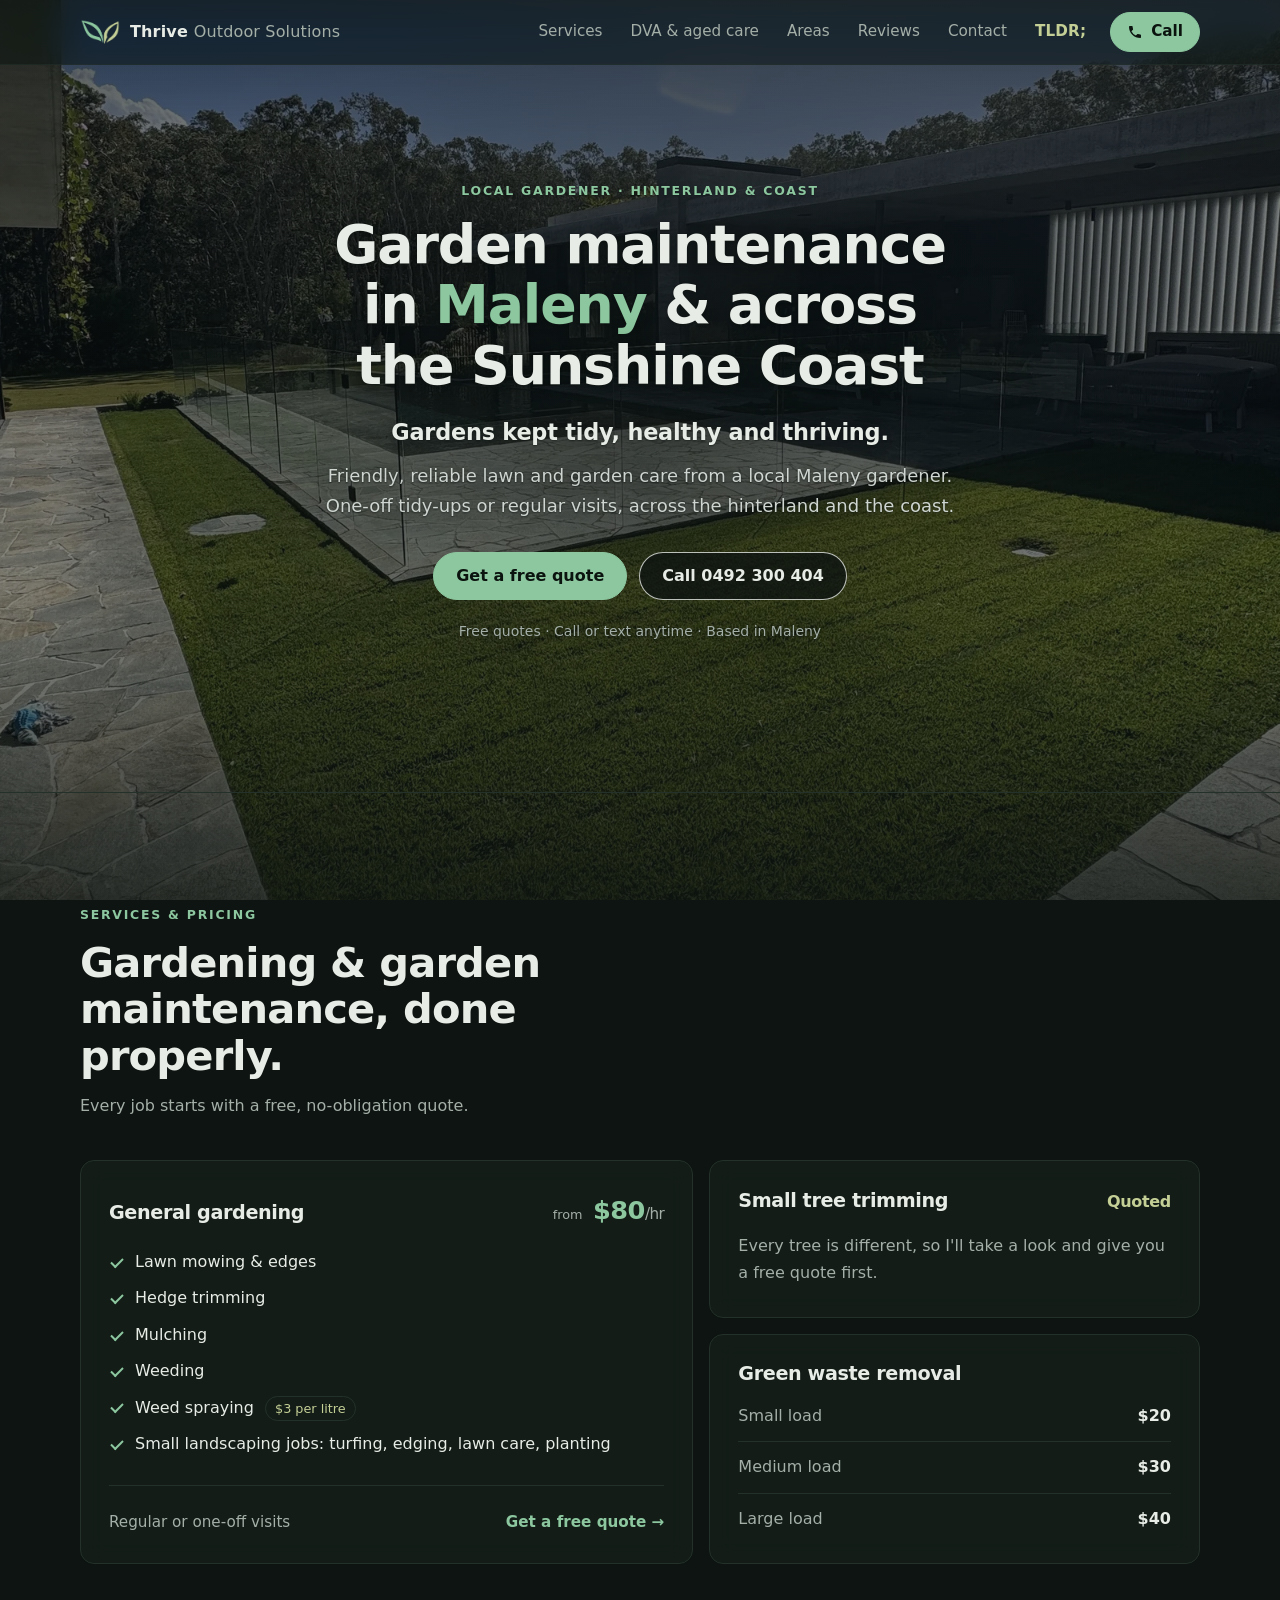
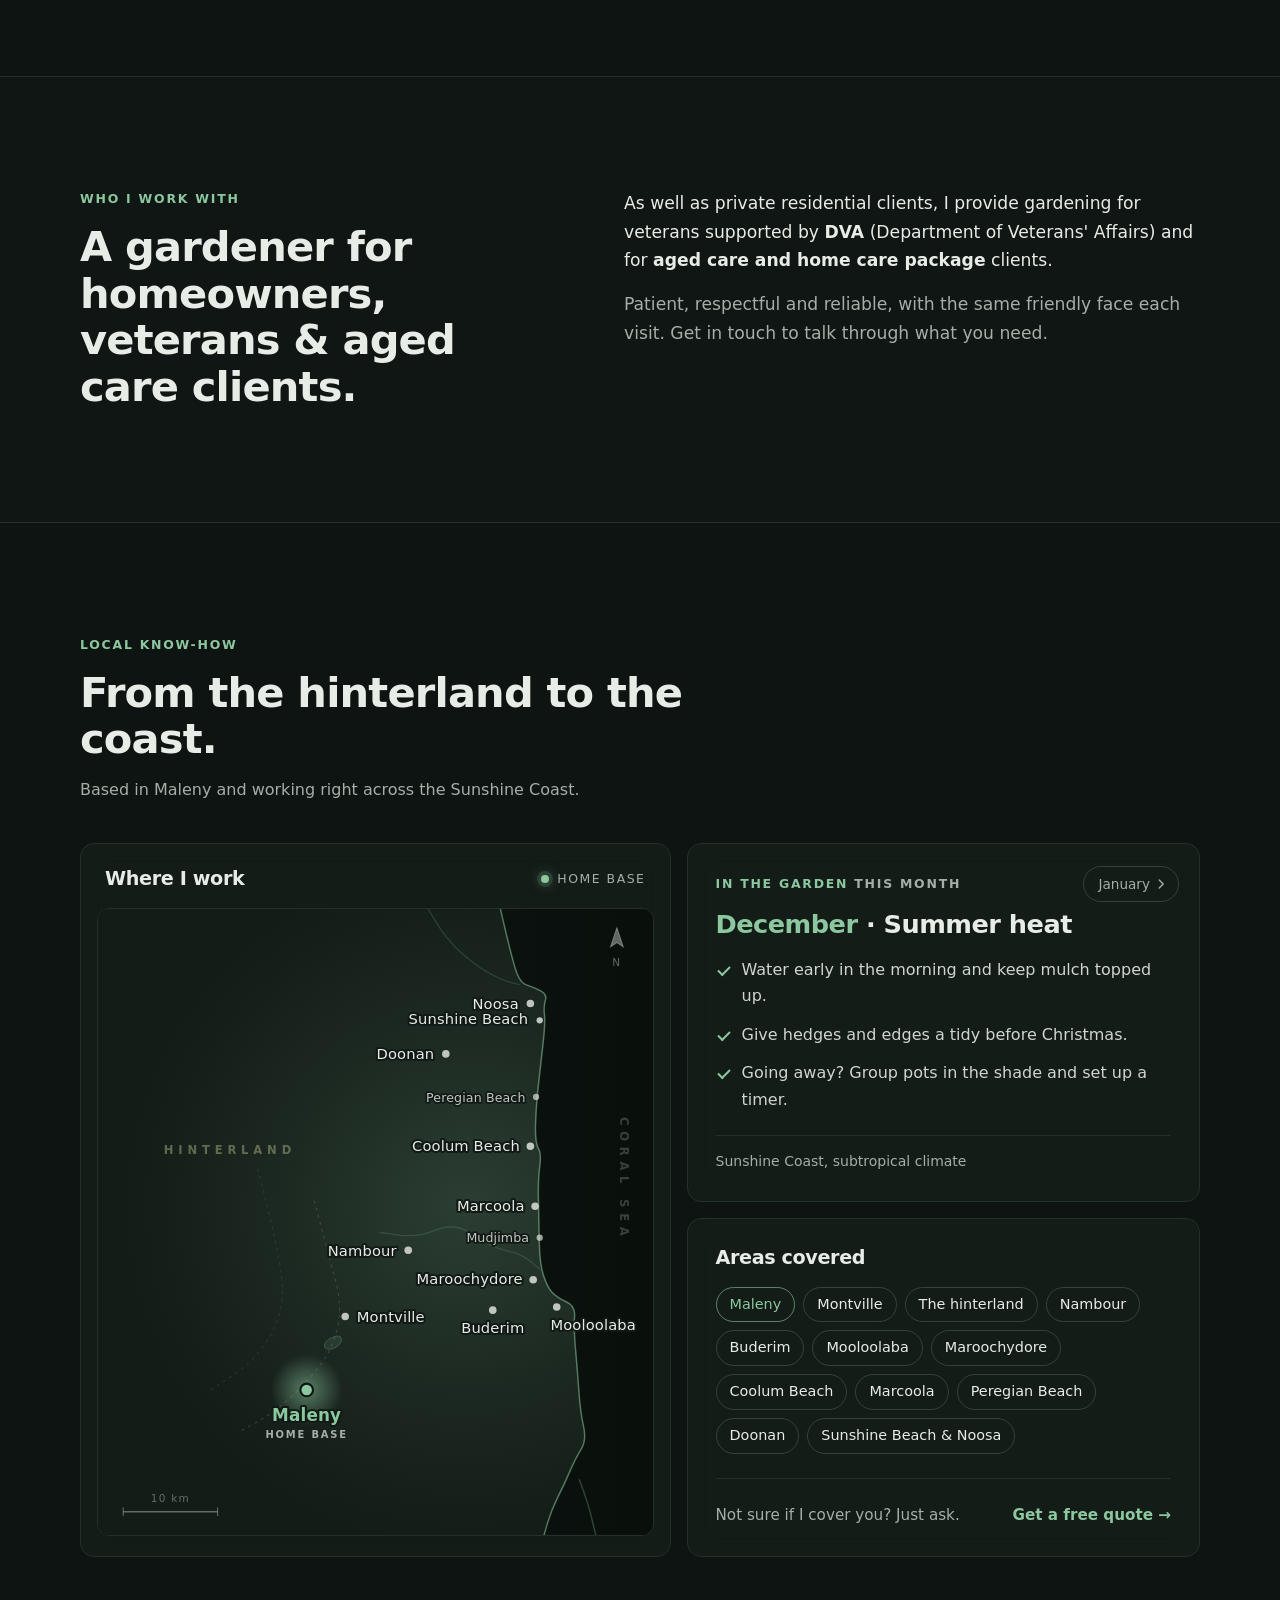
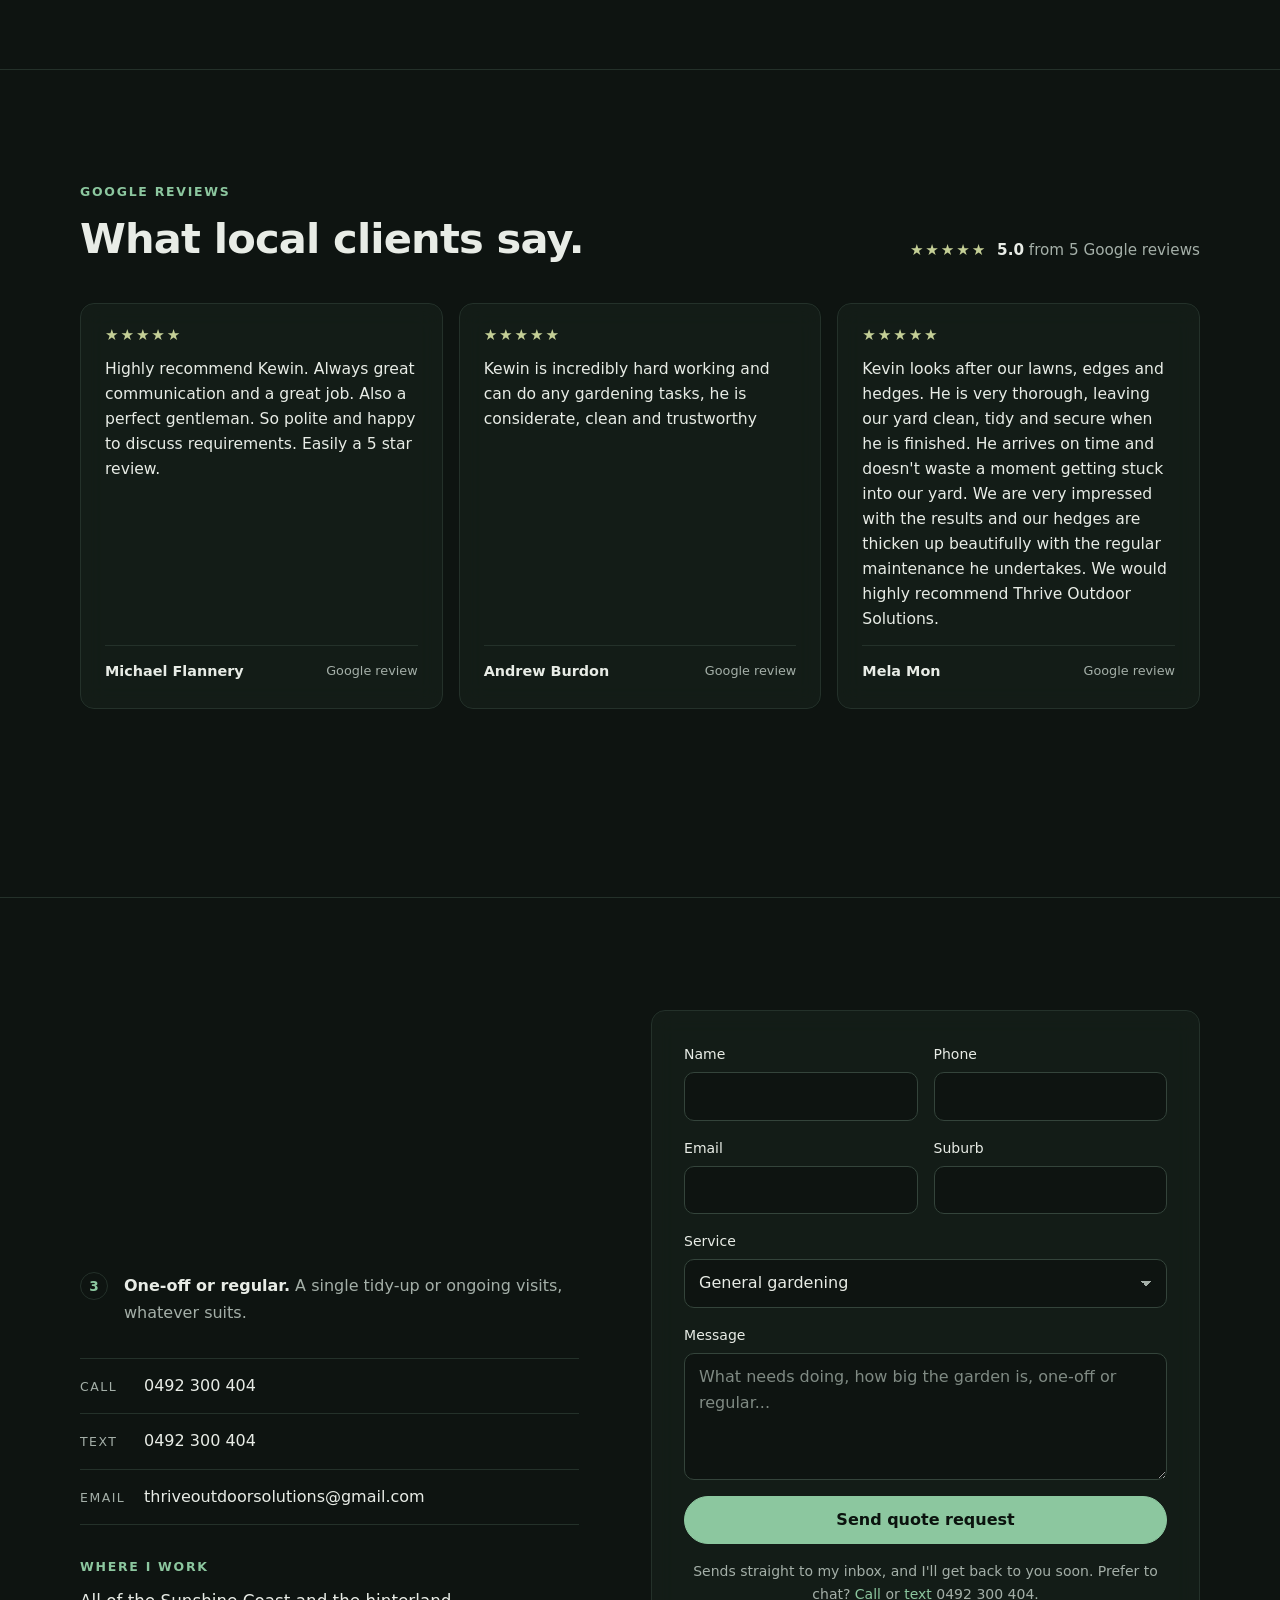
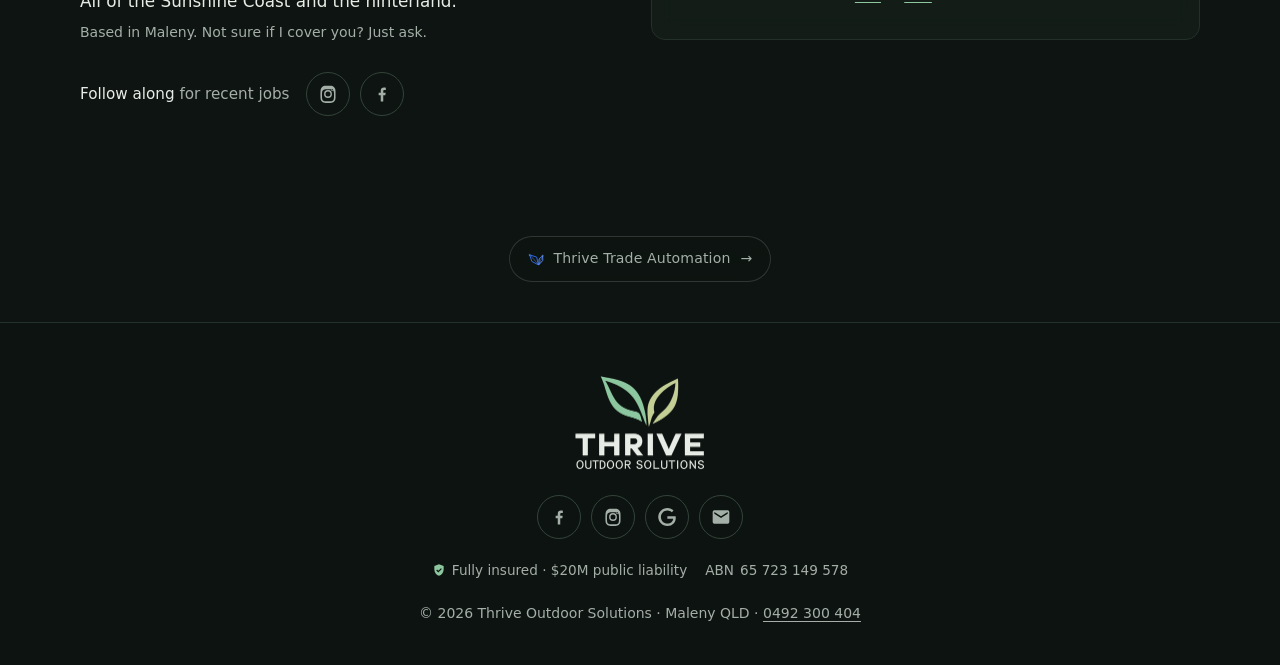
==== commit 0d97fbbc: "v20: Thrive Trade Automation sister pill Co-authored-by: Dante <realrealdante@users.noreply.github.c" ====
--- a/index.html
+++ b/index.html
@@ -27,7 +27,7 @@
 
   <link rel="preload" as="image" type="image/webp" media="(max-aspect-ratio: 3/4)" href="images/show-pool-p800.webp?v=13" imagesrcset="images/show-pool-p800.webp?v=13 800w, images/show-pool-p1200.webp?v=13 1200w, images/show-pool-p1600.webp?v=13 1600w" imagesizes="(max-width: 480px) 80vw, 100vw" fetchpriority="high">
   <link rel="preload" as="image" type="image/webp" media="(min-aspect-ratio: 751/1000)" href="images/show-pool-1800.webp?v=13" imagesrcset="images/show-pool-1200.webp?v=13 1200w, images/show-pool-1800.webp?v=13 1800w, images/show-pool-2400.webp?v=13 2400w" imagesizes="(max-height: 500px) 60vw, 100vw" fetchpriority="high">
-  <link rel="stylesheet" href="css/styles.css?v=19">
+  <link rel="stylesheet" href="css/styles.css?v=20">
   <style>/* v13: tiny blurred placeholder of the first photo, shown until the real one has decoded */.hero-media .slides{background:#2c3a2e url([data-uri]) 50% 50%/cover no-repeat}@media (max-aspect-ratio: 3/4){.hero-media .slides{background-image:url([data-uri])}}@media (max-aspect-ratio: 3/5){.hero-media .slides{background-size:contain;background-color:#0e1411}}</style>
   <script>(function(d){d.classList.add('js');setTimeout(function(){d.classList.add('bg-in')},6000)})(document.documentElement) /* bg-in: fail-safe so the first photo can never stay hidden */</script>
 
@@ -414,6 +414,9 @@
     </section>
   </main>
 
+  <div class="sister-wrap">
+    <a class="sister-pill" href="https://www.ttautomation.com.au/" rel="noopener"><svg class="sister-icon" aria-hidden="true" width="16" height="14" xmlns="http://www.w3.org/2000/svg" viewBox="20 -110 960 830"><g transform="translate(0,0)"><path d="M120 60 L540 190 L645 660 L250 450 Z" fill="none" stroke="#2f6ff0" stroke-width="56" stroke-linejoin="round"/><path d="M900 110 L905 390 L665 660 L690 300 Z" fill="none" stroke="#5b8cff" stroke-width="56" stroke-linejoin="round"/><path d="M610 600 L215 150" stroke="#8fb2ff" stroke-width="22" stroke-linecap="round"/><path d="M690 600 L855 230" stroke="#8fb2ff" stroke-width="22" stroke-linecap="round"/><circle cx="120" cy="60" r="40" fill="none" stroke="#8fb2ff" stroke-width="22"/><circle cx="900" cy="110" r="40" fill="none" stroke="#8fb2ff" stroke-width="22"/></g></svg><span>Thrive Trade Automation</span><span class="sister-arrow" aria-hidden="true">&rarr;</span></a>
+  </div>
   <footer class="site-footer">
     <div class="wrap footer-inner">
       <img class="footer-logo" src="images/logo-full-dark.png" width="140" height="104" alt="Thrive Outdoor Solutions">
--- a/css/styles.css
+++ b/css/styles.css
@@ -671,3 +671,12 @@
 /* v19: minor coastal suburbs - smaller labels and dots */
 .map-label-sm { font-size: 12px; font-weight: 450; fill-opacity: .82; stroke-width: 3.5px; }
 .map-dot-sm { fill-opacity: .65; }
+
+.sister-wrap { display: flex; justify-content: center; padding: 8px 20px 40px; }
+.sister-pill { display: inline-flex; align-items: center; gap: 10px; padding: 10px 18px; border: 1px solid rgba(232,236,230,.16); border-radius: 999px; background: rgba(14,20,17,.55); -webkit-backdrop-filter: blur(12px); backdrop-filter: blur(12px); color: var(--muted); font-size: .88rem; text-decoration: none; letter-spacing: .01em; transition: color .25s ease, border-color .25s ease, transform .25s cubic-bezier(.2,.8,.2,1), background .25s ease; }
+.sister-pill:hover, .sister-pill:focus-visible { color: #e8ece6; border-color: rgba(91,140,255,.55); background: rgba(14,20,17,.75); transform: translateY(-1px); }
+.sister-pill:active { transform: translateY(0) scale(.98); }
+.sister-icon { flex: none; }
+.sister-arrow { display: inline-block; transition: transform .25s cubic-bezier(.2,.8,.2,1); }
+.sister-pill:hover .sister-arrow { transform: translateX(3px); }
+@media (prefers-reduced-motion: reduce) { .sister-pill, .sister-arrow { transition: none; } .sister-pill:hover { transform: none; } }
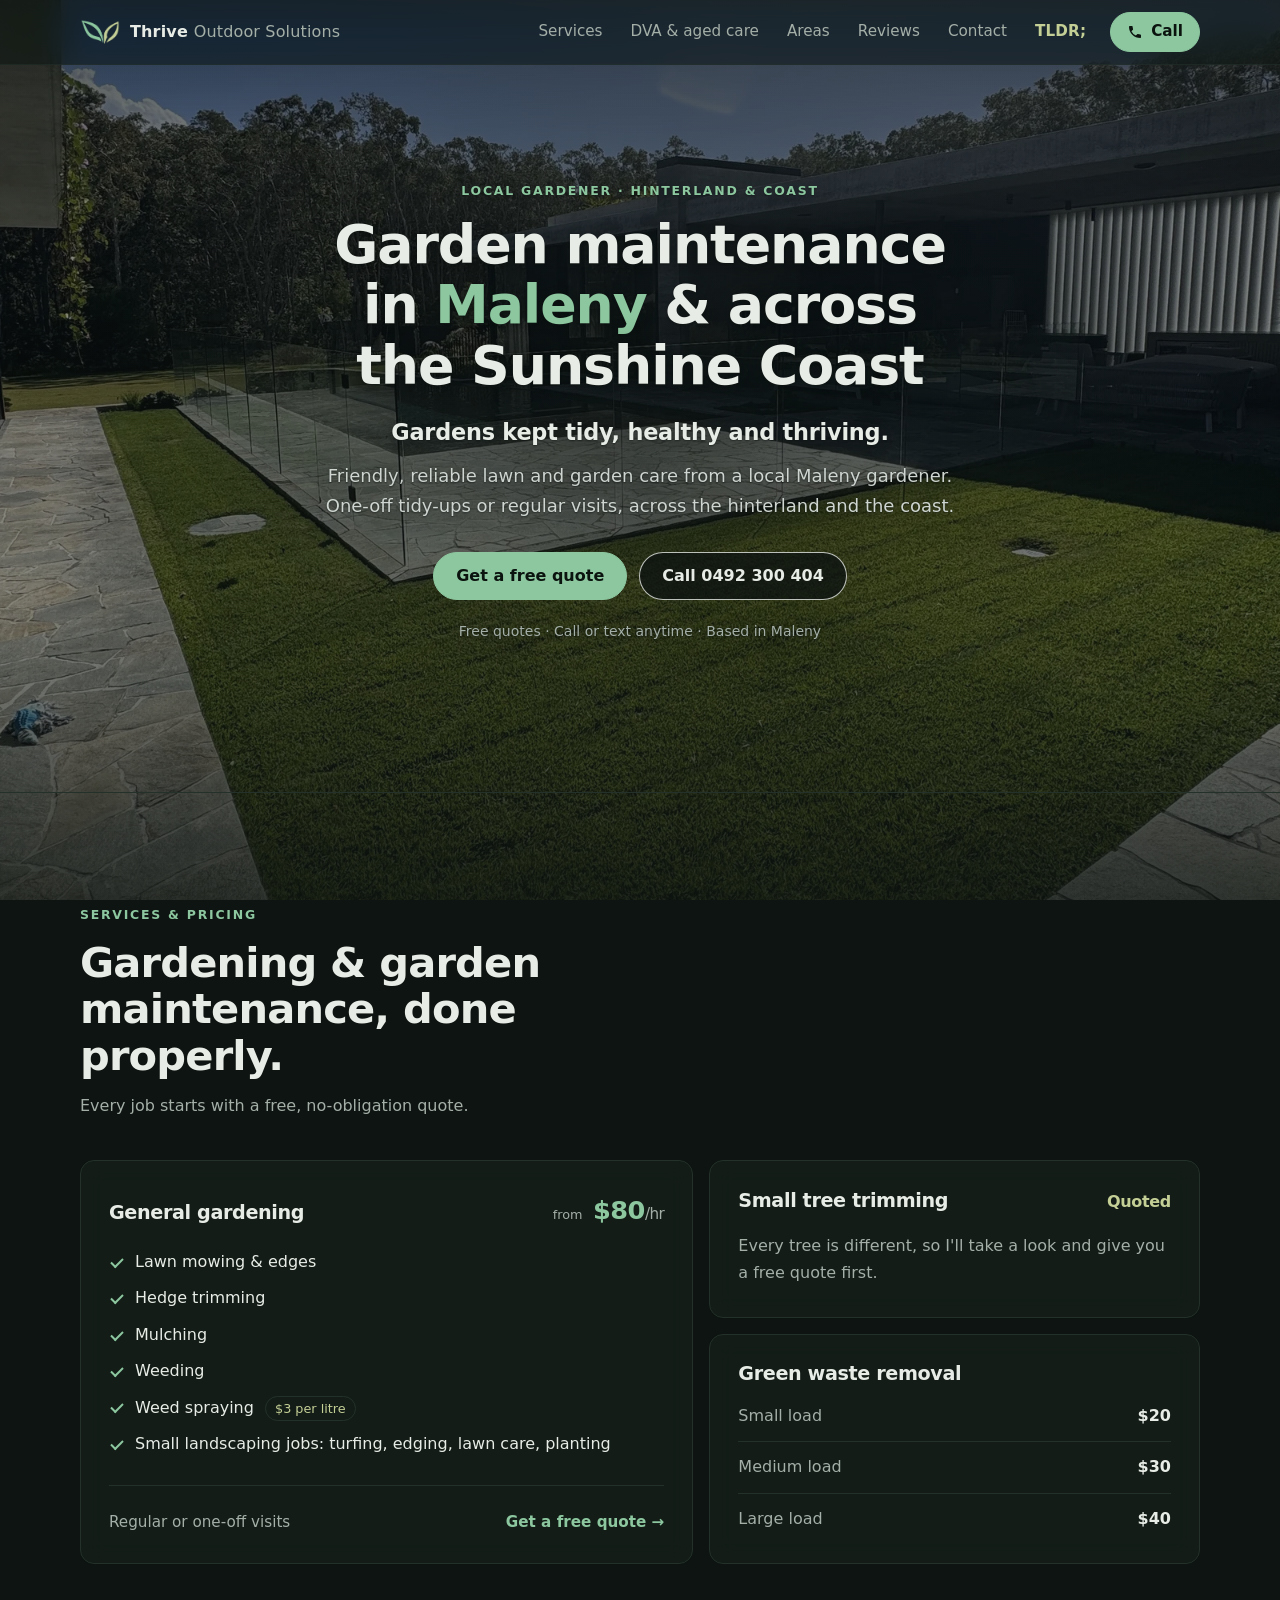
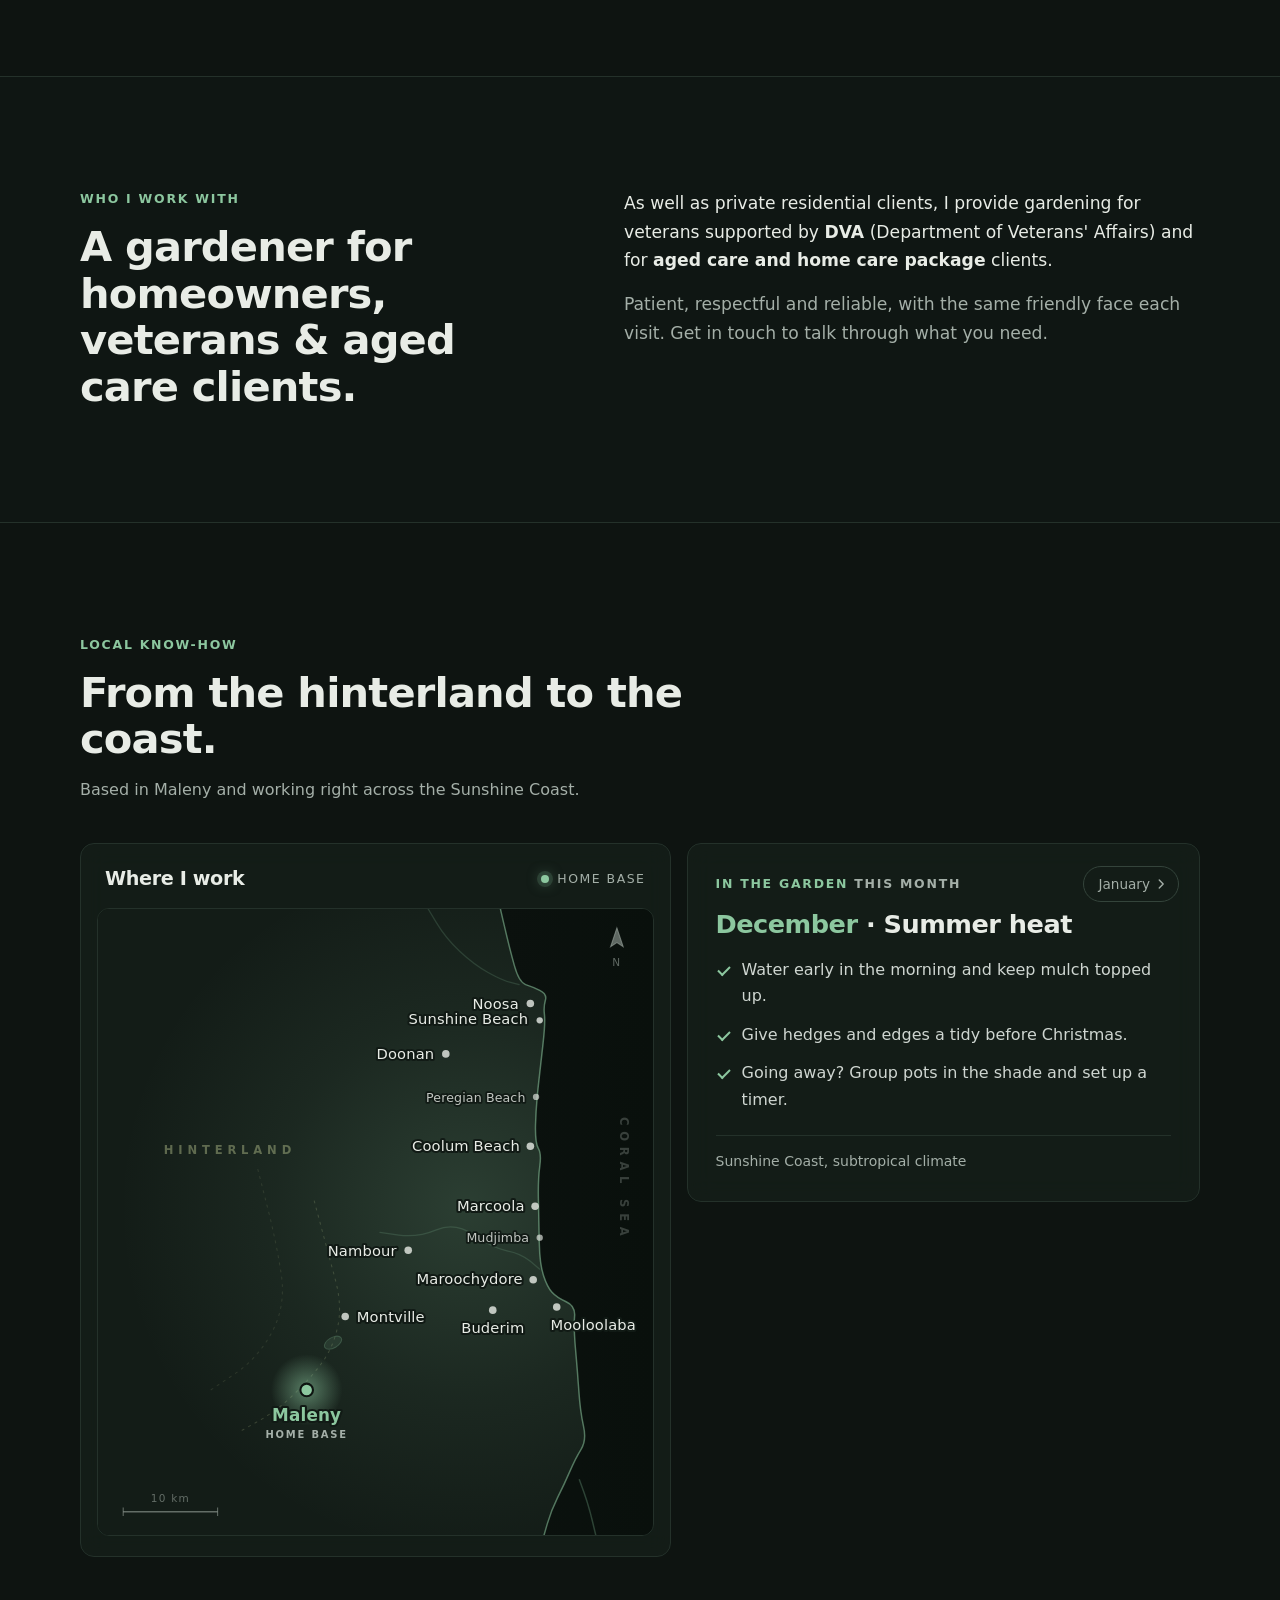
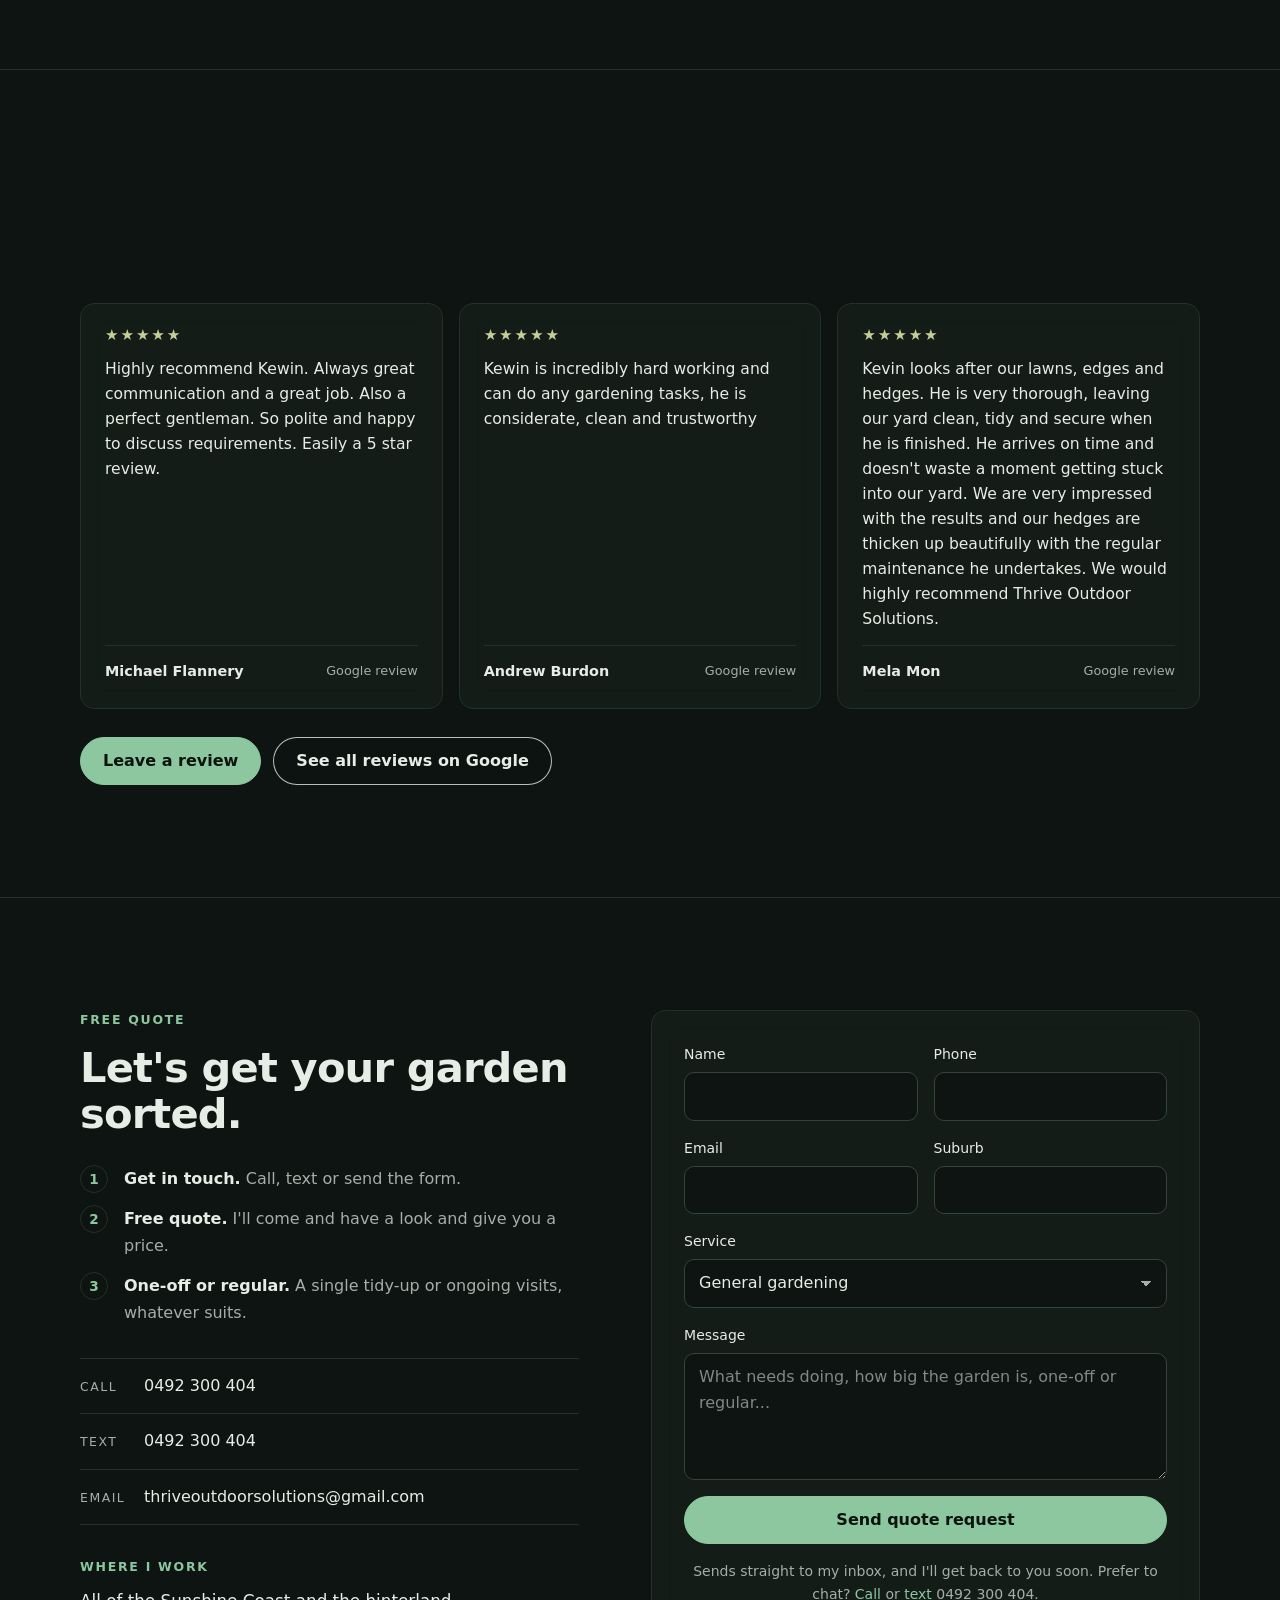
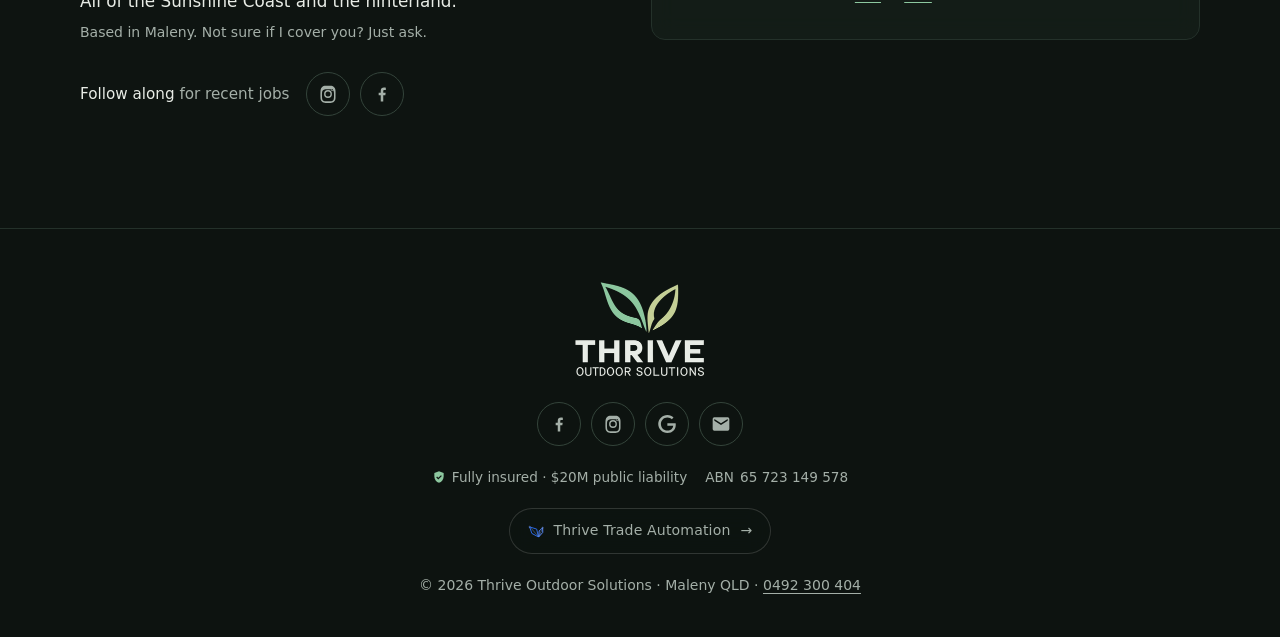
==== commit 01cb92ba: "v21: TTA link inside footer Co-authored-by: Dante <realrealdante@users.noreply.github.com>" ====
--- a/index.html
+++ b/index.html
@@ -27,7 +27,7 @@
 
   <link rel="preload" as="image" type="image/webp" media="(max-aspect-ratio: 3/4)" href="images/show-pool-p800.webp?v=13" imagesrcset="images/show-pool-p800.webp?v=13 800w, images/show-pool-p1200.webp?v=13 1200w, images/show-pool-p1600.webp?v=13 1600w" imagesizes="(max-width: 480px) 80vw, 100vw" fetchpriority="high">
   <link rel="preload" as="image" type="image/webp" media="(min-aspect-ratio: 751/1000)" href="images/show-pool-1800.webp?v=13" imagesrcset="images/show-pool-1200.webp?v=13 1200w, images/show-pool-1800.webp?v=13 1800w, images/show-pool-2400.webp?v=13 2400w" imagesizes="(max-height: 500px) 60vw, 100vw" fetchpriority="high">
-  <link rel="stylesheet" href="css/styles.css?v=20">
+  <link rel="stylesheet" href="css/styles.css?v=21">
   <style>/* v13: tiny blurred placeholder of the first photo, shown until the real one has decoded */.hero-media .slides{background:#2c3a2e url([data-uri]) 50% 50%/cover no-repeat}@media (max-aspect-ratio: 3/4){.hero-media .slides{background-image:url([data-uri])}}@media (max-aspect-ratio: 3/5){.hero-media .slides{background-size:contain;background-color:#0e1411}}</style>
   <script>(function(d){d.classList.add('js');setTimeout(function(){d.classList.add('bg-in')},6000)})(document.documentElement) /* bg-in: fail-safe so the first photo can never stay hidden */</script>
 
@@ -414,9 +414,6 @@
     </section>
   </main>
 
-  <div class="sister-wrap">
-    <a class="sister-pill" href="https://www.ttautomation.com.au/" rel="noopener"><svg class="sister-icon" aria-hidden="true" width="16" height="14" xmlns="http://www.w3.org/2000/svg" viewBox="20 -110 960 830"><g transform="translate(0,0)"><path d="M120 60 L540 190 L645 660 L250 450 Z" fill="none" stroke="#2f6ff0" stroke-width="56" stroke-linejoin="round"/><path d="M900 110 L905 390 L665 660 L690 300 Z" fill="none" stroke="#5b8cff" stroke-width="56" stroke-linejoin="round"/><path d="M610 600 L215 150" stroke="#8fb2ff" stroke-width="22" stroke-linecap="round"/><path d="M690 600 L855 230" stroke="#8fb2ff" stroke-width="22" stroke-linecap="round"/><circle cx="120" cy="60" r="40" fill="none" stroke="#8fb2ff" stroke-width="22"/><circle cx="900" cy="110" r="40" fill="none" stroke="#8fb2ff" stroke-width="22"/></g></svg><span>Thrive Trade Automation</span><span class="sister-arrow" aria-hidden="true">&rarr;</span></a>
-  </div>
   <footer class="site-footer">
     <div class="wrap footer-inner">
       <img class="footer-logo" src="images/logo-full-dark.png" width="140" height="104" alt="Thrive Outdoor Solutions">
@@ -438,6 +435,7 @@
         <span><svg aria-hidden="true" viewBox="0 0 24 24" width="14" height="14"><path fill="currentColor" d="M12 2 4 5v6c0 5 3.4 9.6 8 11 4.6-1.4 8-6 8-11V5l-8-3zm-1.2 14.2-3.5-3.5 1.4-1.4 2.1 2.1 4.6-4.6 1.4 1.4-6 6z"/></svg>Fully insured &middot; $20M public liability</span>
         <span>ABN<span translate="no" x-apple-data-detectors="false">65&#8203; 723&#8203; 149&#8203; 578</span></span>
       </p>
+      <div class="sister-wrap"><a class="sister-pill" href="https://www.ttautomation.com.au/" rel="noopener"><svg class="sister-icon" aria-hidden="true" width="16" height="14" xmlns="http://www.w3.org/2000/svg" viewBox="20 -110 960 830"><g transform="translate(0,0)"><path d="M120 60 L540 190 L645 660 L250 450 Z" fill="none" stroke="#2f6ff0" stroke-width="56" stroke-linejoin="round"/><path d="M900 110 L905 390 L665 660 L690 300 Z" fill="none" stroke="#5b8cff" stroke-width="56" stroke-linejoin="round"/><path d="M610 600 L215 150" stroke="#8fb2ff" stroke-width="22" stroke-linecap="round"/><path d="M690 600 L855 230" stroke="#8fb2ff" stroke-width="22" stroke-linecap="round"/><circle cx="120" cy="60" r="40" fill="none" stroke="#8fb2ff" stroke-width="22"/><circle cx="900" cy="110" r="40" fill="none" stroke="#8fb2ff" stroke-width="22"/></g></svg><span>Thrive Trade Automation</span><span class="sister-arrow" aria-hidden="true">&rarr;</span></a></div>
       <p class="fine">&copy; <span id="year">2026</span> Thrive Outdoor Solutions &middot; Maleny QLD &middot; <a href="tel:0492300404">0492 300 404</a></p>
     </div>
   </footer>
--- a/css/styles.css
+++ b/css/styles.css
@@ -672,7 +672,7 @@
 .map-label-sm { font-size: 12px; font-weight: 450; fill-opacity: .82; stroke-width: 3.5px; }
 .map-dot-sm { fill-opacity: .65; }
 
-.sister-wrap { display: flex; justify-content: center; padding: 8px 20px 40px; }
+.sister-wrap { display: flex; justify-content: center; }
 .sister-pill { display: inline-flex; align-items: center; gap: 10px; padding: 10px 18px; border: 1px solid rgba(232,236,230,.16); border-radius: 999px; background: rgba(14,20,17,.55); -webkit-backdrop-filter: blur(12px); backdrop-filter: blur(12px); color: var(--muted); font-size: .88rem; text-decoration: none; letter-spacing: .01em; transition: color .25s ease, border-color .25s ease, transform .25s cubic-bezier(.2,.8,.2,1), background .25s ease; }
 .sister-pill:hover, .sister-pill:focus-visible { color: #e8ece6; border-color: rgba(91,140,255,.55); background: rgba(14,20,17,.75); transform: translateY(-1px); }
 .sister-pill:active { transform: translateY(0) scale(.98); }
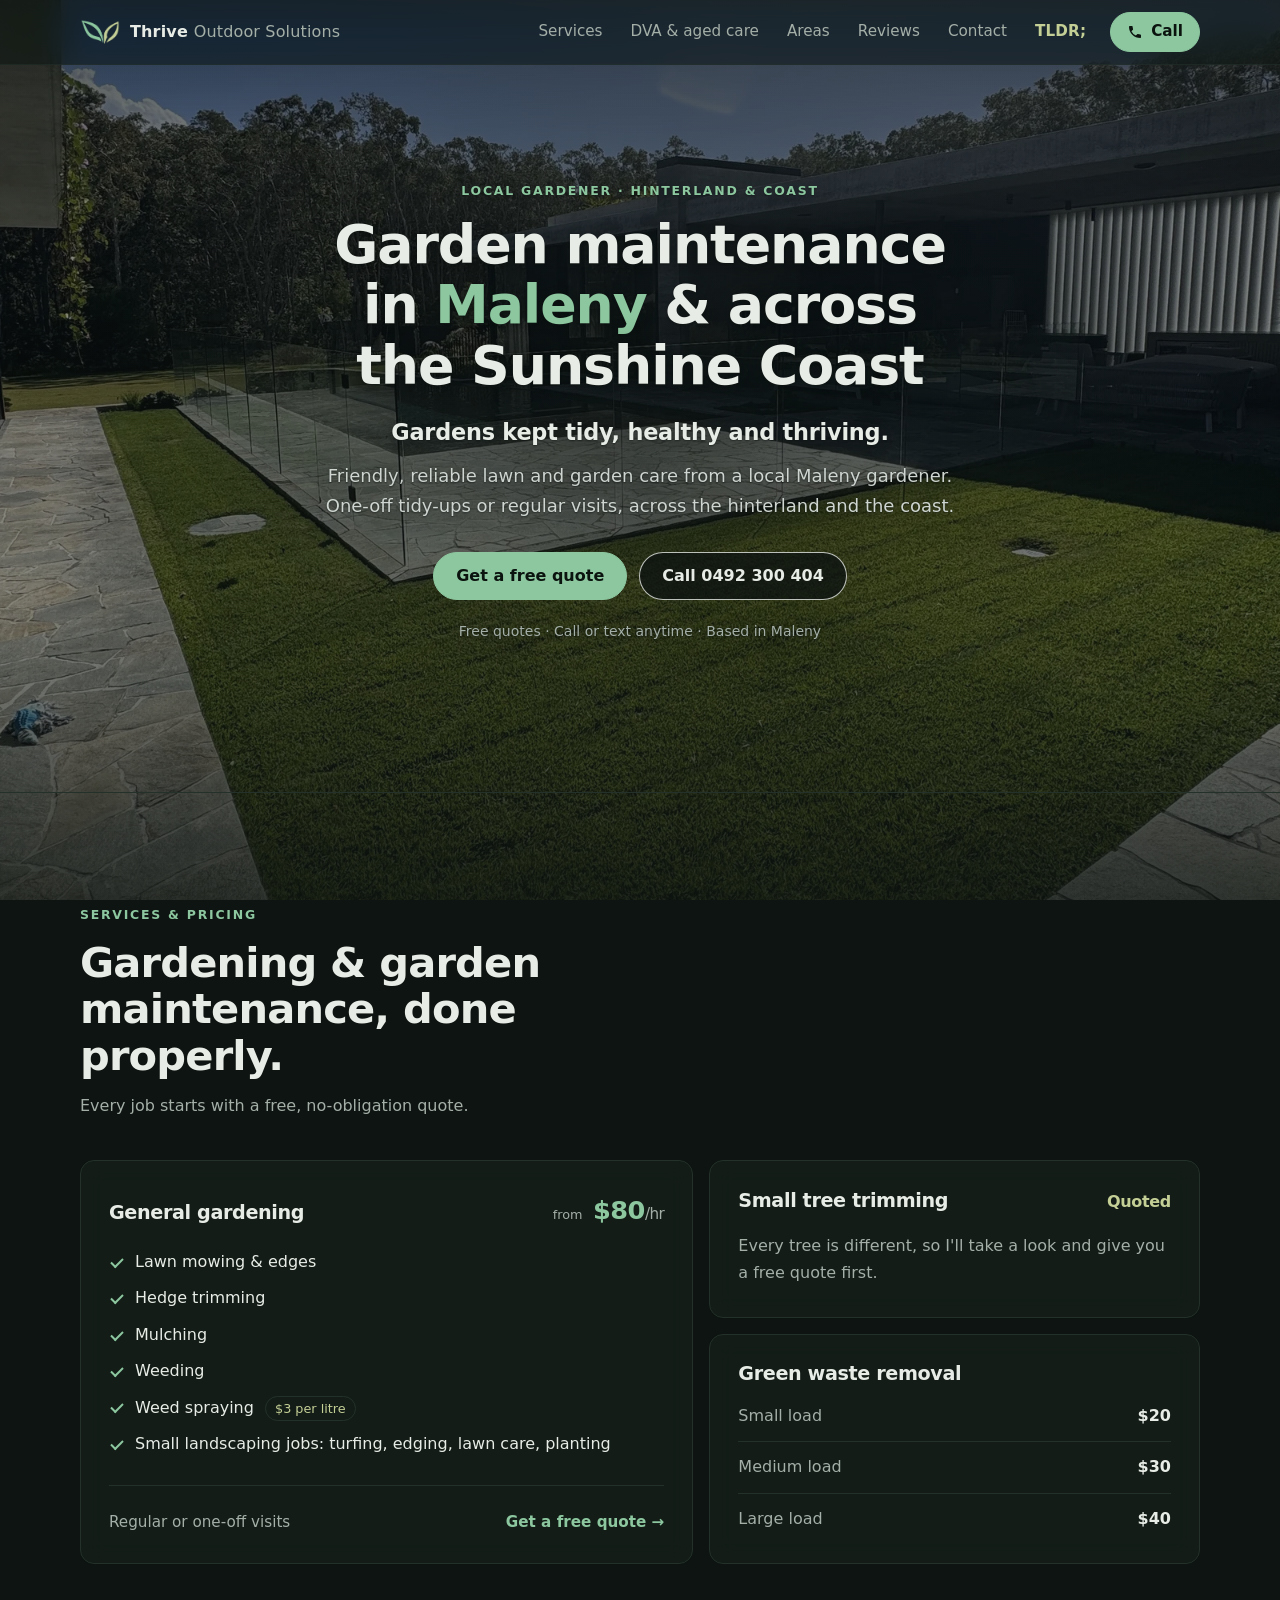
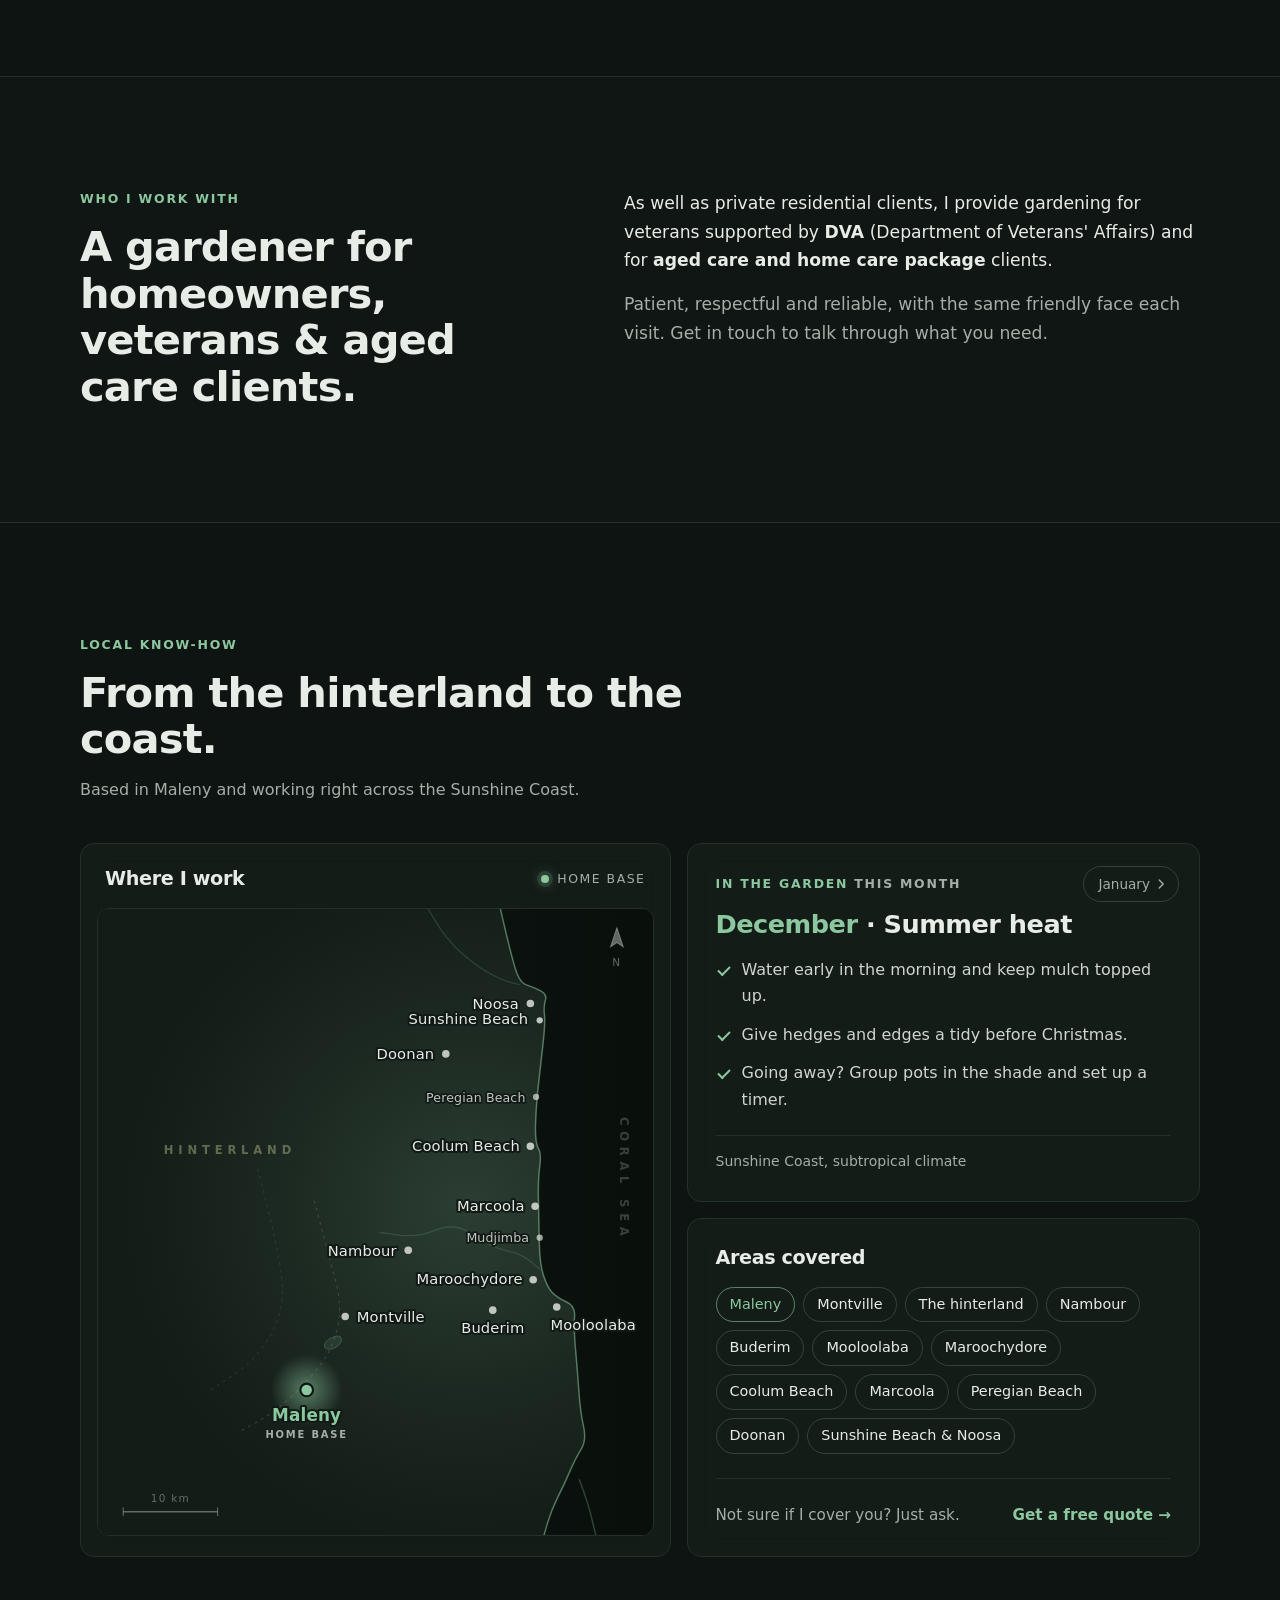
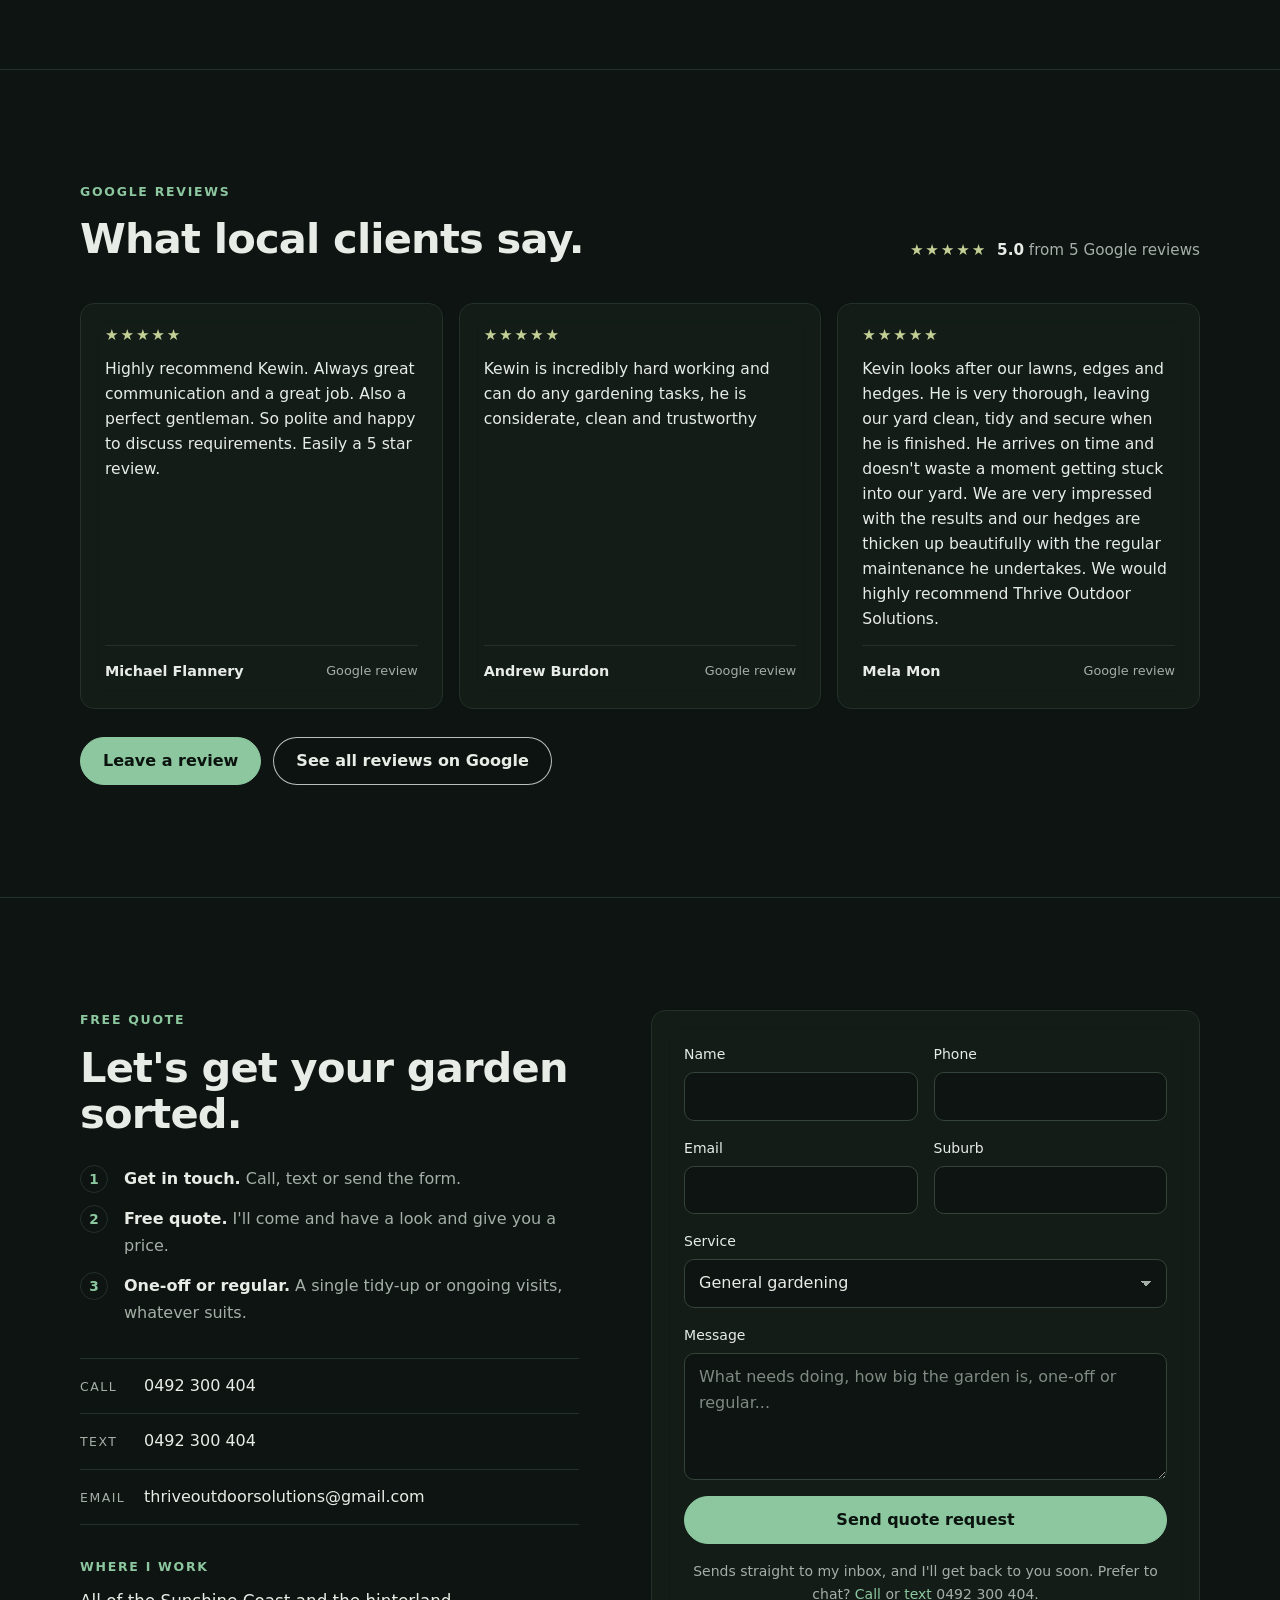
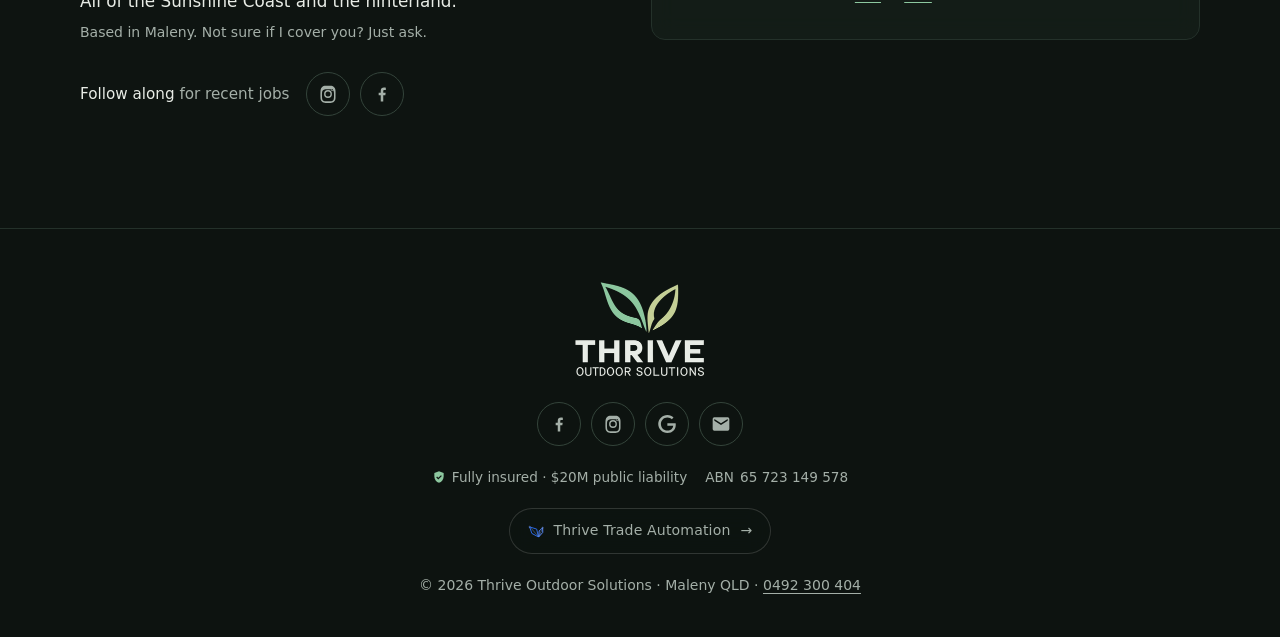
==== commit b09d4b84: "v22: October tip rain joke Co-authored-by: Dante <realrealdante@users.noreply.github.com>" ====
--- a/index.html
+++ b/index.html
@@ -440,6 +440,6 @@
     </div>
   </footer>
 
-  <script src="js/main.js?v=17" defer></script>
+  <script src="js/main.js?v=22" defer></script>
 </body>
 </html>
